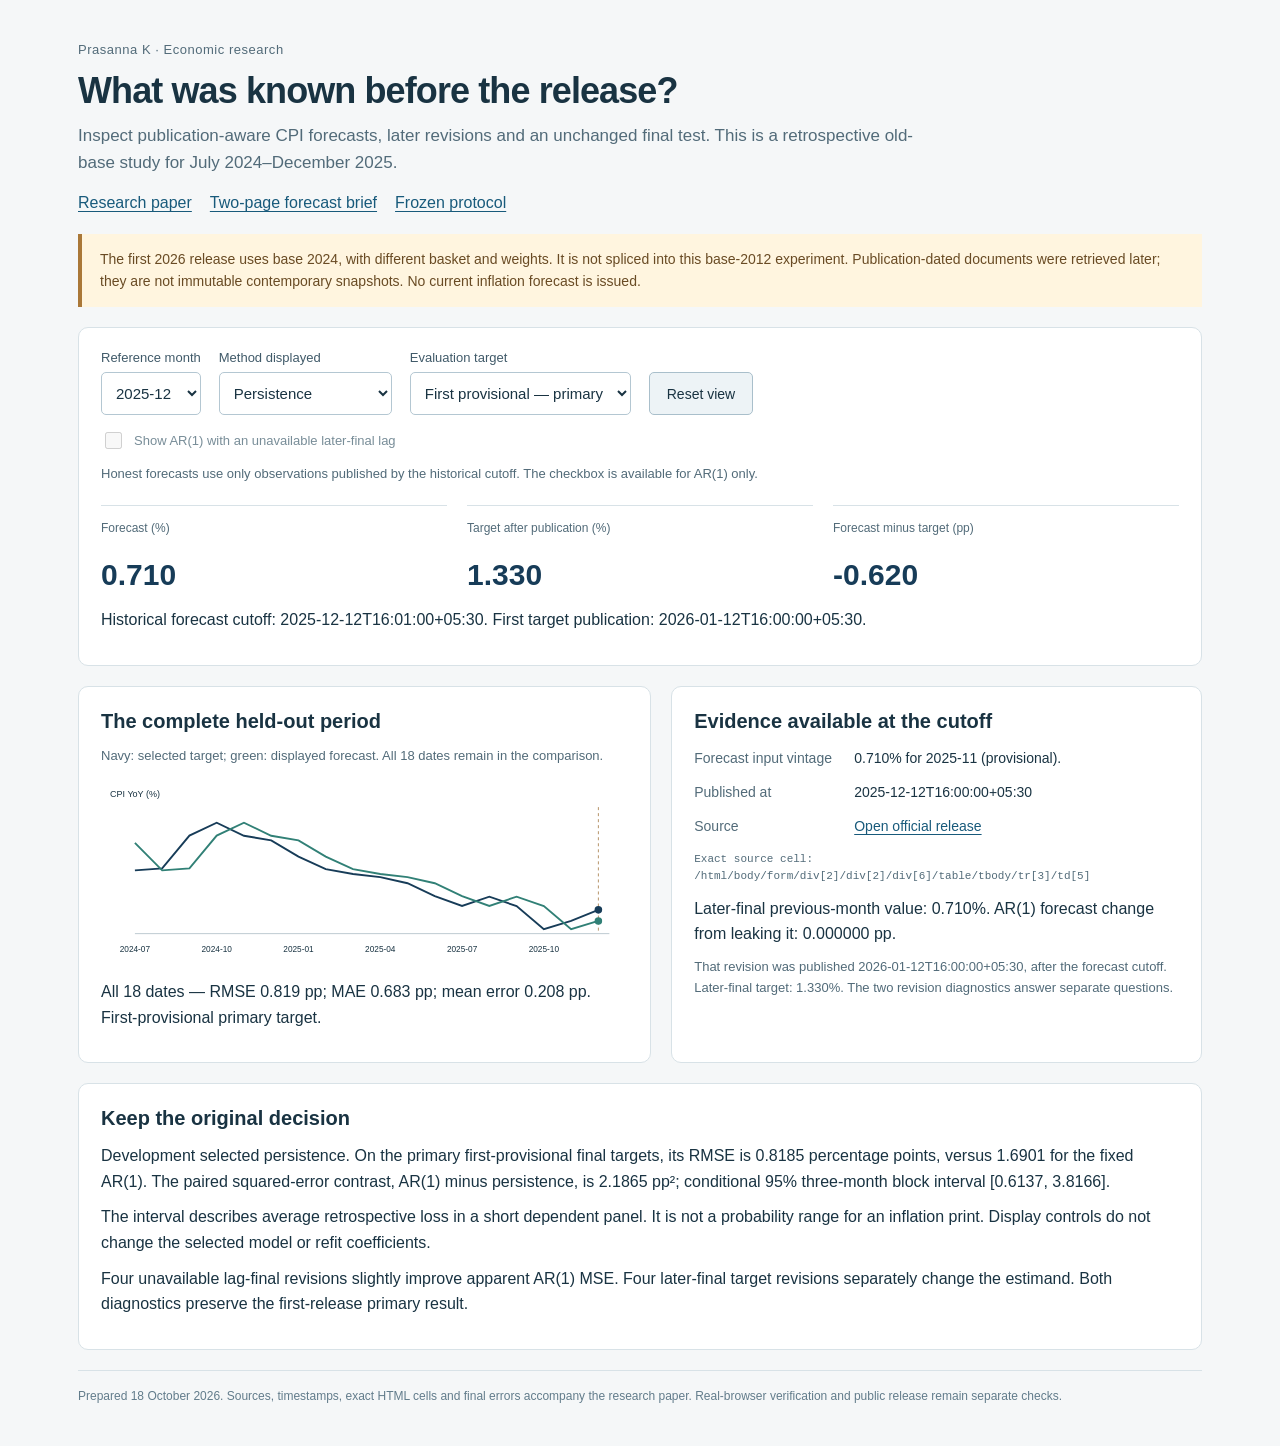
==== docs/index.html @ e531dbf0 "Add verified research sources, reports and interactive explorer" ====
<!doctype html><html lang="en"><head><meta charset="utf-8"><meta name="viewport" content="width=device-width,initial-scale=1"><title>CPI release vintages | Prasanna K</title><style>:root{font-family:Inter,Segoe UI,Arial,sans-serif;color:#193342;background:#f5f7f8;font-synthesis:none}*{box-sizing:border-box}body{margin:0}main{max-width:1180px;margin:auto;padding:32px 28px 40px}header{padding:8px 0 22px}.eyebrow{font-size:13px;letter-spacing:.04em;color:#526b79;margin:0 0 9px}h1{font-size:36px;line-height:1.15;letter-spacing:-.025em;margin:0 0 12px;max-width:930px}h2{font-size:20px;line-height:1.25;margin:0 0 12px}.lead{max-width:860px;font-size:17px;line-height:1.55;color:#526b79;margin:0 0 18px}p{line-height:1.6;margin:10px 0}nav{display:flex;gap:18px;flex-wrap:wrap}a{color:#185a7b;text-decoration-thickness:1px;text-underline-offset:3px}a:hover{color:#0a354b}.notice{background:#fff5df;border-left:4px solid #aa7838;padding:15px 18px;line-height:1.55;margin:0 0 20px;font-size:14px;color:#694b24}.panel{background:white;border:1px solid #d8e2e7;border-radius:10px;padding:22px;margin-bottom:20px;min-width:0}.controls{display:flex;gap:18px;align-items:end;flex-wrap:wrap;margin-bottom:14px}label{display:flex;flex-direction:column;gap:7px;font-size:13px;color:#405a69}select,input[type=number]{font:inherit;font-size:15px;color:#193342;border:1px solid #b4c7d2;border-radius:5px;background:#fff;padding:10px;min-height:43px;max-width:100%}select{max-width:330px}input[type=number]{width:145px}button{font:inherit;font-size:14px;padding:11px 17px;border:1px solid #a9bfcb;border-radius:5px;background:#edf3f6;color:#193342;cursor:pointer;min-height:43px}button:hover{background:#e2edf2}button:focus-visible,a:focus-visible,input:focus-visible,select:focus-visible{outline:3px solid #d5983a;outline-offset:3px}.metrics{display:grid;grid-template-columns:repeat(3,minmax(0,1fr));gap:20px;margin:20px 0 13px}.metrics>div{border-top:1px solid #d8e2e7;padding-top:13px}.metrics span{display:block;font-size:12px;line-height:1.5;color:#526b79;min-height:36px}.metrics strong{display:block;font-size:30px;line-height:1.3;color:#173c58;font-weight:650;overflow-wrap:anywhere}.metrics .small-number{font-size:23px}.negative{color:#a43f29!important}.subtle{font-size:13px;color:#526b79}.columns{display:grid;grid-template-columns:1.08fr 1fr;gap:20px}.columns>.panel{height:100%}.columns{margin-bottom:20px}.columns>.panel{margin:0}.compact{grid-template-columns:repeat(2,minmax(0,1fr))}.scroll{overflow:auto}table{border-collapse:collapse;width:100%;font-size:13px}th,td{padding:12px 9px;text-align:right;line-height:1.4;border-bottom:1px solid #e0e8ec;white-space:nowrap}th{font-weight:600;color:#526b79;background:#f4f7f9}th:first-child,td:first-child{text-align:left;white-space:normal}svg{display:block;width:100%;height:auto;margin:14px 0;fill:#193342}dl{display:grid;grid-template-columns:145px minmax(0,1fr);gap:13px 15px;font-size:14px;line-height:1.5}dt{color:#526b79}dd{margin:0;overflow-wrap:anywhere}.mono{font-family:ui-monospace,Consolas,monospace;font-size:11px;overflow-wrap:anywhere;color:#526b79}.check{flex-direction:row;align-items:center;gap:9px;margin:12px 0}.check input{width:17px;height:17px}.check:has(input:disabled){color:#788d98}footer{font-size:12px;color:#627c8b;line-height:1.6;margin-top:20px;padding-top:16px;border-top:1px solid #d8e2e7}@media(max-width:760px){main{padding:22px 16px}h1{font-size:29px}.lead{font-size:16px}.columns{grid-template-columns:1fr}.metrics{grid-template-columns:1fr;gap:12px}.metrics span{min-height:0}.metrics strong{font-size:28px}.controls{align-items:stretch;gap:12px}.controls label{flex:1 1 210px}select{width:100%;max-width:100%}.panel{padding:18px}dl{grid-template-columns:1fr;gap:4px}dd{margin-bottom:10px}.compact{grid-template-columns:1fr 1fr}.compact strong{font-size:25px}}
</style></head><body><main><header><p class="eyebrow">Prasanna K · Economic research</p><h1>What was known before the release?</h1><p class="lead">Inspect publication-aware CPI forecasts, later revisions and an unchanged final test. This is a retrospective old-base study for July 2024–December 2025.</p><nav><a href="exports/P6_Inflation_Research_Paper.pdf">Research paper</a><a href="exports/P6_December_2025_Forecast_Brief.pdf">Two-page forecast brief</a><a href="exports/protocol.html">Frozen protocol</a></nav></header>
<aside class="notice">The first 2026 release uses base 2024, with different basket and weights. It is not spliced into this base-2012 experiment. Publication-dated documents were retrieved later; they are not immutable contemporary snapshots. No current inflation forecast is issued.</aside>
<section class="panel"><div class="controls"><label>Reference month<select id="month"></select></label><label>Method displayed<select id="method"><option value="persistence">Persistence</option><option value="ridge_ar1">Fixed Ridge AR(1)</option><option value="seasonal_12month">Seasonal 12-month</option></select></label><label>Evaluation target<select id="target"><option value="first">First provisional — primary</option><option value="later">Later final — diagnostic</option></select></label><button id="reset" type="button">Reset view</button></div><label class="check"><input type="checkbox" id="hindsight">Show AR(1) with an unavailable later-final lag</label><p id="hindsight-note" class="subtle"></p>
<div class="metrics"><div><span>Forecast (%)</span><strong id="forecast"></strong></div><div><span>Target after publication (%)</span><strong id="actual"></strong></div><div><span>Forecast minus target (pp)</span><strong id="error"></strong></div></div><p id="timing"></p></section>
<div class="columns"><section class="panel"><h2>The complete held-out period</h2><p class="subtle">Navy: selected target; green: displayed forecast. All 18 dates remain in the comparison.</p><div id="forecast-chart" role="img" aria-label="Eighteen monthly CPI targets and frozen forecasts"></div><p id="scores"></p></section><section class="panel"><h2>Evidence available at the cutoff</h2><dl><dt>Forecast input vintage</dt><dd id="lag"></dd><dt>Published at</dt><dd id="lag-date"></dd><dt>Source</dt><dd><a id="source" target="_blank" rel="noopener noreferrer">Open official release</a></dd></dl><p id="cell" class="mono"></p><p id="revision"></p><p id="revision-date" class="subtle"></p></section></div>
<section class="panel"><h2>Keep the original decision</h2><p>Development selected persistence. On the primary first-provisional final targets, its RMSE is 0.8185 percentage points, versus 1.6901 for the fixed AR(1). The paired squared-error contrast, AR(1) minus persistence, is 2.1865 pp²; conditional 95% three-month block interval [0.6137, 3.8166].</p><p>The interval describes average retrospective loss in a short dependent panel. It is not a probability range for an inflation print. Display controls do not change the selected model or refit coefficients.</p><p>Four unavailable lag-final revisions slightly improve apparent AR(1) MSE. Four later-final target revisions separately change the estimand. Both diagnostics preserve the first-release primary result.</p></section>
<footer>Prepared 18 October 2026. Sources, timestamps, exact HTML cells and final errors accompany the research paper. Real-browser verification and public release remain separate checks.</footer></main>
<script id="evidence" type="application/json">{"error_decomposition":{"2024":{"persistence":{"mae_pp":0.8666666666666667,"mean_error_pp":-0.02333333333333328,"mse_pp_squared":1.1480333333333335,"rmse_pp":1.0714631740444156},"ridge_ar1":{"mae_pp":0.91144666039283,"mean_error_pp":0.5082004961534495,"mse_pp_squared":1.0987628855513525,"rmse_pp":1.0482189110826767},"seasonal_12month":{"mae_pp":1.571666666666667,"mean_error_pp":0.9683333333333333,"mse_pp_squared":4.594116666666667,"rmse_pp":2.1433890609655233}},"2025":{"persistence":{"mae_pp":0.5908333333333332,"mean_error_pp":0.32416666666666666,"mse_pp_squared":0.4309416666666666,"rmse_pp":0.6564614738632166},"ridge_ar1":{"mae_pp":1.8538052251263604,"mean_error_pp":1.8538052251263604,"mse_pp_squared":3.7353626113666354,"rmse_pp":1.932708620399525},"seasonal_12month":{"mae_pp":2.7175,"mean_error_pp":2.7175,"mse_pp_squared":9.699358333333333,"rmse_pp":3.1143792854007573}}},"first_month":"2024-07","hindsight_diagnostic":{"changed_lag_releases":4,"max_abs_forecast_change_pp":0.05755755936330642,"metrics_same_frozen_ar1_with_unavailable_final_lag":{"mae_pp":1.5387264108924614,"mean_error_pp":1.404311022812668,"mse_pp_squared":2.840676182001727,"rmse_pp":1.6854305627944828},"mse_change_contaminated_minus_honest":-0.015819854093147432,"warning":"Later-final lag is published only with target, after cutoff. Not an available forecast."},"last_month":"2025-12","later_final_target_diagnostic":{"changed_targets":4,"max_abs_target_revision_pp":0.10000000000000009,"metrics":{"persistence":{"mae_pp":0.6844444444444444,"mean_error_pp":0.20999999999999996,"mse_pp_squared":0.6680777777777778,"rmse_pp":0.8173602496927397},"ridge_ar1":{"mae_pp":1.5413523702151837,"mean_error_pp":1.40693698213539,"mse_pp_squared":2.8615631384065727,"rmse_pp":1.6916155409568017},"seasonal_12month":{"mae_pp":2.337222222222222,"mean_error_pp":2.136111111111111,"mse_pp_squared":8.007316666666668,"rmse_pp":2.829720245301056}},"warning":"Different estimand. Does not replace first-provisional primary evaluation."},"limitations":["18 dependent releases; conditional bootstrap interval only.","Publication-dated reconstruction, not immutable archived snapshots.","Small training/development panel and fixed coefficients.","No new-base/current inflation forecast; no causal policy effect.","Hindsight does not necessarily improve measured performance."],"metrics":{"persistence":{"mae_pp":0.6827777777777779,"mean_error_pp":0.20833333333333334,"mse_pp_squared":0.6699722222222222,"rmse_pp":0.8185183090329881},"ridge_ar1":{"mae_pp":1.5396857035485167,"mean_error_pp":1.4052703154687234,"mse_pp_squared":2.856496036094874,"rmse_pp":1.6901171663807435},"seasonal_12month":{"mae_pp":2.335555555555556,"mean_error_pp":2.1344444444444446,"mse_pp_squared":7.997611111111112,"rmse_pp":2.8280047933324144}},"n_releases":18,"per_release":[{"actual_source":{"base":2012,"cell_xpath":"/html/body/form/div[2]/div[2]/div[6]/div[1]/table/tbody/tr[3]/td[5]","metric":"headline_yoy_percent","published_at":"2024-08-12T17:30:00+05:30","reference_month":"2024-07","release_reference_month":"2024-07","sector":"Combined","source_file":"data/raw/source_2044604.html","source_sha256":"c33f23f8f750cfa660df57fe6817cfab9f7ca14cd4aff30fd981269414622ce5","source_url":"https://www.pib.gov.in/PressReleaseIframePage.aspx?PRID=2044604&lang=2&reg=3","status":"provisional","value":3.54},"errors_pp":{"persistence":1.54,"ridge_ar1":1.9986743063937924,"seasonal_12month":3.9000000000000004},"first_provisional_actual":3.54,"forecast_cutoff":"2024-07-12T17:31:00+05:30","forecasts":{"persistence":5.08,"ridge_ar1":5.538674306393792,"seasonal_12month":7.44},"hindsight_ar1_prediction":5.538674306393792,"hindsight_lag_final":{"base":2012,"cell_xpath":"/html/body/form/div[2]/div[2]/div[6]/div[1]/table/tbody/tr[3]/td[8]","metric":"headline_yoy_percent","published_at":"2024-08-12T17:30:00+05:30","reference_month":"2024-06","release_reference_month":"2024-07","sector":"Combined","source_file":"data/raw/source_2044604.html","source_sha256":"c33f23f8f750cfa660df57fe6817cfab9f7ca14cd4aff30fd981269414622ce5","source_url":"https://www.pib.gov.in/PressReleaseIframePage.aspx?PRID=2044604&lang=2&reg=3","status":"final","value":5.08},"hindsight_minus_honest_prediction_pp":0.0,"lag_source":{"base":2012,"cell_xpath":"/html/body/form/div[2]/div[2]/div[6]/table/tbody/tr[3]/td[5]","metric":"headline_yoy_percent","published_at":"2024-07-12T17:30:00+05:30","reference_month":"2024-06","release_reference_month":"2024-06","sector":"Combined","source_file":"data/raw/source_2032780.html","source_sha256":"2ccc552eabe3fa7733d10674a0f5b368e0d66b5d3c39a0cdde6b1de85d69c76e","source_url":"https://www.pib.gov.in/PressReleaseIframePage.aspx?PRID=2032780&lang=2&reg=3","status":"provisional","value":5.08},"later_final_source":{"base":2012,"cell_xpath":"/html/body/form/div[2]/div[2]/div[6]/div[1]/table/tbody/tr[3]/td[8]","metric":"headline_yoy_percent","published_at":"2024-09-12T17:30:00+05:30","reference_month":"2024-07","release_reference_month":"2024-08","sector":"Combined","source_file":"data/raw/source_2054203.html","source_sha256":"4848e65c07d605bbc25af68fb99dfd4ce476841e705bc6734def5a80fc88abc6","source_url":"https://www.pib.gov.in/PressReleaseIframePage.aspx?PRID=2054203&lang=2&reg=3","status":"final","value":3.6},"later_final_target":3.6,"seasonal_source":{"base":2012,"cell_xpath":"/html/body/form/div[2]/div[2]/div[6]/table/tbody/tr[3]/td[8]","metric":"headline_yoy_percent","published_at":"2023-09-12T17:30:00+05:30","reference_month":"2023-07","release_reference_month":"2023-08","sector":"Combined","source_file":"data/raw/source_1956659.html","source_sha256":"7fdc5b311df0d6e64ada3dc8b9526e9f96f64245a8c380e2317fd26580466d8f","source_url":"https://www.pib.gov.in/PressReleaseIframePage.aspx?PRID=1956659&lang=2&reg=3","status":"final","value":7.44},"split":"final","target_month":"2024-07","target_publication":"2024-08-12T17:30:00+05:30"},{"actual_source":{"base":2012,"cell_xpath":"/html/body/form/div[2]/div[2]/div[6]/div[1]/table/tbody/tr[3]/td[5]","metric":"headline_yoy_percent","published_at":"2024-09-12T17:30:00+05:30","reference_month":"2024-08","release_reference_month":"2024-08","sector":"Combined","source_file":"data/raw/source_2054203.html","source_sha256":"4848e65c07d605bbc25af68fb99dfd4ce476841e705bc6734def5a80fc88abc6","source_url":"https://www.pib.gov.in/PressReleaseIframePage.aspx?PRID=2054203&lang=2&reg=3","status":"provisional","value":3.65},"errors_pp":{"persistence":-0.10999999999999988,"ridge_ar1":1.0022878921988734,"seasonal_12month":3.18},"first_provisional_actual":3.65,"forecast_cutoff":"2024-08-12T17:31:00+05:30","forecasts":{"persistence":3.54,"ridge_ar1":4.652287892198873,"seasonal_12month":6.83},"hindsight_ar1_prediction":4.686822427816857,"hindsight_lag_final":{"base":2012,"cell_xpath":"/html/body/form/div[2]/div[2]/div[6]/div[1]/table/tbody/tr[3]/td[8]","metric":"headline_yoy_percent","published_at":"2024-09-12T17:30:00+05:30","reference_month":"2024-07","release_reference_month":"2024-08","sector":"Combined","source_file":"data/raw/source_2054203.html","source_sha256":"4848e65c07d605bbc25af68fb99dfd4ce476841e705bc6734def5a80fc88abc6","source_url":"https://www.pib.gov.in/PressReleaseIframePage.aspx?PRID=2054203&lang=2&reg=3","status":"final","value":3.6},"hindsight_minus_honest_prediction_pp":0.034534535617983586,"lag_source":{"base":2012,"cell_xpath":"/html/body/form/div[2]/div[2]/div[6]/div[1]/table/tbody/tr[3]/td[5]","metric":"headline_yoy_percent","published_at":"2024-08-12T17:30:00+05:30","reference_month":"2024-07","release_reference_month":"2024-07","sector":"Combined","source_file":"data/raw/source_2044604.html","source_sha256":"c33f23f8f750cfa660df57fe6817cfab9f7ca14cd4aff30fd981269414622ce5","source_url":"https://www.pib.gov.in/PressReleaseIframePage.aspx?PRID=2044604&lang=2&reg=3","status":"provisional","value":3.54},"later_final_source":{"base":2012,"cell_xpath":"/html/body/form/div[2]/div[2]/div[6]/div[1]/table/tbody/tr[3]/td[8]","metric":"headline_yoy_percent","published_at":"2024-10-14T17:30:00+05:30","reference_month":"2024-08","release_reference_month":"2024-09","sector":"Combined","source_file":"data/raw/source_2064700.html","source_sha256":"ead2fa9d8a1eb7c6eccc70f0e3fd2c1062845931ba4f1a225ee0299bc1d44f97","source_url":"https://www.pib.gov.in/PressReleaseIframePage.aspx?PRID=2064700&lang=2&reg=3","status":"final","value":3.65},"later_final_target":3.65,"seasonal_source":{"base":2012,"cell_xpath":"/html/body/form/div[2]/div[2]/div[6]/table/tbody/tr[3]/td[8]","metric":"headline_yoy_percent","published_at":"2023-10-12T17:30:00+05:30","reference_month":"2023-08","release_reference_month":"2023-09","sector":"Combined","source_file":"data/raw/source_1967118.html","source_sha256":"f9f09dd52bd4b607f7bef814ad8a16b2cb4ec1020ea2b9a052349185bbff6862","source_url":"https://www.pib.gov.in/PressReleaseIframePage.aspx?PRID=1967118&lang=2&reg=3","status":"final","value":6.83},"split":"final","target_month":"2024-08","target_publication":"2024-09-12T17:30:00+05:30"},{"actual_source":{"base":2012,"cell_xpath":"/html/body/form/div[2]/div[2]/div[6]/div[1]/table/tbody/tr[3]/td[5]","metric":"headline_yoy_percent","published_at":"2024-10-14T17:30:00+05:30","reference_month":"2024-09","release_reference_month":"2024-09","sector":"Combined","source_file":"data/raw/source_2064700.html","source_sha256":"ead2fa9d8a1eb7c6eccc70f0e3fd2c1062845931ba4f1a225ee0299bc1d44f97","source_url":"https://www.pib.gov.in/PressReleaseIframePage.aspx?PRID=2064700&lang=2&reg=3","status":"provisional","value":5.49},"errors_pp":{"persistence":-1.8400000000000003,"ridge_ar1":-0.7743987925014899,"seasonal_12month":-0.47000000000000064},"first_provisional_actual":5.49,"forecast_cutoff":"2024-09-12T17:31:00+05:30","forecasts":{"persistence":3.65,"ridge_ar1":4.71560120749851,"seasonal_12month":5.02},"hindsight_ar1_prediction":4.71560120749851,"hindsight_lag_final":{"base":2012,"cell_xpath":"/html/body/form/div[2]/div[2]/div[6]/div[1]/table/tbody/tr[3]/td[8]","metric":"headline_yoy_percent","published_at":"2024-10-14T17:30:00+05:30","reference_month":"2024-08","release_reference_month":"2024-09","sector":"Combined","source_file":"data/raw/source_2064700.html","source_sha256":"ead2fa9d8a1eb7c6eccc70f0e3fd2c1062845931ba4f1a225ee0299bc1d44f97","source_url":"https://www.pib.gov.in/PressReleaseIframePage.aspx?PRID=2064700&lang=2&reg=3","status":"final","value":3.65},"hindsight_minus_honest_prediction_pp":0.0,"lag_source":{"base":2012,"cell_xpath":"/html/body/form/div[2]/div[2]/div[6]/div[1]/table/tbody/tr[3]/td[5]","metric":"headline_yoy_percent","published_at":"2024-09-12T17:30:00+05:30","reference_month":"2024-08","release_reference_month":"2024-08","sector":"Combined","source_file":"data/raw/source_2054203.html","source_sha256":"4848e65c07d605bbc25af68fb99dfd4ce476841e705bc6734def5a80fc88abc6","source_url":"https://www.pib.gov.in/PressReleaseIframePage.aspx?PRID=2054203&lang=2&reg=3","status":"provisional","value":3.65},"later_final_source":{"base":2012,"cell_xpath":"/html/body/form/div[2]/div[2]/div[6]/div[1]/table/tbody/tr[3]/td[8]","metric":"headline_yoy_percent","published_at":"2024-11-12T16:00:00+05:30","reference_month":"2024-09","release_reference_month":"2024-10","sector":"Combined","source_file":"data/raw/source_2072719.html","source_sha256":"15a4f390546f75a4f300e4979791b2d3e39f69cfa4a2b48119349356355931b7","source_url":"https://www.pib.gov.in/PressReleaseIframePage.aspx?PRID=2072719&lang=2&reg=3","status":"final","value":5.49},"later_final_target":5.49,"seasonal_source":{"base":2012,"cell_xpath":"/html/body/form/div[2]/div[2]/div[6]/table/tbody/tr[3]/td[8]","metric":"headline_yoy_percent","published_at":"2023-11-13T17:30:00+05:30","reference_month":"2023-09","release_reference_month":"2023-10","sector":"Combined","source_file":"data/raw/source_1976688.html","source_sha256":"62ee5ea573dfdbfddab9f41dc2997b568fcaf512a5be001cd324a45f4fe8a57c","source_url":"https://www.pib.gov.in/PressReleaseIframePage.aspx?PRID=1976688&lang=2&reg=3","status":"final","value":5.02},"split":"final","target_month":"2024-09","target_publication":"2024-10-14T17:30:00+05:30"},{"actual_source":{"base":2012,"cell_xpath":"/html/body/form/div[2]/div[2]/div[6]/div[1]/table/tbody/tr[3]/td[5]","metric":"headline_yoy_percent","published_at":"2024-11-12T16:00:00+05:30","reference_month":"2024-10","release_reference_month":"2024-10","sector":"Combined","source_file":"data/raw/source_2072719.html","source_sha256":"15a4f390546f75a4f300e4979791b2d3e39f69cfa4a2b48119349356355931b7","source_url":"https://www.pib.gov.in/PressReleaseIframePage.aspx?PRID=2072719&lang=2&reg=3","status":"provisional","value":6.21},"errors_pp":{"persistence":-0.7199999999999998,"ridge_ar1":-0.4353397002166517,"seasonal_12month":-1.3399999999999999},"first_provisional_actual":6.21,"forecast_cutoff":"2024-10-14T17:31:00+05:30","forecasts":{"persistence":5.49,"ridge_ar1":5.774660299783348,"seasonal_12month":4.87},"hindsight_ar1_prediction":5.774660299783348,"hindsight_lag_final":{"base":2012,"cell_xpath":"/html/body/form/div[2]/div[2]/div[6]/div[1]/table/tbody/tr[3]/td[8]","metric":"headline_yoy_percent","published_at":"2024-11-12T16:00:00+05:30","reference_month":"2024-09","release_reference_month":"2024-10","sector":"Combined","source_file":"data/raw/source_2072719.html","source_sha256":"15a4f390546f75a4f300e4979791b2d3e39f69cfa4a2b48119349356355931b7","source_url":"https://www.pib.gov.in/PressReleaseIframePage.aspx?PRID=2072719&lang=2&reg=3","status":"final","value":5.49},"hindsight_minus_honest_prediction_pp":0.0,"lag_source":{"base":2012,"cell_xpath":"/html/body/form/div[2]/div[2]/div[6]/div[1]/table/tbody/tr[3]/td[5]","metric":"headline_yoy_percent","published_at":"2024-10-14T17:30:00+05:30","reference_month":"2024-09","release_reference_month":"2024-09","sector":"Combined","source_file":"data/raw/source_2064700.html","source_sha256":"ead2fa9d8a1eb7c6eccc70f0e3fd2c1062845931ba4f1a225ee0299bc1d44f97","source_url":"https://www.pib.gov.in/PressReleaseIframePage.aspx?PRID=2064700&lang=2&reg=3","status":"provisional","value":5.49},"later_final_source":{"base":2012,"cell_xpath":"/html/body/form/div[2]/div[2]/div[6]/div[1]/table/tbody/tr[3]/td[8]","metric":"headline_yoy_percent","published_at":"2024-12-12T16:00:00+05:30","reference_month":"2024-10","release_reference_month":"2024-11","sector":"Combined","source_file":"data/raw/source_2083704.html","source_sha256":"e4416720b104dace808c336bb40539de3f39ce63d08e4decda520c342ef2e0de","source_url":"https://www.pib.gov.in/PressReleaseIframePage.aspx?PRID=2083704&lang=2&reg=3","status":"final","value":6.21},"later_final_target":6.21,"seasonal_source":{"base":2012,"cell_xpath":"/html/body/form/div[2]/div[2]/div[6]/table/tbody/tr[3]/td[8]","metric":"headline_yoy_percent","published_at":"2023-12-12T17:30:00+05:30","reference_month":"2023-10","release_reference_month":"2023-11","sector":"Combined","source_file":"data/raw/source_1985492.html","source_sha256":"44a283a02e754fc09d311fed29fe11389cf9d9db315f2b56ffc3e43fe87733d9","source_url":"https://www.pib.gov.in/PressReleaseIframePage.aspx?PRID=1985492&lang=2&reg=3","status":"final","value":4.87},"split":"final","target_month":"2024-10","target_publication":"2024-11-12T16:00:00+05:30"},{"actual_source":{"base":2012,"cell_xpath":"/html/body/form/div[2]/div[2]/div[6]/div[1]/table/tbody/tr[3]/td[5]","metric":"headline_yoy_percent","published_at":"2024-12-12T16:00:00+05:30","reference_month":"2024-11","release_reference_month":"2024-11","sector":"Combined","source_file":"data/raw/source_2083704.html","source_sha256":"e4416720b104dace808c336bb40539de3f39ce63d08e4decda520c342ef2e0de","source_url":"https://www.pib.gov.in/PressReleaseIframePage.aspx?PRID=2083704&lang=2&reg=3","status":"provisional","value":5.48},"errors_pp":{"persistence":0.7299999999999995,"ridge_ar1":0.7090747271991544,"seasonal_12month":0.0699999999999994},"first_provisional_actual":5.48,"forecast_cutoff":"2024-11-12T16:01:00+05:30","forecasts":{"persistence":6.21,"ridge_ar1":6.189074727199155,"seasonal_12month":5.55},"hindsight_ar1_prediction":6.189074727199155,"hindsight_lag_final":{"base":2012,"cell_xpath":"/html/body/form/div[2]/div[2]/div[6]/div[1]/table/tbody/tr[3]/td[8]","metric":"headline_yoy_percent","published_at":"2024-12-12T16:00:00+05:30","reference_month":"2024-10","release_reference_month":"2024-11","sector":"Combined","source_file":"data/raw/source_2083704.html","source_sha256":"e4416720b104dace808c336bb40539de3f39ce63d08e4decda520c342ef2e0de","source_url":"https://www.pib.gov.in/PressReleaseIframePage.aspx?PRID=2083704&lang=2&reg=3","status":"final","value":6.21},"hindsight_minus_honest_prediction_pp":0.0,"lag_source":{"base":2012,"cell_xpath":"/html/body/form/div[2]/div[2]/div[6]/div[1]/table/tbody/tr[3]/td[5]","metric":"headline_yoy_percent","published_at":"2024-11-12T16:00:00+05:30","reference_month":"2024-10","release_reference_month":"2024-10","sector":"Combined","source_file":"data/raw/source_2072719.html","source_sha256":"15a4f390546f75a4f300e4979791b2d3e39f69cfa4a2b48119349356355931b7","source_url":"https://www.pib.gov.in/PressReleaseIframePage.aspx?PRID=2072719&lang=2&reg=3","status":"provisional","value":6.21},"later_final_source":{"base":2012,"cell_xpath":"/html/body/form/div[2]/div[2]/div[6]/table/tbody/tr[3]/td[8]","metric":"headline_yoy_percent","published_at":"2025-01-13T16:00:00+05:30","reference_month":"2024-11","release_reference_month":"2024-12","sector":"Combined","source_file":"data/raw/source_2092477.html","source_sha256":"1730730db4064f63d69be0cc98445ec5cd0de1e0f76b925174ea596e60580373","source_url":"https://www.pib.gov.in/PressReleaseIframePage.aspx?PRID=2092477&lang=2&reg=3","status":"final","value":5.48},"later_final_target":5.48,"seasonal_source":{"base":2012,"cell_xpath":"/html/body/form/div[2]/div[2]/div[6]/table/tbody/tr[3]/td[8]","metric":"headline_yoy_percent","published_at":"2024-01-12T17:30:00+05:30","reference_month":"2023-11","release_reference_month":"2023-12","sector":"Combined","source_file":"data/raw/source_1995548.html","source_sha256":"bee8f2b3c6598c030345edc541678dbb0601ef4fd391037d2ffaf6057d81c301","source_url":"https://www.pib.gov.in/PressReleaseIframePage.aspx?PRID=1995548&lang=2&reg=3","status":"final","value":5.55},"split":"final","target_month":"2024-11","target_publication":"2024-12-12T16:00:00+05:30"},{"actual_source":{"base":2012,"cell_xpath":"/html/body/form/div[2]/div[2]/div[6]/table/tbody/tr[3]/td[5]","metric":"headline_yoy_percent","published_at":"2025-01-13T16:00:00+05:30","reference_month":"2024-12","release_reference_month":"2024-12","sector":"Combined","source_file":"data/raw/source_2092477.html","source_sha256":"1730730db4064f63d69be0cc98445ec5cd0de1e0f76b925174ea596e60580373","source_url":"https://www.pib.gov.in/PressReleaseIframePage.aspx?PRID=2092477&lang=2&reg=3","status":"provisional","value":5.22},"errors_pp":{"persistence":0.2600000000000007,"ridge_ar1":0.5489045438470184,"seasonal_12month":0.47000000000000064},"first_provisional_actual":5.22,"forecast_cutoff":"2024-12-12T16:01:00+05:30","forecasts":{"persistence":5.48,"ridge_ar1":5.768904543847018,"seasonal_12month":5.69},"hindsight_ar1_prediction":5.768904543847018,"hindsight_lag_final":{"base":2012,"cell_xpath":"/html/body/form/div[2]/div[2]/div[6]/table/tbody/tr[3]/td[8]","metric":"headline_yoy_percent","published_at":"2025-01-13T16:00:00+05:30","reference_month":"2024-11","release_reference_month":"2024-12","sector":"Combined","source_file":"data/raw/source_2092477.html","source_sha256":"1730730db4064f63d69be0cc98445ec5cd0de1e0f76b925174ea596e60580373","source_url":"https://www.pib.gov.in/PressReleaseIframePage.aspx?PRID=2092477&lang=2&reg=3","status":"final","value":5.48},"hindsight_minus_honest_prediction_pp":0.0,"lag_source":{"base":2012,"cell_xpath":"/html/body/form/div[2]/div[2]/div[6]/div[1]/table/tbody/tr[3]/td[5]","metric":"headline_yoy_percent","published_at":"2024-12-12T16:00:00+05:30","reference_month":"2024-11","release_reference_month":"2024-11","sector":"Combined","source_file":"data/raw/source_2083704.html","source_sha256":"e4416720b104dace808c336bb40539de3f39ce63d08e4decda520c342ef2e0de","source_url":"https://www.pib.gov.in/PressReleaseIframePage.aspx?PRID=2083704&lang=2&reg=3","status":"provisional","value":5.48},"later_final_source":{"base":2012,"cell_xpath":"/html/body/form/div[2]/div[2]/div[6]/table/tbody/tr[3]/td[8]","metric":"headline_yoy_percent","published_at":"2025-02-12T16:00:00+05:30","reference_month":"2024-12","release_reference_month":"2025-01","sector":"Combined","source_file":"data/raw/source_2102267.html","source_sha256":"5aba3a5fd7e85e4d1b174dbaa34cd748d8699ec317b39d7019126117da317866","source_url":"https://www.pib.gov.in/PressReleaseIframePage.aspx?PRID=2102267&lang=2&reg=3","status":"final","value":5.22},"later_final_target":5.22,"seasonal_source":{"base":2012,"cell_xpath":"/html/body/form/div[2]/div[2]/div[6]/table/tbody/tr[3]/td[8]","metric":"headline_yoy_percent","published_at":"2024-02-12T17:30:00+05:30","reference_month":"2023-12","release_reference_month":"2024-01","sector":"Combined","source_file":"data/raw/source_2005313.html","source_sha256":"461681e1d2ef650a772ac7a82c8e666979bd35674447fc5ce81391f9ce0ac9bd","source_url":"https://www.pib.gov.in/PressReleaseIframePage.aspx?PRID=2005313&lang=2&reg=3","status":"final","value":5.69},"split":"final","target_month":"2024-12","target_publication":"2025-01-13T16:00:00+05:30"},{"actual_source":{"base":2012,"cell_xpath":"/html/body/form/div[2]/div[2]/div[6]/table/tbody/tr[3]/td[5]","metric":"headline_yoy_percent","published_at":"2025-02-12T16:00:00+05:30","reference_month":"2025-01","release_reference_month":"2025-01","sector":"Combined","source_file":"data/raw/source_2102267.html","source_sha256":"5aba3a5fd7e85e4d1b174dbaa34cd748d8699ec317b39d7019126117da317866","source_url":"https://www.pib.gov.in/PressReleaseIframePage.aspx?PRID=2102267&lang=2&reg=3","status":"provisional","value":4.31},"errors_pp":{"persistence":0.9100000000000001,"ridge_ar1":1.3092548895024212,"seasonal_12month":0.79},"first_provisional_actual":4.31,"forecast_cutoff":"2025-01-13T16:01:00+05:30","forecasts":{"persistence":5.22,"ridge_ar1":5.619254889502421,"seasonal_12month":5.1},"hindsight_ar1_prediction":5.619254889502421,"hindsight_lag_final":{"base":2012,"cell_xpath":"/html/body/form/div[2]/div[2]/div[6]/table/tbody/tr[3]/td[8]","metric":"headline_yoy_percent","published_at":"2025-02-12T16:00:00+05:30","reference_month":"2024-12","release_reference_month":"2025-01","sector":"Combined","source_file":"data/raw/source_2102267.html","source_sha256":"5aba3a5fd7e85e4d1b174dbaa34cd748d8699ec317b39d7019126117da317866","source_url":"https://www.pib.gov.in/PressReleaseIframePage.aspx?PRID=2102267&lang=2&reg=3","status":"final","value":5.22},"hindsight_minus_honest_prediction_pp":0.0,"lag_source":{"base":2012,"cell_xpath":"/html/body/form/div[2]/div[2]/div[6]/table/tbody/tr[3]/td[5]","metric":"headline_yoy_percent","published_at":"2025-01-13T16:00:00+05:30","reference_month":"2024-12","release_reference_month":"2024-12","sector":"Combined","source_file":"data/raw/source_2092477.html","source_sha256":"1730730db4064f63d69be0cc98445ec5cd0de1e0f76b925174ea596e60580373","source_url":"https://www.pib.gov.in/PressReleaseIframePage.aspx?PRID=2092477&lang=2&reg=3","status":"provisional","value":5.22},"later_final_source":{"base":2012,"cell_xpath":"/html/body/form/div[2]/div[2]/div[6]/table/tbody/tr[3]/td[8]","metric":"headline_yoy_percent","published_at":"2025-03-12T16:00:00+05:30","reference_month":"2025-01","release_reference_month":"2025-02","sector":"Combined","source_file":"data/raw/source_2110779.html","source_sha256":"9e81d21300c51f9c23242c14d50641d16856341983b625f763d7564e04897ece","source_url":"https://www.pib.gov.in/PressReleaseIframePage.aspx?PRID=2110779&lang=2&reg=3","status":"final","value":4.26},"later_final_target":4.26,"seasonal_source":{"base":2012,"cell_xpath":"/html/body/form/div[2]/div[2]/div[6]/table/tbody/tr[3]/td[8]","metric":"headline_yoy_percent","published_at":"2024-03-12T17:30:00+05:30","reference_month":"2024-01","release_reference_month":"2024-02","sector":"Combined","source_file":"data/raw/source_2013793.html","source_sha256":"cc148a9d0787c2dbb4ad2ebf4ad25bc4449e8d0174f9a2d5944b68ad288017cb","source_url":"https://www.pib.gov.in/PressReleaseIframePage.aspx?PRID=2013793&lang=2&reg=3","status":"final","value":5.1},"split":"final","target_month":"2025-01","target_publication":"2025-02-12T16:00:00+05:30"},{"actual_source":{"base":2012,"cell_xpath":"/html/body/form/div[2]/div[2]/div[6]/table/tbody/tr[3]/td[5]","metric":"headline_yoy_percent","published_at":"2025-03-12T16:00:00+05:30","reference_month":"2025-02","release_reference_month":"2025-02","sector":"Combined","source_file":"data/raw/source_2110779.html","source_sha256":"9e81d21300c51f9c23242c14d50641d16856341983b625f763d7564e04897ece","source_url":"https://www.pib.gov.in/PressReleaseIframePage.aspx?PRID=2110779&lang=2&reg=3","status":"provisional","value":3.61},"errors_pp":{"persistence":0.6999999999999997,"ridge_ar1":1.4854810992963325,"seasonal_12month":1.48},"first_provisional_actual":3.61,"forecast_cutoff":"2025-02-12T16:01:00+05:30","forecasts":{"persistence":4.31,"ridge_ar1":5.095481099296332,"seasonal_12month":5.09},"hindsight_ar1_prediction":5.066702319614679,"hindsight_lag_final":{"base":2012,"cell_xpath":"/html/body/form/div[2]/div[2]/div[6]/table/tbody/tr[3]/td[8]","metric":"headline_yoy_percent","published_at":"2025-03-12T16:00:00+05:30","reference_month":"2025-01","release_reference_month":"2025-02","sector":"Combined","source_file":"data/raw/source_2110779.html","source_sha256":"9e81d21300c51f9c23242c14d50641d16856341983b625f763d7564e04897ece","source_url":"https://www.pib.gov.in/PressReleaseIframePage.aspx?PRID=2110779&lang=2&reg=3","status":"final","value":4.26},"hindsight_minus_honest_prediction_pp":-0.028778779681653432,"lag_source":{"base":2012,"cell_xpath":"/html/body/form/div[2]/div[2]/div[6]/table/tbody/tr[3]/td[5]","metric":"headline_yoy_percent","published_at":"2025-02-12T16:00:00+05:30","reference_month":"2025-01","release_reference_month":"2025-01","sector":"Combined","source_file":"data/raw/source_2102267.html","source_sha256":"5aba3a5fd7e85e4d1b174dbaa34cd748d8699ec317b39d7019126117da317866","source_url":"https://www.pib.gov.in/PressReleaseIframePage.aspx?PRID=2102267&lang=2&reg=3","status":"provisional","value":4.31},"later_final_source":{"base":2012,"cell_xpath":"/html/body/form/div[2]/div[2]/div[6]/table/tbody/tr[3]/td[8]","metric":"headline_yoy_percent","published_at":"2025-04-15T16:00:00+05:30","reference_month":"2025-02","release_reference_month":"2025-03","sector":"Combined","source_file":"data/raw/source_2121843.html","source_sha256":"c5cecf0a8fc16ba76941703368188720cc8485160ae7a11bddcea5199822aeb6","source_url":"https://www.pib.gov.in/PressReleaseIframePage.aspx?PRID=2121843&lang=2&reg=3","status":"final","value":3.61},"later_final_target":3.61,"seasonal_source":{"base":2012,"cell_xpath":"/html/body/form/div[2]/div[2]/div[6]/table/tbody/tr[3]/td[8]","metric":"headline_yoy_percent","published_at":"2024-04-12T18:10:00+05:30","reference_month":"2024-02","release_reference_month":"2024-03","sector":"Combined","source_file":"data/raw/source_2017771.html","source_sha256":"48a8239c90730569f2fe32fc575231d305e3a5a2a90ee950ce594c9685d0b83e","source_url":"https://www.pib.gov.in/PressReleaseIframePage.aspx?PRID=2017771&lang=2&reg=3","status":"final","value":5.09},"split":"final","target_month":"2025-02","target_publication":"2025-03-12T16:00:00+05:30"},{"actual_source":{"base":2012,"cell_xpath":"/html/body/form/div[2]/div[2]/div[6]/table/tbody/tr[3]/td[5]","metric":"headline_yoy_percent","published_at":"2025-04-15T16:00:00+05:30","reference_month":"2025-03","release_reference_month":"2025-03","sector":"Combined","source_file":"data/raw/source_2121843.html","source_sha256":"c5cecf0a8fc16ba76941703368188720cc8485160ae7a11bddcea5199822aeb6","source_url":"https://www.pib.gov.in/PressReleaseIframePage.aspx?PRID=2121843&lang=2&reg=3","status":"provisional","value":3.34},"errors_pp":{"persistence":0.27,"ridge_ar1":1.352578183753188,"seasonal_12month":1.5099999999999998},"first_provisional_actual":3.34,"forecast_cutoff":"2025-03-12T16:01:00+05:30","forecasts":{"persistence":3.61,"ridge_ar1":4.692578183753188,"seasonal_12month":4.85},"hindsight_ar1_prediction":4.692578183753188,"hindsight_lag_final":{"base":2012,"cell_xpath":"/html/body/form/div[2]/div[2]/div[6]/table/tbody/tr[3]/td[8]","metric":"headline_yoy_percent","published_at":"2025-04-15T16:00:00+05:30","reference_month":"2025-02","release_reference_month":"2025-03","sector":"Combined","source_file":"data/raw/source_2121843.html","source_sha256":"c5cecf0a8fc16ba76941703368188720cc8485160ae7a11bddcea5199822aeb6","source_url":"https://www.pib.gov.in/PressReleaseIframePage.aspx?PRID=2121843&lang=2&reg=3","status":"final","value":3.61},"hindsight_minus_honest_prediction_pp":0.0,"lag_source":{"base":2012,"cell_xpath":"/html/body/form/div[2]/div[2]/div[6]/table/tbody/tr[3]/td[5]","metric":"headline_yoy_percent","published_at":"2025-03-12T16:00:00+05:30","reference_month":"2025-02","release_reference_month":"2025-02","sector":"Combined","source_file":"data/raw/source_2110779.html","source_sha256":"9e81d21300c51f9c23242c14d50641d16856341983b625f763d7564e04897ece","source_url":"https://www.pib.gov.in/PressReleaseIframePage.aspx?PRID=2110779&lang=2&reg=3","status":"provisional","value":3.61},"later_final_source":{"base":2012,"cell_xpath":"/html/body/form/div[2]/div[2]/div[6]/table/tbody/tr[3]/td[8]","metric":"headline_yoy_percent","published_at":"2025-05-13T16:00:00+05:30","reference_month":"2025-03","release_reference_month":"2025-04","sector":"Combined","source_file":"data/raw/source_2128387.html","source_sha256":"b8d886f3f40a63cdf47f52b3f269a15f691156ded21b97dae84a65dbca38e3be","source_url":"https://www.pib.gov.in/PressReleaseIframePage.aspx?PRID=2128387&lang=2&reg=3","status":"final","value":3.34},"later_final_target":3.34,"seasonal_source":{"base":2012,"cell_xpath":"/html/body/form/div[2]/div[2]/div[6]/div[1]/table/tbody/tr[3]/td[8]","metric":"headline_yoy_percent","published_at":"2024-05-13T17:30:00+05:30","reference_month":"2024-03","release_reference_month":"2024-04","sector":"Combined","source_file":"data/raw/source_2020447.html","source_sha256":"98f47e63b5e835af424329a26ca7bc4c66da807bf872325ebe111abfdbfc4a5f","source_url":"https://www.pib.gov.in/PressReleaseIframePage.aspx?PRID=2020447&lang=2&reg=3","status":"final","value":4.85},"split":"final","target_month":"2025-03","target_publication":"2025-04-15T16:00:00+05:30"},{"actual_source":{"base":2012,"cell_xpath":"/html/body/form/div[2]/div[2]/div[6]/table/tbody/tr[3]/td[5]","metric":"headline_yoy_percent","published_at":"2025-05-13T16:00:00+05:30","reference_month":"2025-04","release_reference_month":"2025-04","sector":"Combined","source_file":"data/raw/source_2128387.html","source_sha256":"b8d886f3f40a63cdf47f52b3f269a15f691156ded21b97dae84a65dbca38e3be","source_url":"https://www.pib.gov.in/PressReleaseIframePage.aspx?PRID=2128387&lang=2&reg=3","status":"provisional","value":3.16},"errors_pp":{"persistence":0.17999999999999972,"ridge_ar1":1.3771727734722603,"seasonal_12month":1.67},"first_provisional_actual":3.16,"forecast_cutoff":"2025-04-15T16:01:00+05:30","forecasts":{"persistence":3.34,"ridge_ar1":4.5371727734722604,"seasonal_12month":4.83},"hindsight_ar1_prediction":4.5371727734722604,"hindsight_lag_final":{"base":2012,"cell_xpath":"/html/body/form/div[2]/div[2]/div[6]/table/tbody/tr[3]/td[8]","metric":"headline_yoy_percent","published_at":"2025-05-13T16:00:00+05:30","reference_month":"2025-03","release_reference_month":"2025-04","sector":"Combined","source_file":"data/raw/source_2128387.html","source_sha256":"b8d886f3f40a63cdf47f52b3f269a15f691156ded21b97dae84a65dbca38e3be","source_url":"https://www.pib.gov.in/PressReleaseIframePage.aspx?PRID=2128387&lang=2&reg=3","status":"final","value":3.34},"hindsight_minus_honest_prediction_pp":0.0,"lag_source":{"base":2012,"cell_xpath":"/html/body/form/div[2]/div[2]/div[6]/table/tbody/tr[3]/td[5]","metric":"headline_yoy_percent","published_at":"2025-04-15T16:00:00+05:30","reference_month":"2025-03","release_reference_month":"2025-03","sector":"Combined","source_file":"data/raw/source_2121843.html","source_sha256":"c5cecf0a8fc16ba76941703368188720cc8485160ae7a11bddcea5199822aeb6","source_url":"https://www.pib.gov.in/PressReleaseIframePage.aspx?PRID=2121843&lang=2&reg=3","status":"provisional","value":3.34},"later_final_source":{"base":2012,"cell_xpath":"/html/body/form/div[2]/div[2]/div[6]/table/tbody/tr[3]/td[8]","metric":"headline_yoy_percent","published_at":"2025-06-12T16:00:00+05:30","reference_month":"2025-04","release_reference_month":"2025-05","sector":"Combined","source_file":"data/raw/source_2135927.html","source_sha256":"874e6e0d6c5e9fd0bad35ec08c22e5e51579fbc564cb34b061bd1f6fe245dc64","source_url":"https://www.pib.gov.in/PressReleaseIframePage.aspx?PRID=2135927&lang=2&reg=3","status":"final","value":3.16},"later_final_target":3.16,"seasonal_source":{"base":2012,"cell_xpath":"/html/body/form/div[2]/div[2]/div[6]/table/tbody/tr[1]/td[8]","metric":"headline_yoy_percent","published_at":"2024-06-12T17:30:00+05:30","reference_month":"2024-04","release_reference_month":"2024-05","sector":"Combined","source_file":"data/raw/source_2024761.html","source_sha256":"12c38f4073953a42e6cad808ccd6086c004862aed1d8b864af57a9727f2b7d82","source_url":"https://www.pib.gov.in/PressReleaseIframePage.aspx?PRID=2024761&lang=2&reg=3","status":"final","value":4.83},"split":"final","target_month":"2025-04","target_publication":"2025-05-13T16:00:00+05:30"},{"actual_source":{"base":2012,"cell_xpath":"/html/body/form/div[2]/div[2]/div[6]/table/tbody/tr[3]/td[5]","metric":"headline_yoy_percent","published_at":"2025-06-12T16:00:00+05:30","reference_month":"2025-05","release_reference_month":"2025-05","sector":"Combined","source_file":"data/raw/source_2135927.html","source_sha256":"874e6e0d6c5e9fd0bad35ec08c22e5e51579fbc564cb34b061bd1f6fe245dc64","source_url":"https://www.pib.gov.in/PressReleaseIframePage.aspx?PRID=2135927&lang=2&reg=3","status":"provisional","value":2.82},"errors_pp":{"persistence":0.3400000000000003,"ridge_ar1":1.613569166618309,"seasonal_12month":1.98},"first_provisional_actual":2.82,"forecast_cutoff":"2025-05-13T16:01:00+05:30","forecasts":{"persistence":3.16,"ridge_ar1":4.433569166618309,"seasonal_12month":4.8},"hindsight_ar1_prediction":4.433569166618309,"hindsight_lag_final":{"base":2012,"cell_xpath":"/html/body/form/div[2]/div[2]/div[6]/table/tbody/tr[3]/td[8]","metric":"headline_yoy_percent","published_at":"2025-06-12T16:00:00+05:30","reference_month":"2025-04","release_reference_month":"2025-05","sector":"Combined","source_file":"data/raw/source_2135927.html","source_sha256":"874e6e0d6c5e9fd0bad35ec08c22e5e51579fbc564cb34b061bd1f6fe245dc64","source_url":"https://www.pib.gov.in/PressReleaseIframePage.aspx?PRID=2135927&lang=2&reg=3","status":"final","value":3.16},"hindsight_minus_honest_prediction_pp":0.0,"lag_source":{"base":2012,"cell_xpath":"/html/body/form/div[2]/div[2]/div[6]/table/tbody/tr[3]/td[5]","metric":"headline_yoy_percent","published_at":"2025-05-13T16:00:00+05:30","reference_month":"2025-04","release_reference_month":"2025-04","sector":"Combined","source_file":"data/raw/source_2128387.html","source_sha256":"b8d886f3f40a63cdf47f52b3f269a15f691156ded21b97dae84a65dbca38e3be","source_url":"https://www.pib.gov.in/PressReleaseIframePage.aspx?PRID=2128387&lang=2&reg=3","status":"provisional","value":3.16},"later_final_source":{"base":2012,"cell_xpath":"/html/body/form/div[2]/div[2]/div[6]/table/tbody/tr[3]/td[8]","metric":"headline_yoy_percent","published_at":"2025-07-14T16:00:00+05:30","reference_month":"2025-05","release_reference_month":"2025-06","sector":"Combined","source_file":"data/raw/source_2144511.html","source_sha256":"33e0126cac13151507180e2b42f59df9f56c8ab61b902f74dc6ea8c3674816b0","source_url":"https://www.pib.gov.in/PressReleaseIframePage.aspx?PRID=2144511&lang=2&reg=3","status":"final","value":2.82},"later_final_target":2.82,"seasonal_source":{"base":2012,"cell_xpath":"/html/body/form/div[2]/div[2]/div[6]/table/tbody/tr[3]/td[8]","metric":"headline_yoy_percent","published_at":"2024-07-12T17:30:00+05:30","reference_month":"2024-05","release_reference_month":"2024-06","sector":"Combined","source_file":"data/raw/source_2032780.html","source_sha256":"2ccc552eabe3fa7733d10674a0f5b368e0d66b5d3c39a0cdde6b1de85d69c76e","source_url":"https://www.pib.gov.in/PressReleaseIframePage.aspx?PRID=2032780&lang=2&reg=3","status":"final","value":4.8},"split":"final","target_month":"2025-05","target_publication":"2025-06-12T16:00:00+05:30"},{"actual_source":{"base":2012,"cell_xpath":"/html/body/form/div[2]/div[2]/div[6]/table/tbody/tr[3]/td[5]","metric":"headline_yoy_percent","published_at":"2025-07-14T16:00:00+05:30","reference_month":"2025-06","release_reference_month":"2025-06","sector":"Combined","source_file":"data/raw/source_2144511.html","source_sha256":"33e0126cac13151507180e2b42f59df9f56c8ab61b902f74dc6ea8c3674816b0","source_url":"https://www.pib.gov.in/PressReleaseIframePage.aspx?PRID=2144511&lang=2&reg=3","status":"provisional","value":2.1},"errors_pp":{"persistence":0.7199999999999998,"ridge_ar1":2.1378734647830666,"seasonal_12month":2.98},"first_provisional_actual":2.1,"forecast_cutoff":"2025-06-12T16:01:00+05:30","forecasts":{"persistence":2.82,"ridge_ar1":4.237873464783067,"seasonal_12month":5.08},"hindsight_ar1_prediction":4.237873464783067,"hindsight_lag_final":{"base":2012,"cell_xpath":"/html/body/form/div[2]/div[2]/div[6]/table/tbody/tr[3]/td[8]","metric":"headline_yoy_percent","published_at":"2025-07-14T16:00:00+05:30","reference_month":"2025-05","release_reference_month":"2025-06","sector":"Combined","source_file":"data/raw/source_2144511.html","source_sha256":"33e0126cac13151507180e2b42f59df9f56c8ab61b902f74dc6ea8c3674816b0","source_url":"https://www.pib.gov.in/PressReleaseIframePage.aspx?PRID=2144511&lang=2&reg=3","status":"final","value":2.82},"hindsight_minus_honest_prediction_pp":0.0,"lag_source":{"base":2012,"cell_xpath":"/html/body/form/div[2]/div[2]/div[6]/table/tbody/tr[3]/td[5]","metric":"headline_yoy_percent","published_at":"2025-06-12T16:00:00+05:30","reference_month":"2025-05","release_reference_month":"2025-05","sector":"Combined","source_file":"data/raw/source_2135927.html","source_sha256":"874e6e0d6c5e9fd0bad35ec08c22e5e51579fbc564cb34b061bd1f6fe245dc64","source_url":"https://www.pib.gov.in/PressReleaseIframePage.aspx?PRID=2135927&lang=2&reg=3","status":"provisional","value":2.82},"later_final_source":{"base":2012,"cell_xpath":"/html/body/form/div[2]/div[2]/div[6]/table/tbody/tr[3]/td[8]","metric":"headline_yoy_percent","published_at":"2025-08-12T16:00:00+05:30","reference_month":"2025-06","release_reference_month":"2025-07","sector":"Combined","source_file":"data/raw/source_2155476.html","source_sha256":"00bcb5dcb584db322915993d1798e312ea634ae6c559fb17a52d2f0f373a8d87","source_url":"https://www.pib.gov.in/PressReleaseIframePage.aspx?PRID=2155476&lang=2&reg=3","status":"final","value":2.1},"later_final_target":2.1,"seasonal_source":{"base":2012,"cell_xpath":"/html/body/form/div[2]/div[2]/div[6]/div[1]/table/tbody/tr[3]/td[8]","metric":"headline_yoy_percent","published_at":"2024-08-12T17:30:00+05:30","reference_month":"2024-06","release_reference_month":"2024-07","sector":"Combined","source_file":"data/raw/source_2044604.html","source_sha256":"c33f23f8f750cfa660df57fe6817cfab9f7ca14cd4aff30fd981269414622ce5","source_url":"https://www.pib.gov.in/PressReleaseIframePage.aspx?PRID=2044604&lang=2&reg=3","status":"final","value":5.08},"split":"final","target_month":"2025-06","target_publication":"2025-07-14T16:00:00+05:30"},{"actual_source":{"base":2012,"cell_xpath":"/html/body/form/div[2]/div[2]/div[6]/table/tbody/tr[3]/td[5]","metric":"headline_yoy_percent","published_at":"2025-08-12T16:00:00+05:30","reference_month":"2025-07","release_reference_month":"2025-07","sector":"Combined","source_file":"data/raw/source_2155476.html","source_sha256":"00bcb5dcb584db322915993d1798e312ea634ae6c559fb17a52d2f0f373a8d87","source_url":"https://www.pib.gov.in/PressReleaseIframePage.aspx?PRID=2155476&lang=2&reg=3","status":"provisional","value":1.55},"errors_pp":{"persistence":0.55,"ridge_ar1":2.273459037367261,"seasonal_12month":2.05},"first_provisional_actual":1.55,"forecast_cutoff":"2025-07-14T16:01:00+05:30","forecasts":{"persistence":2.1,"ridge_ar1":3.8234590373672614,"seasonal_12month":3.6},"hindsight_ar1_prediction":3.8234590373672614,"hindsight_lag_final":{"base":2012,"cell_xpath":"/html/body/form/div[2]/div[2]/div[6]/table/tbody/tr[3]/td[8]","metric":"headline_yoy_percent","published_at":"2025-08-12T16:00:00+05:30","reference_month":"2025-06","release_reference_month":"2025-07","sector":"Combined","source_file":"data/raw/source_2155476.html","source_sha256":"00bcb5dcb584db322915993d1798e312ea634ae6c559fb17a52d2f0f373a8d87","source_url":"https://www.pib.gov.in/PressReleaseIframePage.aspx?PRID=2155476&lang=2&reg=3","status":"final","value":2.1},"hindsight_minus_honest_prediction_pp":0.0,"lag_source":{"base":2012,"cell_xpath":"/html/body/form/div[2]/div[2]/div[6]/table/tbody/tr[3]/td[5]","metric":"headline_yoy_percent","published_at":"2025-07-14T16:00:00+05:30","reference_month":"2025-06","release_reference_month":"2025-06","sector":"Combined","source_file":"data/raw/source_2144511.html","source_sha256":"33e0126cac13151507180e2b42f59df9f56c8ab61b902f74dc6ea8c3674816b0","source_url":"https://www.pib.gov.in/PressReleaseIframePage.aspx?PRID=2144511&lang=2&reg=3","status":"provisional","value":2.1},"later_final_source":{"base":2012,"cell_xpath":"/html/body/form/div[2]/div[2]/div[6]/table/tbody/tr[3]/td[8]","metric":"headline_yoy_percent","published_at":"2025-09-12T16:00:00+05:30","reference_month":"2025-07","release_reference_month":"2025-08","sector":"Combined","source_file":"data/raw/source_2165974.html","source_sha256":"80e91f2e2d57bb53c7f7536f0d957e56b85a52a15681306dad56201794c66f20","source_url":"https://www.pib.gov.in/PressReleaseIframePage.aspx?PRID=2165974&lang=2&reg=3","status":"final","value":1.61},"later_final_target":1.61,"seasonal_source":{"base":2012,"cell_xpath":"/html/body/form/div[2]/div[2]/div[6]/div[1]/table/tbody/tr[3]/td[8]","metric":"headline_yoy_percent","published_at":"2024-09-12T17:30:00+05:30","reference_month":"2024-07","release_reference_month":"2024-08","sector":"Combined","source_file":"data/raw/source_2054203.html","source_sha256":"4848e65c07d605bbc25af68fb99dfd4ce476841e705bc6734def5a80fc88abc6","source_url":"https://www.pib.gov.in/PressReleaseIframePage.aspx?PRID=2054203&lang=2&reg=3","status":"final","value":3.6},"split":"final","target_month":"2025-07","target_publication":"2025-08-12T16:00:00+05:30"},{"actual_source":{"base":2012,"cell_xpath":"/html/body/form/div[2]/div[2]/div[6]/table/tbody/tr[3]/td[5]","metric":"headline_yoy_percent","published_at":"2025-09-12T16:00:00+05:30","reference_month":"2025-08","release_reference_month":"2025-08","sector":"Combined","source_file":"data/raw/source_2165974.html","source_sha256":"80e91f2e2d57bb53c7f7536f0d957e56b85a52a15681306dad56201794c66f20","source_url":"https://www.pib.gov.in/PressReleaseIframePage.aspx?PRID=2165974&lang=2&reg=3","status":"provisional","value":2.07},"errors_pp":{"persistence":-0.5199999999999998,"ridge_ar1":1.436892460869076,"seasonal_12month":1.58},"first_provisional_actual":2.07,"forecast_cutoff":"2025-08-12T16:01:00+05:30","forecasts":{"persistence":1.55,"ridge_ar1":3.506892460869076,"seasonal_12month":3.65},"hindsight_ar1_prediction":3.54142699648706,"hindsight_lag_final":{"base":2012,"cell_xpath":"/html/body/form/div[2]/div[2]/div[6]/table/tbody/tr[3]/td[8]","metric":"headline_yoy_percent","published_at":"2025-09-12T16:00:00+05:30","reference_month":"2025-07","release_reference_month":"2025-08","sector":"Combined","source_file":"data/raw/source_2165974.html","source_sha256":"80e91f2e2d57bb53c7f7536f0d957e56b85a52a15681306dad56201794c66f20","source_url":"https://www.pib.gov.in/PressReleaseIframePage.aspx?PRID=2165974&lang=2&reg=3","status":"final","value":1.61},"hindsight_minus_honest_prediction_pp":0.03453453561798403,"lag_source":{"base":2012,"cell_xpath":"/html/body/form/div[2]/div[2]/div[6]/table/tbody/tr[3]/td[5]","metric":"headline_yoy_percent","published_at":"2025-08-12T16:00:00+05:30","reference_month":"2025-07","release_reference_month":"2025-07","sector":"Combined","source_file":"data/raw/source_2155476.html","source_sha256":"00bcb5dcb584db322915993d1798e312ea634ae6c559fb17a52d2f0f373a8d87","source_url":"https://www.pib.gov.in/PressReleaseIframePage.aspx?PRID=2155476&lang=2&reg=3","status":"provisional","value":1.55},"later_final_source":{"base":2012,"cell_xpath":"/html/body/form/div[2]/div[2]/div[6]/table/tbody/tr[3]/td[8]","metric":"headline_yoy_percent","published_at":"2025-10-13T16:00:00+05:30","reference_month":"2025-08","release_reference_month":"2025-09","sector":"Combined","source_file":"data/raw/source_2178447.html","source_sha256":"404327c4a50b80c520bb4cea41bc2d7aa3223fcfad7cee49f72473d496898e3b","source_url":"https://www.pib.gov.in/PressReleaseIframePage.aspx?PRID=2178447&lang=2&reg=3","status":"final","value":2.07},"later_final_target":2.07,"seasonal_source":{"base":2012,"cell_xpath":"/html/body/form/div[2]/div[2]/div[6]/div[1]/table/tbody/tr[3]/td[8]","metric":"headline_yoy_percent","published_at":"2024-10-14T17:30:00+05:30","reference_month":"2024-08","release_reference_month":"2024-09","sector":"Combined","source_file":"data/raw/source_2064700.html","source_sha256":"ead2fa9d8a1eb7c6eccc70f0e3fd2c1062845931ba4f1a225ee0299bc1d44f97","source_url":"https://www.pib.gov.in/PressReleaseIframePage.aspx?PRID=2064700&lang=2&reg=3","status":"final","value":3.65},"split":"final","target_month":"2025-08","target_publication":"2025-09-12T16:00:00+05:30"},{"actual_source":{"base":2012,"cell_xpath":"/html/body/form/div[2]/div[2]/div[6]/table/tbody/tr[3]/td[5]","metric":"headline_yoy_percent","published_at":"2025-10-13T16:00:00+05:30","reference_month":"2025-09","release_reference_month":"2025-09","sector":"Combined","source_file":"data/raw/source_2178447.html","source_sha256":"404327c4a50b80c520bb4cea41bc2d7aa3223fcfad7cee49f72473d496898e3b","source_url":"https://www.pib.gov.in/PressReleaseIframePage.aspx?PRID=2178447&lang=2&reg=3","status":"provisional","value":1.54},"errors_pp":{"persistence":0.5299999999999998,"ridge_ar1":2.2661917695582687,"seasonal_12month":3.95},"first_provisional_actual":1.54,"forecast_cutoff":"2025-09-12T16:01:00+05:30","forecasts":{"persistence":2.07,"ridge_ar1":3.8061917695582688,"seasonal_12month":5.49},"hindsight_ar1_prediction":3.8061917695582688,"hindsight_lag_final":{"base":2012,"cell_xpath":"/html/body/form/div[2]/div[2]/div[6]/table/tbody/tr[3]/td[8]","metric":"headline_yoy_percent","published_at":"2025-10-13T16:00:00+05:30","reference_month":"2025-08","release_reference_month":"2025-09","sector":"Combined","source_file":"data/raw/source_2178447.html","source_sha256":"404327c4a50b80c520bb4cea41bc2d7aa3223fcfad7cee49f72473d496898e3b","source_url":"https://www.pib.gov.in/PressReleaseIframePage.aspx?PRID=2178447&lang=2&reg=3","status":"final","value":2.07},"hindsight_minus_honest_prediction_pp":0.0,"lag_source":{"base":2012,"cell_xpath":"/html/body/form/div[2]/div[2]/div[6]/table/tbody/tr[3]/td[5]","metric":"headline_yoy_percent","published_at":"2025-09-12T16:00:00+05:30","reference_month":"2025-08","release_reference_month":"2025-08","sector":"Combined","source_file":"data/raw/source_2165974.html","source_sha256":"80e91f2e2d57bb53c7f7536f0d957e56b85a52a15681306dad56201794c66f20","source_url":"https://www.pib.gov.in/PressReleaseIframePage.aspx?PRID=2165974&lang=2&reg=3","status":"provisional","value":2.07},"later_final_source":{"base":2012,"cell_xpath":"/html/body/form/div[2]/div[2]/div[6]/table/tbody/tr[3]/td[8]","metric":"headline_yoy_percent","published_at":"2025-11-12T16:00:00+05:30","reference_month":"2025-09","release_reference_month":"2025-10","sector":"Combined","source_file":"data/raw/source_2189186.html","source_sha256":"b8f828d68a7a317b020d899fe3c786140265a4dba10e44a67208acaafb7db021","source_url":"https://www.pib.gov.in/PressReleaseIframePage.aspx?PRID=2189186&lang=2&reg=3","status":"final","value":1.44},"later_final_target":1.44,"seasonal_source":{"base":2012,"cell_xpath":"/html/body/form/div[2]/div[2]/div[6]/div[1]/table/tbody/tr[3]/td[8]","metric":"headline_yoy_percent","published_at":"2024-11-12T16:00:00+05:30","reference_month":"2024-09","release_reference_month":"2024-10","sector":"Combined","source_file":"data/raw/source_2072719.html","source_sha256":"15a4f390546f75a4f300e4979791b2d3e39f69cfa4a2b48119349356355931b7","source_url":"https://www.pib.gov.in/PressReleaseIframePage.aspx?PRID=2072719&lang=2&reg=3","status":"final","value":5.49},"split":"final","target_month":"2025-09","target_publication":"2025-10-13T16:00:00+05:30"},{"actual_source":{"base":2012,"cell_xpath":"/html/body/form/div[2]/div[2]/div[6]/table/tbody/tr[3]/td[5]","metric":"headline_yoy_percent","published_at":"2025-11-12T16:00:00+05:30","reference_month":"2025-10","release_reference_month":"2025-10","sector":"Combined","source_file":"data/raw/source_2189186.html","source_sha256":"b8f828d68a7a317b020d899fe3c786140265a4dba10e44a67208acaafb7db021","source_url":"https://www.pib.gov.in/PressReleaseIframePage.aspx?PRID=2189186&lang=2&reg=3","status":"provisional","value":0.25},"errors_pp":{"persistence":1.29,"ridge_ar1":3.251136704932745,"seasonal_12month":5.96},"first_provisional_actual":0.25,"forecast_cutoff":"2025-10-13T16:01:00+05:30","forecasts":{"persistence":1.54,"ridge_ar1":3.501136704932745,"seasonal_12month":6.21},"hindsight_ar1_prediction":3.4435791455694384,"hindsight_lag_final":{"base":2012,"cell_xpath":"/html/body/form/div[2]/div[2]/div[6]/table/tbody/tr[3]/td[8]","metric":"headline_yoy_percent","published_at":"2025-11-12T16:00:00+05:30","reference_month":"2025-09","release_reference_month":"2025-10","sector":"Combined","source_file":"data/raw/source_2189186.html","source_sha256":"b8f828d68a7a317b020d899fe3c786140265a4dba10e44a67208acaafb7db021","source_url":"https://www.pib.gov.in/PressReleaseIframePage.aspx?PRID=2189186&lang=2&reg=3","status":"final","value":1.44},"hindsight_minus_honest_prediction_pp":-0.05755755936330642,"lag_source":{"base":2012,"cell_xpath":"/html/body/form/div[2]/div[2]/div[6]/table/tbody/tr[3]/td[5]","metric":"headline_yoy_percent","published_at":"2025-10-13T16:00:00+05:30","reference_month":"2025-09","release_reference_month":"2025-09","sector":"Combined","source_file":"data/raw/source_2178447.html","source_sha256":"404327c4a50b80c520bb4cea41bc2d7aa3223fcfad7cee49f72473d496898e3b","source_url":"https://www.pib.gov.in/PressReleaseIframePage.aspx?PRID=2178447&lang=2&reg=3","status":"provisional","value":1.54},"later_final_source":{"base":2012,"cell_xpath":"/html/body/form/div[2]/div[2]/div[6]/table/tbody/tr[3]/td[8]","metric":"headline_yoy_percent","published_at":"2025-12-12T16:00:00+05:30","reference_month":"2025-10","release_reference_month":"2025-11","sector":"Combined","source_file":"data/raw/source_2202940.html","source_sha256":"5b0f33d080720d2c86b21c1647ec65918e77eca0767a3c0ab403167ad2fcafa2","source_url":"https://www.pib.gov.in/PressReleaseIframePage.aspx?PRID=2202940&lang=2&reg=3","status":"final","value":0.25},"later_final_target":0.25,"seasonal_source":{"base":2012,"cell_xpath":"/html/body/form/div[2]/div[2]/div[6]/div[1]/table/tbody/tr[3]/td[8]","metric":"headline_yoy_percent","published_at":"2024-12-12T16:00:00+05:30","reference_month":"2024-10","release_reference_month":"2024-11","sector":"Combined","source_file":"data/raw/source_2083704.html","source_sha256":"e4416720b104dace808c336bb40539de3f39ce63d08e4decda520c342ef2e0de","source_url":"https://www.pib.gov.in/PressReleaseIframePage.aspx?PRID=2083704&lang=2&reg=3","status":"final","value":6.21},"split":"final","target_month":"2025-10","target_publication":"2025-11-12T16:00:00+05:30"},{"actual_source":{"base":2012,"cell_xpath":"/html/body/form/div[2]/div[2]/div[6]/table/tbody/tr[3]/td[5]","metric":"headline_yoy_percent","published_at":"2025-12-12T16:00:00+05:30","reference_month":"2025-11","release_reference_month":"2025-11","sector":"Combined","source_file":"data/raw/source_2202940.html","source_sha256":"5b0f33d080720d2c86b21c1647ec65918e77eca0767a3c0ab403167ad2fcafa2","source_url":"https://www.pib.gov.in/PressReleaseIframePage.aspx?PRID=2202940&lang=2&reg=3","status":"provisional","value":0.71},"errors_pp":{"persistence":-0.45999999999999996,"ridge_ar1":2.0486441891460925,"seasonal_12month":4.7700000000000005},"first_provisional_actual":0.71,"forecast_cutoff":"2025-11-12T16:01:00+05:30","forecasts":{"persistence":0.25,"ridge_ar1":2.7586441891460924,"seasonal_12month":5.48},"hindsight_ar1_prediction":2.7586441891460924,"hindsight_lag_final":{"base":2012,"cell_xpath":"/html/body/form/div[2]/div[2]/div[6]/table/tbody/tr[3]/td[8]","metric":"headline_yoy_percent","published_at":"2025-12-12T16:00:00+05:30","reference_month":"2025-10","release_reference_month":"2025-11","sector":"Combined","source_file":"data/raw/source_2202940.html","source_sha256":"5b0f33d080720d2c86b21c1647ec65918e77eca0767a3c0ab403167ad2fcafa2","source_url":"https://www.pib.gov.in/PressReleaseIframePage.aspx?PRID=2202940&lang=2&reg=3","status":"final","value":0.25},"hindsight_minus_honest_prediction_pp":0.0,"lag_source":{"base":2012,"cell_xpath":"/html/body/form/div[2]/div[2]/div[6]/table/tbody/tr[3]/td[5]","metric":"headline_yoy_percent","published_at":"2025-11-12T16:00:00+05:30","reference_month":"2025-10","release_reference_month":"2025-10","sector":"Combined","source_file":"data/raw/source_2189186.html","source_sha256":"b8f828d68a7a317b020d899fe3c786140265a4dba10e44a67208acaafb7db021","source_url":"https://www.pib.gov.in/PressReleaseIframePage.aspx?PRID=2189186&lang=2&reg=3","status":"provisional","value":0.25},"later_final_source":{"base":2012,"cell_xpath":"/html/body/form/div[2]/div[2]/div[6]/table/tbody/tr[3]/td[8]","metric":"headline_yoy_percent","published_at":"2026-01-12T16:00:00+05:30","reference_month":"2025-11","release_reference_month":"2025-12","sector":"Combined","source_file":"data/raw/source_2213736.html","source_sha256":"c57b62b41f906309dfc3ce7dac929560d92702c297ef8a5f8b909a3d66c901a0","source_url":"https://www.pib.gov.in/PressReleaseIframePage.aspx?PRID=2213736&lang=2&reg=3","status":"final","value":0.71},"later_final_target":0.71,"seasonal_source":{"base":2012,"cell_xpath":"/html/body/form/div[2]/div[2]/div[6]/table/tbody/tr[3]/td[8]","metric":"headline_yoy_percent","published_at":"2025-01-13T16:00:00+05:30","reference_month":"2024-11","release_reference_month":"2024-12","sector":"Combined","source_file":"data/raw/source_2092477.html","source_sha256":"1730730db4064f63d69be0cc98445ec5cd0de1e0f76b925174ea596e60580373","source_url":"https://www.pib.gov.in/PressReleaseIframePage.aspx?PRID=2092477&lang=2&reg=3","status":"final","value":5.48},"split":"final","target_month":"2025-11","target_publication":"2025-12-12T16:00:00+05:30"},{"actual_source":{"base":2012,"cell_xpath":"/html/body/form/div[2]/div[2]/div[6]/table/tbody/tr[3]/td[5]","metric":"headline_yoy_percent","published_at":"2026-01-12T16:00:00+05:30","reference_month":"2025-12","release_reference_month":"2025-12","sector":"Combined","source_file":"data/raw/source_2213736.html","source_sha256":"c57b62b41f906309dfc3ce7dac929560d92702c297ef8a5f8b909a3d66c901a0","source_url":"https://www.pib.gov.in/PressReleaseIframePage.aspx?PRID=2213736&lang=2&reg=3","status":"provisional","value":1.33},"errors_pp":{"persistence":-0.6200000000000001,"ridge_ar1":1.6934089622173016,"seasonal_12month":3.8899999999999997},"first_provisional_actual":1.33,"forecast_cutoff":"2025-12-12T16:01:00+05:30","forecasts":{"persistence":0.71,"ridge_ar1":3.0234089622173017,"seasonal_12month":5.22},"hindsight_ar1_prediction":3.0234089622173017,"hindsight_lag_final":{"base":2012,"cell_xpath":"/html/body/form/div[2]/div[2]/div[6]/table/tbody/tr[3]/td[8]","metric":"headline_yoy_percent","published_at":"2026-01-12T16:00:00+05:30","reference_month":"2025-11","release_reference_month":"2025-12","sector":"Combined","source_file":"data/raw/source_2213736.html","source_sha256":"c57b62b41f906309dfc3ce7dac929560d92702c297ef8a5f8b909a3d66c901a0","source_url":"https://www.pib.gov.in/PressReleaseIframePage.aspx?PRID=2213736&lang=2&reg=3","status":"final","value":0.71},"hindsight_minus_honest_prediction_pp":0.0,"lag_source":{"base":2012,"cell_xpath":"/html/body/form/div[2]/div[2]/div[6]/table/tbody/tr[3]/td[5]","metric":"headline_yoy_percent","published_at":"2025-12-12T16:00:00+05:30","reference_month":"2025-11","release_reference_month":"2025-11","sector":"Combined","source_file":"data/raw/source_2202940.html","source_sha256":"5b0f33d080720d2c86b21c1647ec65918e77eca0767a3c0ab403167ad2fcafa2","source_url":"https://www.pib.gov.in/PressReleaseIframePage.aspx?PRID=2202940&lang=2&reg=3","status":"provisional","value":0.71},"later_final_source":{"auxiliary_not_in_frozen_vintage_panel":true,"base":2012,"published_at":"2026-02-12","row_xpath":"/html/body/form/div[2]/div[2]/div[7]/table/tbody/tr[3]","source_sha256":"d89e27f918033c42474bd1930a2f1cfa224bfb2d8f3d03ab6b2a167d99f34fa1","source_url":"https://www.pib.gov.in/PressReleaseIframePage.aspx?PRID=2227012&lang=2&reg=3","status":"final","value":1.33},"later_final_target":1.33,"seasonal_source":{"base":2012,"cell_xpath":"/html/body/form/div[2]/div[2]/div[6]/table/tbody/tr[3]/td[8]","metric":"headline_yoy_percent","published_at":"2025-02-12T16:00:00+05:30","reference_month":"2024-12","release_reference_month":"2025-01","sector":"Combined","source_file":"data/raw/source_2102267.html","source_sha256":"5aba3a5fd7e85e4d1b174dbaa34cd748d8699ec317b39d7019126117da317866","source_url":"https://www.pib.gov.in/PressReleaseIframePage.aspx?PRID=2102267&lang=2&reg=3","status":"final","value":5.22},"split":"final","target_month":"2025-12","target_publication":"2026-01-12T16:00:00+05:30"}],"primary_paired_squared_error":{"circular_block_months":3,"conditional_95_percentile_interval":[0.6136927709995084,3.816554818735052],"contrast":"mean squared error Ridge AR1 minus development-selected persistence","draws":2000,"mean":2.186523813872652,"positive_favours":"persistence","seed":20261017},"selected_forecast_frozen_on_development":"persistence","target":"First provisional Combined CPI headline YoY percent, base2012"}</script><script>
(()=>{'use strict';const data=JSON.parse(document.getElementById('evidence').textContent),rows=data.per_release,el=id=>document.getElementById(id),num=(x,d=3)=>Number(x).toFixed(d);
el('month').innerHTML=rows.map(r=>`<option value="${r.target_month}">${r.target_month}</option>`).join('');
function prediction(row,method,hindsight){return hindsight&&method==='ridge_ar1'?row.hindsight_ar1_prediction:row.forecasts[method];}
function metric(method,target,hindsight){const errors=rows.map(r=>prediction(r,method,hindsight)-(target==='later'?r.later_final_target:r.first_provisional_actual));return{mae:errors.reduce((a,v)=>a+Math.abs(v),0)/errors.length,rmse:Math.sqrt(errors.reduce((a,v)=>a+v*v,0)/errors.length),bias:errors.reduce((a,v)=>a+v,0)/errors.length};}
function chart(method,target,hindsight,index){const actual=rows.map(r=>target==='later'?r.later_final_target:r.first_provisional_actual),forecast=rows.map(r=>prediction(r,method,hindsight)),max=Math.max(...actual,...forecast)*1.12,w=700,h=245,x=i=>45+i*36.2,y=v=>204-v/max*165;
let svg=`<svg xmlns="http://www.w3.org/2000/svg" viewBox="0 0 ${w} ${h}"><line x1="45" y1="204" x2="675" y2="204" stroke="#a8bac3"/><text x="12" y="22" font-size="12">CPI YoY (%)</text><line x1="${x(index)}" y1="36" x2="${x(index)}" y2="204" stroke="#9e7137" stroke-dasharray="4 4"/>`;
for(const [values,color] of [[actual,'#173c58'],[forecast,'#318076']]){svg+=`<polyline fill="none" stroke="${color}" stroke-width="2.5" points="${values.map((v,i)=>x(i)+','+y(v)).join(' ')}"/>`;svg+=`<circle cx="${x(index)}" cy="${y(values[index])}" r="5" fill="${color}"/>`;}
for(let i=0;i<rows.length;i+=3)svg+=`<text x="${x(i)}" y="228" font-size="11" text-anchor="middle">${rows[i].target_month}</text>`;return svg+'</svg>';}
function render(){const method=el('method').value,target=el('target').value,index=rows.findIndex(r=>r.target_month===el('month').value),row=rows[index];
el('hindsight').disabled=method!=='ridge_ar1';if(method!=='ridge_ar1')el('hindsight').checked=false;const hindsight=el('hindsight').checked&&method==='ridge_ar1';
const forecast=prediction(row,method,hindsight),actual=target==='later'?row.later_final_target:row.first_provisional_actual,m=metric(method,target,hindsight);
el('forecast').textContent=num(forecast);el('actual').textContent=num(actual);el('error').textContent=(forecast-actual>=0?'+':'')+num(forecast-actual);
el('hindsight-note').textContent=hindsight?'Hindsight contamination: the final lag was published with the target, after the historical cutoff. This is not an available forecast.':'Honest forecasts use only observations published by the historical cutoff. The checkbox is available for AR(1) only.';
el('timing').textContent='Historical forecast cutoff: '+row.forecast_cutoff+'. First target publication: '+row.target_publication+'.';
el('forecast-chart').innerHTML=chart(method,target,hindsight,index);el('scores').textContent='All 18 dates — RMSE '+num(m.rmse)+' pp; MAE '+num(m.mae)+' pp; mean error '+num(m.bias)+' pp. '+(target==='later'?'Later-final diagnostic target.':'First-provisional primary target.');
const source=method==='seasonal_12month'?row.seasonal_source:row.lag_source;el('lag').textContent=num(source.value)+'% for '+source.reference_month+' ('+source.status+').';el('lag-date').textContent=source.published_at;el('source').href=source.source_url;el('cell').textContent='Exact source cell: '+source.cell_xpath;
el('revision').textContent='Later-final previous-month value: '+num(row.hindsight_lag_final.value)+'%. AR(1) forecast change from leaking it: '+num(row.hindsight_minus_honest_prediction_pp,6)+' pp.';
el('revision-date').textContent='That revision was published '+row.hindsight_lag_final.published_at+', after the forecast cutoff. Later-final target: '+num(row.later_final_target)+'%. The two revision diagnostics answer separate questions.';}
function reset(){el('month').value='2025-12';el('method').value='persistence';el('target').value='first';el('hindsight').checked=false;render();}
for(const id of ['month','method','target','hindsight'])el(id).addEventListener('change',render);el('reset').addEventListener('click',reset);reset();window.P6Demo={data,prediction,metric,render,reset};})();
</script></body></html>
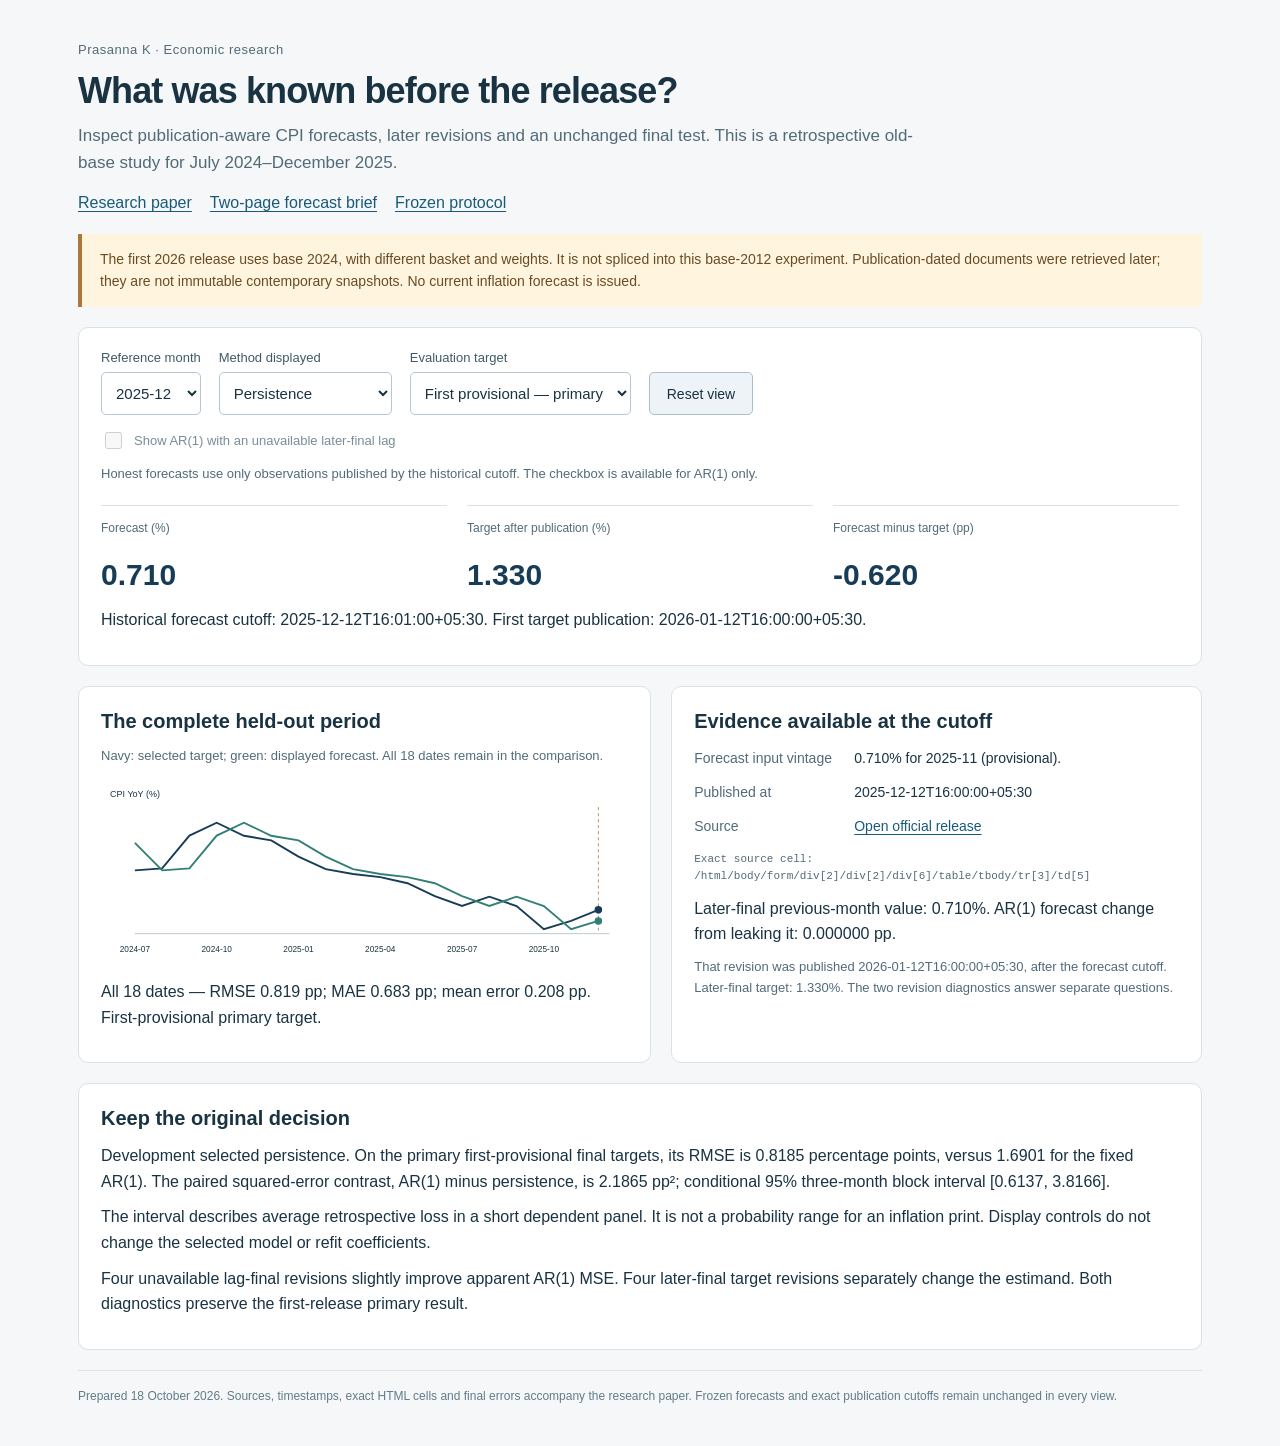
==== commit 6bdee356: "Replace release-preparation footer with the verified forecast boundary" ====
--- a/docs/index.html
+++ b/docs/index.html
@@ -5,7 +5,7 @@
 <div class="metrics"><div><span>Forecast (%)</span><strong id="forecast"></strong></div><div><span>Target after publication (%)</span><strong id="actual"></strong></div><div><span>Forecast minus target (pp)</span><strong id="error"></strong></div></div><p id="timing"></p></section>
 <div class="columns"><section class="panel"><h2>The complete held-out period</h2><p class="subtle">Navy: selected target; green: displayed forecast. All 18 dates remain in the comparison.</p><div id="forecast-chart" role="img" aria-label="Eighteen monthly CPI targets and frozen forecasts"></div><p id="scores"></p></section><section class="panel"><h2>Evidence available at the cutoff</h2><dl><dt>Forecast input vintage</dt><dd id="lag"></dd><dt>Published at</dt><dd id="lag-date"></dd><dt>Source</dt><dd><a id="source" target="_blank" rel="noopener noreferrer">Open official release</a></dd></dl><p id="cell" class="mono"></p><p id="revision"></p><p id="revision-date" class="subtle"></p></section></div>
 <section class="panel"><h2>Keep the original decision</h2><p>Development selected persistence. On the primary first-provisional final targets, its RMSE is 0.8185 percentage points, versus 1.6901 for the fixed AR(1). The paired squared-error contrast, AR(1) minus persistence, is 2.1865 pp²; conditional 95% three-month block interval [0.6137, 3.8166].</p><p>The interval describes average retrospective loss in a short dependent panel. It is not a probability range for an inflation print. Display controls do not change the selected model or refit coefficients.</p><p>Four unavailable lag-final revisions slightly improve apparent AR(1) MSE. Four later-final target revisions separately change the estimand. Both diagnostics preserve the first-release primary result.</p></section>
-<footer>Prepared 18 October 2026. Sources, timestamps, exact HTML cells and final errors accompany the research paper. Real-browser verification and public release remain separate checks.</footer></main>
+<footer>Prepared 18 October 2026. Sources, timestamps, exact HTML cells and final errors accompany the research paper. Frozen forecasts and exact publication cutoffs remain unchanged in every view.</footer></main>
 <script id="evidence" type="application/json">{"error_decomposition":{"2024":{"persistence":{"mae_pp":0.8666666666666667,"mean_error_pp":-0.02333333333333328,"mse_pp_squared":1.1480333333333335,"rmse_pp":1.0714631740444156},"ridge_ar1":{"mae_pp":0.91144666039283,"mean_error_pp":0.5082004961534495,"mse_pp_squared":1.0987628855513525,"rmse_pp":1.0482189110826767},"seasonal_12month":{"mae_pp":1.571666666666667,"mean_error_pp":0.9683333333333333,"mse_pp_squared":4.594116666666667,"rmse_pp":2.1433890609655233}},"2025":{"persistence":{"mae_pp":0.5908333333333332,"mean_error_pp":0.32416666666666666,"mse_pp_squared":0.4309416666666666,"rmse_pp":0.6564614738632166},"ridge_ar1":{"mae_pp":1.8538052251263604,"mean_error_pp":1.8538052251263604,"mse_pp_squared":3.7353626113666354,"rmse_pp":1.932708620399525},"seasonal_12month":{"mae_pp":2.7175,"mean_error_pp":2.7175,"mse_pp_squared":9.699358333333333,"rmse_pp":3.1143792854007573}}},"first_month":"2024-07","hindsight_diagnostic":{"changed_lag_releases":4,"max_abs_forecast_change_pp":0.05755755936330642,"metrics_same_frozen_ar1_with_unavailable_final_lag":{"mae_pp":1.5387264108924614,"mean_error_pp":1.404311022812668,"mse_pp_squared":2.840676182001727,"rmse_pp":1.6854305627944828},"mse_change_contaminated_minus_honest":-0.015819854093147432,"warning":"Later-final lag is published only with target, after cutoff. Not an available forecast."},"last_month":"2025-12","later_final_target_diagnostic":{"changed_targets":4,"max_abs_target_revision_pp":0.10000000000000009,"metrics":{"persistence":{"mae_pp":0.6844444444444444,"mean_error_pp":0.20999999999999996,"mse_pp_squared":0.6680777777777778,"rmse_pp":0.8173602496927397},"ridge_ar1":{"mae_pp":1.5413523702151837,"mean_error_pp":1.40693698213539,"mse_pp_squared":2.8615631384065727,"rmse_pp":1.6916155409568017},"seasonal_12month":{"mae_pp":2.337222222222222,"mean_error_pp":2.136111111111111,"mse_pp_squared":8.007316666666668,"rmse_pp":2.829720245301056}},"warning":"Different estimand. Does not replace first-provisional primary evaluation."},"limitations":["18 dependent releases; conditional bootstrap interval only.","Publication-dated reconstruction, not immutable archived snapshots.","Small training/development panel and fixed coefficients.","No new-base/current inflation forecast; no causal policy effect.","Hindsight does not necessarily improve measured performance."],"metrics":{"persistence":{"mae_pp":0.6827777777777779,"mean_error_pp":0.20833333333333334,"mse_pp_squared":0.6699722222222222,"rmse_pp":0.8185183090329881},"ridge_ar1":{"mae_pp":1.5396857035485167,"mean_error_pp":1.4052703154687234,"mse_pp_squared":2.856496036094874,"rmse_pp":1.6901171663807435},"seasonal_12month":{"mae_pp":2.335555555555556,"mean_error_pp":2.1344444444444446,"mse_pp_squared":7.997611111111112,"rmse_pp":2.8280047933324144}},"n_releases":18,"per_release":[{"actual_source":{"base":2012,"cell_xpath":"/html/body/form/div[2]/div[2]/div[6]/div[1]/table/tbody/tr[3]/td[5]","metric":"headline_yoy_percent","published_at":"2024-08-12T17:30:00+05:30","reference_month":"2024-07","release_reference_month":"2024-07","sector":"Combined","source_file":"data/raw/source_2044604.html","source_sha256":"c33f23f8f750cfa660df57fe6817cfab9f7ca14cd4aff30fd981269414622ce5","source_url":"https://www.pib.gov.in/PressReleaseIframePage.aspx?PRID=2044604&lang=2&reg=3","status":"provisional","value":3.54},"errors_pp":{"persistence":1.54,"ridge_ar1":1.9986743063937924,"seasonal_12month":3.9000000000000004},"first_provisional_actual":3.54,"forecast_cutoff":"2024-07-12T17:31:00+05:30","forecasts":{"persistence":5.08,"ridge_ar1":5.538674306393792,"seasonal_12month":7.44},"hindsight_ar1_prediction":5.538674306393792,"hindsight_lag_final":{"base":2012,"cell_xpath":"/html/body/form/div[2]/div[2]/div[6]/div[1]/table/tbody/tr[3]/td[8]","metric":"headline_yoy_percent","published_at":"2024-08-12T17:30:00+05:30","reference_month":"2024-06","release_reference_month":"2024-07","sector":"Combined","source_file":"data/raw/source_2044604.html","source_sha256":"c33f23f8f750cfa660df57fe6817cfab9f7ca14cd4aff30fd981269414622ce5","source_url":"https://www.pib.gov.in/PressReleaseIframePage.aspx?PRID=2044604&lang=2&reg=3","status":"final","value":5.08},"hindsight_minus_honest_prediction_pp":0.0,"lag_source":{"base":2012,"cell_xpath":"/html/body/form/div[2]/div[2]/div[6]/table/tbody/tr[3]/td[5]","metric":"headline_yoy_percent","published_at":"2024-07-12T17:30:00+05:30","reference_month":"2024-06","release_reference_month":"2024-06","sector":"Combined","source_file":"data/raw/source_2032780.html","source_sha256":"2ccc552eabe3fa7733d10674a0f5b368e0d66b5d3c39a0cdde6b1de85d69c76e","source_url":"https://www.pib.gov.in/PressReleaseIframePage.aspx?PRID=2032780&lang=2&reg=3","status":"provisional","value":5.08},"later_final_source":{"base":2012,"cell_xpath":"/html/body/form/div[2]/div[2]/div[6]/div[1]/table/tbody/tr[3]/td[8]","metric":"headline_yoy_percent","published_at":"2024-09-12T17:30:00+05:30","reference_month":"2024-07","release_reference_month":"2024-08","sector":"Combined","source_file":"data/raw/source_2054203.html","source_sha256":"4848e65c07d605bbc25af68fb99dfd4ce476841e705bc6734def5a80fc88abc6","source_url":"https://www.pib.gov.in/PressReleaseIframePage.aspx?PRID=2054203&lang=2&reg=3","status":"final","value":3.6},"later_final_target":3.6,"seasonal_source":{"base":2012,"cell_xpath":"/html/body/form/div[2]/div[2]/div[6]/table/tbody/tr[3]/td[8]","metric":"headline_yoy_percent","published_at":"2023-09-12T17:30:00+05:30","reference_month":"2023-07","release_reference_month":"2023-08","sector":"Combined","source_file":"data/raw/source_1956659.html","source_sha256":"7fdc5b311df0d6e64ada3dc8b9526e9f96f64245a8c380e2317fd26580466d8f","source_url":"https://www.pib.gov.in/PressReleaseIframePage.aspx?PRID=1956659&lang=2&reg=3","status":"final","value":7.44},"split":"final","target_month":"2024-07","target_publication":"2024-08-12T17:30:00+05:30"},{"actual_source":{"base":2012,"cell_xpath":"/html/body/form/div[2]/div[2]/div[6]/div[1]/table/tbody/tr[3]/td[5]","metric":"headline_yoy_percent","published_at":"2024-09-12T17:30:00+05:30","reference_month":"2024-08","release_reference_month":"2024-08","sector":"Combined","source_file":"data/raw/source_2054203.html","source_sha256":"4848e65c07d605bbc25af68fb99dfd4ce476841e705bc6734def5a80fc88abc6","source_url":"https://www.pib.gov.in/PressReleaseIframePage.aspx?PRID=2054203&lang=2&reg=3","status":"provisional","value":3.65},"errors_pp":{"persistence":-0.10999999999999988,"ridge_ar1":1.0022878921988734,"seasonal_12month":3.18},"first_provisional_actual":3.65,"forecast_cutoff":"2024-08-12T17:31:00+05:30","forecasts":{"persistence":3.54,"ridge_ar1":4.652287892198873,"seasonal_12month":6.83},"hindsight_ar1_prediction":4.686822427816857,"hindsight_lag_final":{"base":2012,"cell_xpath":"/html/body/form/div[2]/div[2]/div[6]/div[1]/table/tbody/tr[3]/td[8]","metric":"headline_yoy_percent","published_at":"2024-09-12T17:30:00+05:30","reference_month":"2024-07","release_reference_month":"2024-08","sector":"Combined","source_file":"data/raw/source_2054203.html","source_sha256":"4848e65c07d605bbc25af68fb99dfd4ce476841e705bc6734def5a80fc88abc6","source_url":"https://www.pib.gov.in/PressReleaseIframePage.aspx?PRID=2054203&lang=2&reg=3","status":"final","value":3.6},"hindsight_minus_honest_prediction_pp":0.034534535617983586,"lag_source":{"base":2012,"cell_xpath":"/html/body/form/div[2]/div[2]/div[6]/div[1]/table/tbody/tr[3]/td[5]","metric":"headline_yoy_percent","published_at":"2024-08-12T17:30:00+05:30","reference_month":"2024-07","release_reference_month":"2024-07","sector":"Combined","source_file":"data/raw/source_2044604.html","source_sha256":"c33f23f8f750cfa660df57fe6817cfab9f7ca14cd4aff30fd981269414622ce5","source_url":"https://www.pib.gov.in/PressReleaseIframePage.aspx?PRID=2044604&lang=2&reg=3","status":"provisional","value":3.54},"later_final_source":{"base":2012,"cell_xpath":"/html/body/form/div[2]/div[2]/div[6]/div[1]/table/tbody/tr[3]/td[8]","metric":"headline_yoy_percent","published_at":"2024-10-14T17:30:00+05:30","reference_month":"2024-08","release_reference_month":"2024-09","sector":"Combined","source_file":"data/raw/source_2064700.html","source_sha256":"ead2fa9d8a1eb7c6eccc70f0e3fd2c1062845931ba4f1a225ee0299bc1d44f97","source_url":"https://www.pib.gov.in/PressReleaseIframePage.aspx?PRID=2064700&lang=2&reg=3","status":"final","value":3.65},"later_final_target":3.65,"seasonal_source":{"base":2012,"cell_xpath":"/html/body/form/div[2]/div[2]/div[6]/table/tbody/tr[3]/td[8]","metric":"headline_yoy_percent","published_at":"2023-10-12T17:30:00+05:30","reference_month":"2023-08","release_reference_month":"2023-09","sector":"Combined","source_file":"data/raw/source_1967118.html","source_sha256":"f9f09dd52bd4b607f7bef814ad8a16b2cb4ec1020ea2b9a052349185bbff6862","source_url":"https://www.pib.gov.in/PressReleaseIframePage.aspx?PRID=1967118&lang=2&reg=3","status":"final","value":6.83},"split":"final","target_month":"2024-08","target_publication":"2024-09-12T17:30:00+05:30"},{"actual_source":{"base":2012,"cell_xpath":"/html/body/form/div[2]/div[2]/div[6]/div[1]/table/tbody/tr[3]/td[5]","metric":"headline_yoy_percent","published_at":"2024-10-14T17:30:00+05:30","reference_month":"2024-09","release_reference_month":"2024-09","sector":"Combined","source_file":"data/raw/source_2064700.html","source_sha256":"ead2fa9d8a1eb7c6eccc70f0e3fd2c1062845931ba4f1a225ee0299bc1d44f97","source_url":"https://www.pib.gov.in/PressReleaseIframePage.aspx?PRID=2064700&lang=2&reg=3","status":"provisional","value":5.49},"errors_pp":{"persistence":-1.8400000000000003,"ridge_ar1":-0.7743987925014899,"seasonal_12month":-0.47000000000000064},"first_provisional_actual":5.49,"forecast_cutoff":"2024-09-12T17:31:00+05:30","forecasts":{"persistence":3.65,"ridge_ar1":4.71560120749851,"seasonal_12month":5.02},"hindsight_ar1_prediction":4.71560120749851,"hindsight_lag_final":{"base":2012,"cell_xpath":"/html/body/form/div[2]/div[2]/div[6]/div[1]/table/tbody/tr[3]/td[8]","metric":"headline_yoy_percent","published_at":"2024-10-14T17:30:00+05:30","reference_month":"2024-08","release_reference_month":"2024-09","sector":"Combined","source_file":"data/raw/source_2064700.html","source_sha256":"ead2fa9d8a1eb7c6eccc70f0e3fd2c1062845931ba4f1a225ee0299bc1d44f97","source_url":"https://www.pib.gov.in/PressReleaseIframePage.aspx?PRID=2064700&lang=2&reg=3","status":"final","value":3.65},"hindsight_minus_honest_prediction_pp":0.0,"lag_source":{"base":2012,"cell_xpath":"/html/body/form/div[2]/div[2]/div[6]/div[1]/table/tbody/tr[3]/td[5]","metric":"headline_yoy_percent","published_at":"2024-09-12T17:30:00+05:30","reference_month":"2024-08","release_reference_month":"2024-08","sector":"Combined","source_file":"data/raw/source_2054203.html","source_sha256":"4848e65c07d605bbc25af68fb99dfd4ce476841e705bc6734def5a80fc88abc6","source_url":"https://www.pib.gov.in/PressReleaseIframePage.aspx?PRID=2054203&lang=2&reg=3","status":"provisional","value":3.65},"later_final_source":{"base":2012,"cell_xpath":"/html/body/form/div[2]/div[2]/div[6]/div[1]/table/tbody/tr[3]/td[8]","metric":"headline_yoy_percent","published_at":"2024-11-12T16:00:00+05:30","reference_month":"2024-09","release_reference_month":"2024-10","sector":"Combined","source_file":"data/raw/source_2072719.html","source_sha256":"15a4f390546f75a4f300e4979791b2d3e39f69cfa4a2b48119349356355931b7","source_url":"https://www.pib.gov.in/PressReleaseIframePage.aspx?PRID=2072719&lang=2&reg=3","status":"final","value":5.49},"later_final_target":5.49,"seasonal_source":{"base":2012,"cell_xpath":"/html/body/form/div[2]/div[2]/div[6]/table/tbody/tr[3]/td[8]","metric":"headline_yoy_percent","published_at":"2023-11-13T17:30:00+05:30","reference_month":"2023-09","release_reference_month":"2023-10","sector":"Combined","source_file":"data/raw/source_1976688.html","source_sha256":"62ee5ea573dfdbfddab9f41dc2997b568fcaf512a5be001cd324a45f4fe8a57c","source_url":"https://www.pib.gov.in/PressReleaseIframePage.aspx?PRID=1976688&lang=2&reg=3","status":"final","value":5.02},"split":"final","target_month":"2024-09","target_publication":"2024-10-14T17:30:00+05:30"},{"actual_source":{"base":2012,"cell_xpath":"/html/body/form/div[2]/div[2]/div[6]/div[1]/table/tbody/tr[3]/td[5]","metric":"headline_yoy_percent","published_at":"2024-11-12T16:00:00+05:30","reference_month":"2024-10","release_reference_month":"2024-10","sector":"Combined","source_file":"data/raw/source_2072719.html","source_sha256":"15a4f390546f75a4f300e4979791b2d3e39f69cfa4a2b48119349356355931b7","source_url":"https://www.pib.gov.in/PressReleaseIframePage.aspx?PRID=2072719&lang=2&reg=3","status":"provisional","value":6.21},"errors_pp":{"persistence":-0.7199999999999998,"ridge_ar1":-0.4353397002166517,"seasonal_12month":-1.3399999999999999},"first_provisional_actual":6.21,"forecast_cutoff":"2024-10-14T17:31:00+05:30","forecasts":{"persistence":5.49,"ridge_ar1":5.774660299783348,"seasonal_12month":4.87},"hindsight_ar1_prediction":5.774660299783348,"hindsight_lag_final":{"base":2012,"cell_xpath":"/html/body/form/div[2]/div[2]/div[6]/div[1]/table/tbody/tr[3]/td[8]","metric":"headline_yoy_percent","published_at":"2024-11-12T16:00:00+05:30","reference_month":"2024-09","release_reference_month":"2024-10","sector":"Combined","source_file":"data/raw/source_2072719.html","source_sha256":"15a4f390546f75a4f300e4979791b2d3e39f69cfa4a2b48119349356355931b7","source_url":"https://www.pib.gov.in/PressReleaseIframePage.aspx?PRID=2072719&lang=2&reg=3","status":"final","value":5.49},"hindsight_minus_honest_prediction_pp":0.0,"lag_source":{"base":2012,"cell_xpath":"/html/body/form/div[2]/div[2]/div[6]/div[1]/table/tbody/tr[3]/td[5]","metric":"headline_yoy_percent","published_at":"2024-10-14T17:30:00+05:30","reference_month":"2024-09","release_reference_month":"2024-09","sector":"Combined","source_file":"data/raw/source_2064700.html","source_sha256":"ead2fa9d8a1eb7c6eccc70f0e3fd2c1062845931ba4f1a225ee0299bc1d44f97","source_url":"https://www.pib.gov.in/PressReleaseIframePage.aspx?PRID=2064700&lang=2&reg=3","status":"provisional","value":5.49},"later_final_source":{"base":2012,"cell_xpath":"/html/body/form/div[2]/div[2]/div[6]/div[1]/table/tbody/tr[3]/td[8]","metric":"headline_yoy_percent","published_at":"2024-12-12T16:00:00+05:30","reference_month":"2024-10","release_reference_month":"2024-11","sector":"Combined","source_file":"data/raw/source_2083704.html","source_sha256":"e4416720b104dace808c336bb40539de3f39ce63d08e4decda520c342ef2e0de","source_url":"https://www.pib.gov.in/PressReleaseIframePage.aspx?PRID=2083704&lang=2&reg=3","status":"final","value":6.21},"later_final_target":6.21,"seasonal_source":{"base":2012,"cell_xpath":"/html/body/form/div[2]/div[2]/div[6]/table/tbody/tr[3]/td[8]","metric":"headline_yoy_percent","published_at":"2023-12-12T17:30:00+05:30","reference_month":"2023-10","release_reference_month":"2023-11","sector":"Combined","source_file":"data/raw/source_1985492.html","source_sha256":"44a283a02e754fc09d311fed29fe11389cf9d9db315f2b56ffc3e43fe87733d9","source_url":"https://www.pib.gov.in/PressReleaseIframePage.aspx?PRID=1985492&lang=2&reg=3","status":"final","value":4.87},"split":"final","target_month":"2024-10","target_publication":"2024-11-12T16:00:00+05:30"},{"actual_source":{"base":2012,"cell_xpath":"/html/body/form/div[2]/div[2]/div[6]/div[1]/table/tbody/tr[3]/td[5]","metric":"headline_yoy_percent","published_at":"2024-12-12T16:00:00+05:30","reference_month":"2024-11","release_reference_month":"2024-11","sector":"Combined","source_file":"data/raw/source_2083704.html","source_sha256":"e4416720b104dace808c336bb40539de3f39ce63d08e4decda520c342ef2e0de","source_url":"https://www.pib.gov.in/PressReleaseIframePage.aspx?PRID=2083704&lang=2&reg=3","status":"provisional","value":5.48},"errors_pp":{"persistence":0.7299999999999995,"ridge_ar1":0.7090747271991544,"seasonal_12month":0.0699999999999994},"first_provisional_actual":5.48,"forecast_cutoff":"2024-11-12T16:01:00+05:30","forecasts":{"persistence":6.21,"ridge_ar1":6.189074727199155,"seasonal_12month":5.55},"hindsight_ar1_prediction":6.189074727199155,"hindsight_lag_final":{"base":2012,"cell_xpath":"/html/body/form/div[2]/div[2]/div[6]/div[1]/table/tbody/tr[3]/td[8]","metric":"headline_yoy_percent","published_at":"2024-12-12T16:00:00+05:30","reference_month":"2024-10","release_reference_month":"2024-11","sector":"Combined","source_file":"data/raw/source_2083704.html","source_sha256":"e4416720b104dace808c336bb40539de3f39ce63d08e4decda520c342ef2e0de","source_url":"https://www.pib.gov.in/PressReleaseIframePage.aspx?PRID=2083704&lang=2&reg=3","status":"final","value":6.21},"hindsight_minus_honest_prediction_pp":0.0,"lag_source":{"base":2012,"cell_xpath":"/html/body/form/div[2]/div[2]/div[6]/div[1]/table/tbody/tr[3]/td[5]","metric":"headline_yoy_percent","published_at":"2024-11-12T16:00:00+05:30","reference_month":"2024-10","release_reference_month":"2024-10","sector":"Combined","source_file":"data/raw/source_2072719.html","source_sha256":"15a4f390546f75a4f300e4979791b2d3e39f69cfa4a2b48119349356355931b7","source_url":"https://www.pib.gov.in/PressReleaseIframePage.aspx?PRID=2072719&lang=2&reg=3","status":"provisional","value":6.21},"later_final_source":{"base":2012,"cell_xpath":"/html/body/form/div[2]/div[2]/div[6]/table/tbody/tr[3]/td[8]","metric":"headline_yoy_percent","published_at":"2025-01-13T16:00:00+05:30","reference_month":"2024-11","release_reference_month":"2024-12","sector":"Combined","source_file":"data/raw/source_2092477.html","source_sha256":"1730730db4064f63d69be0cc98445ec5cd0de1e0f76b925174ea596e60580373","source_url":"https://www.pib.gov.in/PressReleaseIframePage.aspx?PRID=2092477&lang=2&reg=3","status":"final","value":5.48},"later_final_target":5.48,"seasonal_source":{"base":2012,"cell_xpath":"/html/body/form/div[2]/div[2]/div[6]/table/tbody/tr[3]/td[8]","metric":"headline_yoy_percent","published_at":"2024-01-12T17:30:00+05:30","reference_month":"2023-11","release_reference_month":"2023-12","sector":"Combined","source_file":"data/raw/source_1995548.html","source_sha256":"bee8f2b3c6598c030345edc541678dbb0601ef4fd391037d2ffaf6057d81c301","source_url":"https://www.pib.gov.in/PressReleaseIframePage.aspx?PRID=1995548&lang=2&reg=3","status":"final","value":5.55},"split":"final","target_month":"2024-11","target_publication":"2024-12-12T16:00:00+05:30"},{"actual_source":{"base":2012,"cell_xpath":"/html/body/form/div[2]/div[2]/div[6]/table/tbody/tr[3]/td[5]","metric":"headline_yoy_percent","published_at":"2025-01-13T16:00:00+05:30","reference_month":"2024-12","release_reference_month":"2024-12","sector":"Combined","source_file":"data/raw/source_2092477.html","source_sha256":"1730730db4064f63d69be0cc98445ec5cd0de1e0f76b925174ea596e60580373","source_url":"https://www.pib.gov.in/PressReleaseIframePage.aspx?PRID=2092477&lang=2&reg=3","status":"provisional","value":5.22},"errors_pp":{"persistence":0.2600000000000007,"ridge_ar1":0.5489045438470184,"seasonal_12month":0.47000000000000064},"first_provisional_actual":5.22,"forecast_cutoff":"2024-12-12T16:01:00+05:30","forecasts":{"persistence":5.48,"ridge_ar1":5.768904543847018,"seasonal_12month":5.69},"hindsight_ar1_prediction":5.768904543847018,"hindsight_lag_final":{"base":2012,"cell_xpath":"/html/body/form/div[2]/div[2]/div[6]/table/tbody/tr[3]/td[8]","metric":"headline_yoy_percent","published_at":"2025-01-13T16:00:00+05:30","reference_month":"2024-11","release_reference_month":"2024-12","sector":"Combined","source_file":"data/raw/source_2092477.html","source_sha256":"1730730db4064f63d69be0cc98445ec5cd0de1e0f76b925174ea596e60580373","source_url":"https://www.pib.gov.in/PressReleaseIframePage.aspx?PRID=2092477&lang=2&reg=3","status":"final","value":5.48},"hindsight_minus_honest_prediction_pp":0.0,"lag_source":{"base":2012,"cell_xpath":"/html/body/form/div[2]/div[2]/div[6]/div[1]/table/tbody/tr[3]/td[5]","metric":"headline_yoy_percent","published_at":"2024-12-12T16:00:00+05:30","reference_month":"2024-11","release_reference_month":"2024-11","sector":"Combined","source_file":"data/raw/source_2083704.html","source_sha256":"e4416720b104dace808c336bb40539de3f39ce63d08e4decda520c342ef2e0de","source_url":"https://www.pib.gov.in/PressReleaseIframePage.aspx?PRID=2083704&lang=2&reg=3","status":"provisional","value":5.48},"later_final_source":{"base":2012,"cell_xpath":"/html/body/form/div[2]/div[2]/div[6]/table/tbody/tr[3]/td[8]","metric":"headline_yoy_percent","published_at":"2025-02-12T16:00:00+05:30","reference_month":"2024-12","release_reference_month":"2025-01","sector":"Combined","source_file":"data/raw/source_2102267.html","source_sha256":"5aba3a5fd7e85e4d1b174dbaa34cd748d8699ec317b39d7019126117da317866","source_url":"https://www.pib.gov.in/PressReleaseIframePage.aspx?PRID=2102267&lang=2&reg=3","status":"final","value":5.22},"later_final_target":5.22,"seasonal_source":{"base":2012,"cell_xpath":"/html/body/form/div[2]/div[2]/div[6]/table/tbody/tr[3]/td[8]","metric":"headline_yoy_percent","published_at":"2024-02-12T17:30:00+05:30","reference_month":"2023-12","release_reference_month":"2024-01","sector":"Combined","source_file":"data/raw/source_2005313.html","source_sha256":"461681e1d2ef650a772ac7a82c8e666979bd35674447fc5ce81391f9ce0ac9bd","source_url":"https://www.pib.gov.in/PressReleaseIframePage.aspx?PRID=2005313&lang=2&reg=3","status":"final","value":5.69},"split":"final","target_month":"2024-12","target_publication":"2025-01-13T16:00:00+05:30"},{"actual_source":{"base":2012,"cell_xpath":"/html/body/form/div[2]/div[2]/div[6]/table/tbody/tr[3]/td[5]","metric":"headline_yoy_percent","published_at":"2025-02-12T16:00:00+05:30","reference_month":"2025-01","release_reference_month":"2025-01","sector":"Combined","source_file":"data/raw/source_2102267.html","source_sha256":"5aba3a5fd7e85e4d1b174dbaa34cd748d8699ec317b39d7019126117da317866","source_url":"https://www.pib.gov.in/PressReleaseIframePage.aspx?PRID=2102267&lang=2&reg=3","status":"provisional","value":4.31},"errors_pp":{"persistence":0.9100000000000001,"ridge_ar1":1.3092548895024212,"seasonal_12month":0.79},"first_provisional_actual":4.31,"forecast_cutoff":"2025-01-13T16:01:00+05:30","forecasts":{"persistence":5.22,"ridge_ar1":5.619254889502421,"seasonal_12month":5.1},"hindsight_ar1_prediction":5.619254889502421,"hindsight_lag_final":{"base":2012,"cell_xpath":"/html/body/form/div[2]/div[2]/div[6]/table/tbody/tr[3]/td[8]","metric":"headline_yoy_percent","published_at":"2025-02-12T16:00:00+05:30","reference_month":"2024-12","release_reference_month":"2025-01","sector":"Combined","source_file":"data/raw/source_2102267.html","source_sha256":"5aba3a5fd7e85e4d1b174dbaa34cd748d8699ec317b39d7019126117da317866","source_url":"https://www.pib.gov.in/PressReleaseIframePage.aspx?PRID=2102267&lang=2&reg=3","status":"final","value":5.22},"hindsight_minus_honest_prediction_pp":0.0,"lag_source":{"base":2012,"cell_xpath":"/html/body/form/div[2]/div[2]/div[6]/table/tbody/tr[3]/td[5]","metric":"headline_yoy_percent","published_at":"2025-01-13T16:00:00+05:30","reference_month":"2024-12","release_reference_month":"2024-12","sector":"Combined","source_file":"data/raw/source_2092477.html","source_sha256":"1730730db4064f63d69be0cc98445ec5cd0de1e0f76b925174ea596e60580373","source_url":"https://www.pib.gov.in/PressReleaseIframePage.aspx?PRID=2092477&lang=2&reg=3","status":"provisional","value":5.22},"later_final_source":{"base":2012,"cell_xpath":"/html/body/form/div[2]/div[2]/div[6]/table/tbody/tr[3]/td[8]","metric":"headline_yoy_percent","published_at":"2025-03-12T16:00:00+05:30","reference_month":"2025-01","release_reference_month":"2025-02","sector":"Combined","source_file":"data/raw/source_2110779.html","source_sha256":"9e81d21300c51f9c23242c14d50641d16856341983b625f763d7564e04897ece","source_url":"https://www.pib.gov.in/PressReleaseIframePage.aspx?PRID=2110779&lang=2&reg=3","status":"final","value":4.26},"later_final_target":4.26,"seasonal_source":{"base":2012,"cell_xpath":"/html/body/form/div[2]/div[2]/div[6]/table/tbody/tr[3]/td[8]","metric":"headline_yoy_percent","published_at":"2024-03-12T17:30:00+05:30","reference_month":"2024-01","release_reference_month":"2024-02","sector":"Combined","source_file":"data/raw/source_2013793.html","source_sha256":"cc148a9d0787c2dbb4ad2ebf4ad25bc4449e8d0174f9a2d5944b68ad288017cb","source_url":"https://www.pib.gov.in/PressReleaseIframePage.aspx?PRID=2013793&lang=2&reg=3","status":"final","value":5.1},"split":"final","target_month":"2025-01","target_publication":"2025-02-12T16:00:00+05:30"},{"actual_source":{"base":2012,"cell_xpath":"/html/body/form/div[2]/div[2]/div[6]/table/tbody/tr[3]/td[5]","metric":"headline_yoy_percent","published_at":"2025-03-12T16:00:00+05:30","reference_month":"2025-02","release_reference_month":"2025-02","sector":"Combined","source_file":"data/raw/source_2110779.html","source_sha256":"9e81d21300c51f9c23242c14d50641d16856341983b625f763d7564e04897ece","source_url":"https://www.pib.gov.in/PressReleaseIframePage.aspx?PRID=2110779&lang=2&reg=3","status":"provisional","value":3.61},"errors_pp":{"persistence":0.6999999999999997,"ridge_ar1":1.4854810992963325,"seasonal_12month":1.48},"first_provisional_actual":3.61,"forecast_cutoff":"2025-02-12T16:01:00+05:30","forecasts":{"persistence":4.31,"ridge_ar1":5.095481099296332,"seasonal_12month":5.09},"hindsight_ar1_prediction":5.066702319614679,"hindsight_lag_final":{"base":2012,"cell_xpath":"/html/body/form/div[2]/div[2]/div[6]/table/tbody/tr[3]/td[8]","metric":"headline_yoy_percent","published_at":"2025-03-12T16:00:00+05:30","reference_month":"2025-01","release_reference_month":"2025-02","sector":"Combined","source_file":"data/raw/source_2110779.html","source_sha256":"9e81d21300c51f9c23242c14d50641d16856341983b625f763d7564e04897ece","source_url":"https://www.pib.gov.in/PressReleaseIframePage.aspx?PRID=2110779&lang=2&reg=3","status":"final","value":4.26},"hindsight_minus_honest_prediction_pp":-0.028778779681653432,"lag_source":{"base":2012,"cell_xpath":"/html/body/form/div[2]/div[2]/div[6]/table/tbody/tr[3]/td[5]","metric":"headline_yoy_percent","published_at":"2025-02-12T16:00:00+05:30","reference_month":"2025-01","release_reference_month":"2025-01","sector":"Combined","source_file":"data/raw/source_2102267.html","source_sha256":"5aba3a5fd7e85e4d1b174dbaa34cd748d8699ec317b39d7019126117da317866","source_url":"https://www.pib.gov.in/PressReleaseIframePage.aspx?PRID=2102267&lang=2&reg=3","status":"provisional","value":4.31},"later_final_source":{"base":2012,"cell_xpath":"/html/body/form/div[2]/div[2]/div[6]/table/tbody/tr[3]/td[8]","metric":"headline_yoy_percent","published_at":"2025-04-15T16:00:00+05:30","reference_month":"2025-02","release_reference_month":"2025-03","sector":"Combined","source_file":"data/raw/source_2121843.html","source_sha256":"c5cecf0a8fc16ba76941703368188720cc8485160ae7a11bddcea5199822aeb6","source_url":"https://www.pib.gov.in/PressReleaseIframePage.aspx?PRID=2121843&lang=2&reg=3","status":"final","value":3.61},"later_final_target":3.61,"seasonal_source":{"base":2012,"cell_xpath":"/html/body/form/div[2]/div[2]/div[6]/table/tbody/tr[3]/td[8]","metric":"headline_yoy_percent","published_at":"2024-04-12T18:10:00+05:30","reference_month":"2024-02","release_reference_month":"2024-03","sector":"Combined","source_file":"data/raw/source_2017771.html","source_sha256":"48a8239c90730569f2fe32fc575231d305e3a5a2a90ee950ce594c9685d0b83e","source_url":"https://www.pib.gov.in/PressReleaseIframePage.aspx?PRID=2017771&lang=2&reg=3","status":"final","value":5.09},"split":"final","target_month":"2025-02","target_publication":"2025-03-12T16:00:00+05:30"},{"actual_source":{"base":2012,"cell_xpath":"/html/body/form/div[2]/div[2]/div[6]/table/tbody/tr[3]/td[5]","metric":"headline_yoy_percent","published_at":"2025-04-15T16:00:00+05:30","reference_month":"2025-03","release_reference_month":"2025-03","sector":"Combined","source_file":"data/raw/source_2121843.html","source_sha256":"c5cecf0a8fc16ba76941703368188720cc8485160ae7a11bddcea5199822aeb6","source_url":"https://www.pib.gov.in/PressReleaseIframePage.aspx?PRID=2121843&lang=2&reg=3","status":"provisional","value":3.34},"errors_pp":{"persistence":0.27,"ridge_ar1":1.352578183753188,"seasonal_12month":1.5099999999999998},"first_provisional_actual":3.34,"forecast_cutoff":"2025-03-12T16:01:00+05:30","forecasts":{"persistence":3.61,"ridge_ar1":4.692578183753188,"seasonal_12month":4.85},"hindsight_ar1_prediction":4.692578183753188,"hindsight_lag_final":{"base":2012,"cell_xpath":"/html/body/form/div[2]/div[2]/div[6]/table/tbody/tr[3]/td[8]","metric":"headline_yoy_percent","published_at":"2025-04-15T16:00:00+05:30","reference_month":"2025-02","release_reference_month":"2025-03","sector":"Combined","source_file":"data/raw/source_2121843.html","source_sha256":"c5cecf0a8fc16ba76941703368188720cc8485160ae7a11bddcea5199822aeb6","source_url":"https://www.pib.gov.in/PressReleaseIframePage.aspx?PRID=2121843&lang=2&reg=3","status":"final","value":3.61},"hindsight_minus_honest_prediction_pp":0.0,"lag_source":{"base":2012,"cell_xpath":"/html/body/form/div[2]/div[2]/div[6]/table/tbody/tr[3]/td[5]","metric":"headline_yoy_percent","published_at":"2025-03-12T16:00:00+05:30","reference_month":"2025-02","release_reference_month":"2025-02","sector":"Combined","source_file":"data/raw/source_2110779.html","source_sha256":"9e81d21300c51f9c23242c14d50641d16856341983b625f763d7564e04897ece","source_url":"https://www.pib.gov.in/PressReleaseIframePage.aspx?PRID=2110779&lang=2&reg=3","status":"provisional","value":3.61},"later_final_source":{"base":2012,"cell_xpath":"/html/body/form/div[2]/div[2]/div[6]/table/tbody/tr[3]/td[8]","metric":"headline_yoy_percent","published_at":"2025-05-13T16:00:00+05:30","reference_month":"2025-03","release_reference_month":"2025-04","sector":"Combined","source_file":"data/raw/source_2128387.html","source_sha256":"b8d886f3f40a63cdf47f52b3f269a15f691156ded21b97dae84a65dbca38e3be","source_url":"https://www.pib.gov.in/PressReleaseIframePage.aspx?PRID=2128387&lang=2&reg=3","status":"final","value":3.34},"later_final_target":3.34,"seasonal_source":{"base":2012,"cell_xpath":"/html/body/form/div[2]/div[2]/div[6]/div[1]/table/tbody/tr[3]/td[8]","metric":"headline_yoy_percent","published_at":"2024-05-13T17:30:00+05:30","reference_month":"2024-03","release_reference_month":"2024-04","sector":"Combined","source_file":"data/raw/source_2020447.html","source_sha256":"98f47e63b5e835af424329a26ca7bc4c66da807bf872325ebe111abfdbfc4a5f","source_url":"https://www.pib.gov.in/PressReleaseIframePage.aspx?PRID=2020447&lang=2&reg=3","status":"final","value":4.85},"split":"final","target_month":"2025-03","target_publication":"2025-04-15T16:00:00+05:30"},{"actual_source":{"base":2012,"cell_xpath":"/html/body/form/div[2]/div[2]/div[6]/table/tbody/tr[3]/td[5]","metric":"headline_yoy_percent","published_at":"2025-05-13T16:00:00+05:30","reference_month":"2025-04","release_reference_month":"2025-04","sector":"Combined","source_file":"data/raw/source_2128387.html","source_sha256":"b8d886f3f40a63cdf47f52b3f269a15f691156ded21b97dae84a65dbca38e3be","source_url":"https://www.pib.gov.in/PressReleaseIframePage.aspx?PRID=2128387&lang=2&reg=3","status":"provisional","value":3.16},"errors_pp":{"persistence":0.17999999999999972,"ridge_ar1":1.3771727734722603,"seasonal_12month":1.67},"first_provisional_actual":3.16,"forecast_cutoff":"2025-04-15T16:01:00+05:30","forecasts":{"persistence":3.34,"ridge_ar1":4.5371727734722604,"seasonal_12month":4.83},"hindsight_ar1_prediction":4.5371727734722604,"hindsight_lag_final":{"base":2012,"cell_xpath":"/html/body/form/div[2]/div[2]/div[6]/table/tbody/tr[3]/td[8]","metric":"headline_yoy_percent","published_at":"2025-05-13T16:00:00+05:30","reference_month":"2025-03","release_reference_month":"2025-04","sector":"Combined","source_file":"data/raw/source_2128387.html","source_sha256":"b8d886f3f40a63cdf47f52b3f269a15f691156ded21b97dae84a65dbca38e3be","source_url":"https://www.pib.gov.in/PressReleaseIframePage.aspx?PRID=2128387&lang=2&reg=3","status":"final","value":3.34},"hindsight_minus_honest_prediction_pp":0.0,"lag_source":{"base":2012,"cell_xpath":"/html/body/form/div[2]/div[2]/div[6]/table/tbody/tr[3]/td[5]","metric":"headline_yoy_percent","published_at":"2025-04-15T16:00:00+05:30","reference_month":"2025-03","release_reference_month":"2025-03","sector":"Combined","source_file":"data/raw/source_2121843.html","source_sha256":"c5cecf0a8fc16ba76941703368188720cc8485160ae7a11bddcea5199822aeb6","source_url":"https://www.pib.gov.in/PressReleaseIframePage.aspx?PRID=2121843&lang=2&reg=3","status":"provisional","value":3.34},"later_final_source":{"base":2012,"cell_xpath":"/html/body/form/div[2]/div[2]/div[6]/table/tbody/tr[3]/td[8]","metric":"headline_yoy_percent","published_at":"2025-06-12T16:00:00+05:30","reference_month":"2025-04","release_reference_month":"2025-05","sector":"Combined","source_file":"data/raw/source_2135927.html","source_sha256":"874e6e0d6c5e9fd0bad35ec08c22e5e51579fbc564cb34b061bd1f6fe245dc64","source_url":"https://www.pib.gov.in/PressReleaseIframePage.aspx?PRID=2135927&lang=2&reg=3","status":"final","value":3.16},"later_final_target":3.16,"seasonal_source":{"base":2012,"cell_xpath":"/html/body/form/div[2]/div[2]/div[6]/table/tbody/tr[1]/td[8]","metric":"headline_yoy_percent","published_at":"2024-06-12T17:30:00+05:30","reference_month":"2024-04","release_reference_month":"2024-05","sector":"Combined","source_file":"data/raw/source_2024761.html","source_sha256":"12c38f4073953a42e6cad808ccd6086c004862aed1d8b864af57a9727f2b7d82","source_url":"https://www.pib.gov.in/PressReleaseIframePage.aspx?PRID=2024761&lang=2&reg=3","status":"final","value":4.83},"split":"final","target_month":"2025-04","target_publication":"2025-05-13T16:00:00+05:30"},{"actual_source":{"base":2012,"cell_xpath":"/html/body/form/div[2]/div[2]/div[6]/table/tbody/tr[3]/td[5]","metric":"headline_yoy_percent","published_at":"2025-06-12T16:00:00+05:30","reference_month":"2025-05","release_reference_month":"2025-05","sector":"Combined","source_file":"data/raw/source_2135927.html","source_sha256":"874e6e0d6c5e9fd0bad35ec08c22e5e51579fbc564cb34b061bd1f6fe245dc64","source_url":"https://www.pib.gov.in/PressReleaseIframePage.aspx?PRID=2135927&lang=2&reg=3","status":"provisional","value":2.82},"errors_pp":{"persistence":0.3400000000000003,"ridge_ar1":1.613569166618309,"seasonal_12month":1.98},"first_provisional_actual":2.82,"forecast_cutoff":"2025-05-13T16:01:00+05:30","forecasts":{"persistence":3.16,"ridge_ar1":4.433569166618309,"seasonal_12month":4.8},"hindsight_ar1_prediction":4.433569166618309,"hindsight_lag_final":{"base":2012,"cell_xpath":"/html/body/form/div[2]/div[2]/div[6]/table/tbody/tr[3]/td[8]","metric":"headline_yoy_percent","published_at":"2025-06-12T16:00:00+05:30","reference_month":"2025-04","release_reference_month":"2025-05","sector":"Combined","source_file":"data/raw/source_2135927.html","source_sha256":"874e6e0d6c5e9fd0bad35ec08c22e5e51579fbc564cb34b061bd1f6fe245dc64","source_url":"https://www.pib.gov.in/PressReleaseIframePage.aspx?PRID=2135927&lang=2&reg=3","status":"final","value":3.16},"hindsight_minus_honest_prediction_pp":0.0,"lag_source":{"base":2012,"cell_xpath":"/html/body/form/div[2]/div[2]/div[6]/table/tbody/tr[3]/td[5]","metric":"headline_yoy_percent","published_at":"2025-05-13T16:00:00+05:30","reference_month":"2025-04","release_reference_month":"2025-04","sector":"Combined","source_file":"data/raw/source_2128387.html","source_sha256":"b8d886f3f40a63cdf47f52b3f269a15f691156ded21b97dae84a65dbca38e3be","source_url":"https://www.pib.gov.in/PressReleaseIframePage.aspx?PRID=2128387&lang=2&reg=3","status":"provisional","value":3.16},"later_final_source":{"base":2012,"cell_xpath":"/html/body/form/div[2]/div[2]/div[6]/table/tbody/tr[3]/td[8]","metric":"headline_yoy_percent","published_at":"2025-07-14T16:00:00+05:30","reference_month":"2025-05","release_reference_month":"2025-06","sector":"Combined","source_file":"data/raw/source_2144511.html","source_sha256":"33e0126cac13151507180e2b42f59df9f56c8ab61b902f74dc6ea8c3674816b0","source_url":"https://www.pib.gov.in/PressReleaseIframePage.aspx?PRID=2144511&lang=2&reg=3","status":"final","value":2.82},"later_final_target":2.82,"seasonal_source":{"base":2012,"cell_xpath":"/html/body/form/div[2]/div[2]/div[6]/table/tbody/tr[3]/td[8]","metric":"headline_yoy_percent","published_at":"2024-07-12T17:30:00+05:30","reference_month":"2024-05","release_reference_month":"2024-06","sector":"Combined","source_file":"data/raw/source_2032780.html","source_sha256":"2ccc552eabe3fa7733d10674a0f5b368e0d66b5d3c39a0cdde6b1de85d69c76e","source_url":"https://www.pib.gov.in/PressReleaseIframePage.aspx?PRID=2032780&lang=2&reg=3","status":"final","value":4.8},"split":"final","target_month":"2025-05","target_publication":"2025-06-12T16:00:00+05:30"},{"actual_source":{"base":2012,"cell_xpath":"/html/body/form/div[2]/div[2]/div[6]/table/tbody/tr[3]/td[5]","metric":"headline_yoy_percent","published_at":"2025-07-14T16:00:00+05:30","reference_month":"2025-06","release_reference_month":"2025-06","sector":"Combined","source_file":"data/raw/source_2144511.html","source_sha256":"33e0126cac13151507180e2b42f59df9f56c8ab61b902f74dc6ea8c3674816b0","source_url":"https://www.pib.gov.in/PressReleaseIframePage.aspx?PRID=2144511&lang=2&reg=3","status":"provisional","value":2.1},"errors_pp":{"persistence":0.7199999999999998,"ridge_ar1":2.1378734647830666,"seasonal_12month":2.98},"first_provisional_actual":2.1,"forecast_cutoff":"2025-06-12T16:01:00+05:30","forecasts":{"persistence":2.82,"ridge_ar1":4.237873464783067,"seasonal_12month":5.08},"hindsight_ar1_prediction":4.237873464783067,"hindsight_lag_final":{"base":2012,"cell_xpath":"/html/body/form/div[2]/div[2]/div[6]/table/tbody/tr[3]/td[8]","metric":"headline_yoy_percent","published_at":"2025-07-14T16:00:00+05:30","reference_month":"2025-05","release_reference_month":"2025-06","sector":"Combined","source_file":"data/raw/source_2144511.html","source_sha256":"33e0126cac13151507180e2b42f59df9f56c8ab61b902f74dc6ea8c3674816b0","source_url":"https://www.pib.gov.in/PressReleaseIframePage.aspx?PRID=2144511&lang=2&reg=3","status":"final","value":2.82},"hindsight_minus_honest_prediction_pp":0.0,"lag_source":{"base":2012,"cell_xpath":"/html/body/form/div[2]/div[2]/div[6]/table/tbody/tr[3]/td[5]","metric":"headline_yoy_percent","published_at":"2025-06-12T16:00:00+05:30","reference_month":"2025-05","release_reference_month":"2025-05","sector":"Combined","source_file":"data/raw/source_2135927.html","source_sha256":"874e6e0d6c5e9fd0bad35ec08c22e5e51579fbc564cb34b061bd1f6fe245dc64","source_url":"https://www.pib.gov.in/PressReleaseIframePage.aspx?PRID=2135927&lang=2&reg=3","status":"provisional","value":2.82},"later_final_source":{"base":2012,"cell_xpath":"/html/body/form/div[2]/div[2]/div[6]/table/tbody/tr[3]/td[8]","metric":"headline_yoy_percent","published_at":"2025-08-12T16:00:00+05:30","reference_month":"2025-06","release_reference_month":"2025-07","sector":"Combined","source_file":"data/raw/source_2155476.html","source_sha256":"00bcb5dcb584db322915993d1798e312ea634ae6c559fb17a52d2f0f373a8d87","source_url":"https://www.pib.gov.in/PressReleaseIframePage.aspx?PRID=2155476&lang=2&reg=3","status":"final","value":2.1},"later_final_target":2.1,"seasonal_source":{"base":2012,"cell_xpath":"/html/body/form/div[2]/div[2]/div[6]/div[1]/table/tbody/tr[3]/td[8]","metric":"headline_yoy_percent","published_at":"2024-08-12T17:30:00+05:30","reference_month":"2024-06","release_reference_month":"2024-07","sector":"Combined","source_file":"data/raw/source_2044604.html","source_sha256":"c33f23f8f750cfa660df57fe6817cfab9f7ca14cd4aff30fd981269414622ce5","source_url":"https://www.pib.gov.in/PressReleaseIframePage.aspx?PRID=2044604&lang=2&reg=3","status":"final","value":5.08},"split":"final","target_month":"2025-06","target_publication":"2025-07-14T16:00:00+05:30"},{"actual_source":{"base":2012,"cell_xpath":"/html/body/form/div[2]/div[2]/div[6]/table/tbody/tr[3]/td[5]","metric":"headline_yoy_percent","published_at":"2025-08-12T16:00:00+05:30","reference_month":"2025-07","release_reference_month":"2025-07","sector":"Combined","source_file":"data/raw/source_2155476.html","source_sha256":"00bcb5dcb584db322915993d1798e312ea634ae6c559fb17a52d2f0f373a8d87","source_url":"https://www.pib.gov.in/PressReleaseIframePage.aspx?PRID=2155476&lang=2&reg=3","status":"provisional","value":1.55},"errors_pp":{"persistence":0.55,"ridge_ar1":2.273459037367261,"seasonal_12month":2.05},"first_provisional_actual":1.55,"forecast_cutoff":"2025-07-14T16:01:00+05:30","forecasts":{"persistence":2.1,"ridge_ar1":3.8234590373672614,"seasonal_12month":3.6},"hindsight_ar1_prediction":3.8234590373672614,"hindsight_lag_final":{"base":2012,"cell_xpath":"/html/body/form/div[2]/div[2]/div[6]/table/tbody/tr[3]/td[8]","metric":"headline_yoy_percent","published_at":"2025-08-12T16:00:00+05:30","reference_month":"2025-06","release_reference_month":"2025-07","sector":"Combined","source_file":"data/raw/source_2155476.html","source_sha256":"00bcb5dcb584db322915993d1798e312ea634ae6c559fb17a52d2f0f373a8d87","source_url":"https://www.pib.gov.in/PressReleaseIframePage.aspx?PRID=2155476&lang=2&reg=3","status":"final","value":2.1},"hindsight_minus_honest_prediction_pp":0.0,"lag_source":{"base":2012,"cell_xpath":"/html/body/form/div[2]/div[2]/div[6]/table/tbody/tr[3]/td[5]","metric":"headline_yoy_percent","published_at":"2025-07-14T16:00:00+05:30","reference_month":"2025-06","release_reference_month":"2025-06","sector":"Combined","source_file":"data/raw/source_2144511.html","source_sha256":"33e0126cac13151507180e2b42f59df9f56c8ab61b902f74dc6ea8c3674816b0","source_url":"https://www.pib.gov.in/PressReleaseIframePage.aspx?PRID=2144511&lang=2&reg=3","status":"provisional","value":2.1},"later_final_source":{"base":2012,"cell_xpath":"/html/body/form/div[2]/div[2]/div[6]/table/tbody/tr[3]/td[8]","metric":"headline_yoy_percent","published_at":"2025-09-12T16:00:00+05:30","reference_month":"2025-07","release_reference_month":"2025-08","sector":"Combined","source_file":"data/raw/source_2165974.html","source_sha256":"80e91f2e2d57bb53c7f7536f0d957e56b85a52a15681306dad56201794c66f20","source_url":"https://www.pib.gov.in/PressReleaseIframePage.aspx?PRID=2165974&lang=2&reg=3","status":"final","value":1.61},"later_final_target":1.61,"seasonal_source":{"base":2012,"cell_xpath":"/html/body/form/div[2]/div[2]/div[6]/div[1]/table/tbody/tr[3]/td[8]","metric":"headline_yoy_percent","published_at":"2024-09-12T17:30:00+05:30","reference_month":"2024-07","release_reference_month":"2024-08","sector":"Combined","source_file":"data/raw/source_2054203.html","source_sha256":"4848e65c07d605bbc25af68fb99dfd4ce476841e705bc6734def5a80fc88abc6","source_url":"https://www.pib.gov.in/PressReleaseIframePage.aspx?PRID=2054203&lang=2&reg=3","status":"final","value":3.6},"split":"final","target_month":"2025-07","target_publication":"2025-08-12T16:00:00+05:30"},{"actual_source":{"base":2012,"cell_xpath":"/html/body/form/div[2]/div[2]/div[6]/table/tbody/tr[3]/td[5]","metric":"headline_yoy_percent","published_at":"2025-09-12T16:00:00+05:30","reference_month":"2025-08","release_reference_month":"2025-08","sector":"Combined","source_file":"data/raw/source_2165974.html","source_sha256":"80e91f2e2d57bb53c7f7536f0d957e56b85a52a15681306dad56201794c66f20","source_url":"https://www.pib.gov.in/PressReleaseIframePage.aspx?PRID=2165974&lang=2&reg=3","status":"provisional","value":2.07},"errors_pp":{"persistence":-0.5199999999999998,"ridge_ar1":1.436892460869076,"seasonal_12month":1.58},"first_provisional_actual":2.07,"forecast_cutoff":"2025-08-12T16:01:00+05:30","forecasts":{"persistence":1.55,"ridge_ar1":3.506892460869076,"seasonal_12month":3.65},"hindsight_ar1_prediction":3.54142699648706,"hindsight_lag_final":{"base":2012,"cell_xpath":"/html/body/form/div[2]/div[2]/div[6]/table/tbody/tr[3]/td[8]","metric":"headline_yoy_percent","published_at":"2025-09-12T16:00:00+05:30","reference_month":"2025-07","release_reference_month":"2025-08","sector":"Combined","source_file":"data/raw/source_2165974.html","source_sha256":"80e91f2e2d57bb53c7f7536f0d957e56b85a52a15681306dad56201794c66f20","source_url":"https://www.pib.gov.in/PressReleaseIframePage.aspx?PRID=2165974&lang=2&reg=3","status":"final","value":1.61},"hindsight_minus_honest_prediction_pp":0.03453453561798403,"lag_source":{"base":2012,"cell_xpath":"/html/body/form/div[2]/div[2]/div[6]/table/tbody/tr[3]/td[5]","metric":"headline_yoy_percent","published_at":"2025-08-12T16:00:00+05:30","reference_month":"2025-07","release_reference_month":"2025-07","sector":"Combined","source_file":"data/raw/source_2155476.html","source_sha256":"00bcb5dcb584db322915993d1798e312ea634ae6c559fb17a52d2f0f373a8d87","source_url":"https://www.pib.gov.in/PressReleaseIframePage.aspx?PRID=2155476&lang=2&reg=3","status":"provisional","value":1.55},"later_final_source":{"base":2012,"cell_xpath":"/html/body/form/div[2]/div[2]/div[6]/table/tbody/tr[3]/td[8]","metric":"headline_yoy_percent","published_at":"2025-10-13T16:00:00+05:30","reference_month":"2025-08","release_reference_month":"2025-09","sector":"Combined","source_file":"data/raw/source_2178447.html","source_sha256":"404327c4a50b80c520bb4cea41bc2d7aa3223fcfad7cee49f72473d496898e3b","source_url":"https://www.pib.gov.in/PressReleaseIframePage.aspx?PRID=2178447&lang=2&reg=3","status":"final","value":2.07},"later_final_target":2.07,"seasonal_source":{"base":2012,"cell_xpath":"/html/body/form/div[2]/div[2]/div[6]/div[1]/table/tbody/tr[3]/td[8]","metric":"headline_yoy_percent","published_at":"2024-10-14T17:30:00+05:30","reference_month":"2024-08","release_reference_month":"2024-09","sector":"Combined","source_file":"data/raw/source_2064700.html","source_sha256":"ead2fa9d8a1eb7c6eccc70f0e3fd2c1062845931ba4f1a225ee0299bc1d44f97","source_url":"https://www.pib.gov.in/PressReleaseIframePage.aspx?PRID=2064700&lang=2&reg=3","status":"final","value":3.65},"split":"final","target_month":"2025-08","target_publication":"2025-09-12T16:00:00+05:30"},{"actual_source":{"base":2012,"cell_xpath":"/html/body/form/div[2]/div[2]/div[6]/table/tbody/tr[3]/td[5]","metric":"headline_yoy_percent","published_at":"2025-10-13T16:00:00+05:30","reference_month":"2025-09","release_reference_month":"2025-09","sector":"Combined","source_file":"data/raw/source_2178447.html","source_sha256":"404327c4a50b80c520bb4cea41bc2d7aa3223fcfad7cee49f72473d496898e3b","source_url":"https://www.pib.gov.in/PressReleaseIframePage.aspx?PRID=2178447&lang=2&reg=3","status":"provisional","value":1.54},"errors_pp":{"persistence":0.5299999999999998,"ridge_ar1":2.2661917695582687,"seasonal_12month":3.95},"first_provisional_actual":1.54,"forecast_cutoff":"2025-09-12T16:01:00+05:30","forecasts":{"persistence":2.07,"ridge_ar1":3.8061917695582688,"seasonal_12month":5.49},"hindsight_ar1_prediction":3.8061917695582688,"hindsight_lag_final":{"base":2012,"cell_xpath":"/html/body/form/div[2]/div[2]/div[6]/table/tbody/tr[3]/td[8]","metric":"headline_yoy_percent","published_at":"2025-10-13T16:00:00+05:30","reference_month":"2025-08","release_reference_month":"2025-09","sector":"Combined","source_file":"data/raw/source_2178447.html","source_sha256":"404327c4a50b80c520bb4cea41bc2d7aa3223fcfad7cee49f72473d496898e3b","source_url":"https://www.pib.gov.in/PressReleaseIframePage.aspx?PRID=2178447&lang=2&reg=3","status":"final","value":2.07},"hindsight_minus_honest_prediction_pp":0.0,"lag_source":{"base":2012,"cell_xpath":"/html/body/form/div[2]/div[2]/div[6]/table/tbody/tr[3]/td[5]","metric":"headline_yoy_percent","published_at":"2025-09-12T16:00:00+05:30","reference_month":"2025-08","release_reference_month":"2025-08","sector":"Combined","source_file":"data/raw/source_2165974.html","source_sha256":"80e91f2e2d57bb53c7f7536f0d957e56b85a52a15681306dad56201794c66f20","source_url":"https://www.pib.gov.in/PressReleaseIframePage.aspx?PRID=2165974&lang=2&reg=3","status":"provisional","value":2.07},"later_final_source":{"base":2012,"cell_xpath":"/html/body/form/div[2]/div[2]/div[6]/table/tbody/tr[3]/td[8]","metric":"headline_yoy_percent","published_at":"2025-11-12T16:00:00+05:30","reference_month":"2025-09","release_reference_month":"2025-10","sector":"Combined","source_file":"data/raw/source_2189186.html","source_sha256":"b8f828d68a7a317b020d899fe3c786140265a4dba10e44a67208acaafb7db021","source_url":"https://www.pib.gov.in/PressReleaseIframePage.aspx?PRID=2189186&lang=2&reg=3","status":"final","value":1.44},"later_final_target":1.44,"seasonal_source":{"base":2012,"cell_xpath":"/html/body/form/div[2]/div[2]/div[6]/div[1]/table/tbody/tr[3]/td[8]","metric":"headline_yoy_percent","published_at":"2024-11-12T16:00:00+05:30","reference_month":"2024-09","release_reference_month":"2024-10","sector":"Combined","source_file":"data/raw/source_2072719.html","source_sha256":"15a4f390546f75a4f300e4979791b2d3e39f69cfa4a2b48119349356355931b7","source_url":"https://www.pib.gov.in/PressReleaseIframePage.aspx?PRID=2072719&lang=2&reg=3","status":"final","value":5.49},"split":"final","target_month":"2025-09","target_publication":"2025-10-13T16:00:00+05:30"},{"actual_source":{"base":2012,"cell_xpath":"/html/body/form/div[2]/div[2]/div[6]/table/tbody/tr[3]/td[5]","metric":"headline_yoy_percent","published_at":"2025-11-12T16:00:00+05:30","reference_month":"2025-10","release_reference_month":"2025-10","sector":"Combined","source_file":"data/raw/source_2189186.html","source_sha256":"b8f828d68a7a317b020d899fe3c786140265a4dba10e44a67208acaafb7db021","source_url":"https://www.pib.gov.in/PressReleaseIframePage.aspx?PRID=2189186&lang=2&reg=3","status":"provisional","value":0.25},"errors_pp":{"persistence":1.29,"ridge_ar1":3.251136704932745,"seasonal_12month":5.96},"first_provisional_actual":0.25,"forecast_cutoff":"2025-10-13T16:01:00+05:30","forecasts":{"persistence":1.54,"ridge_ar1":3.501136704932745,"seasonal_12month":6.21},"hindsight_ar1_prediction":3.4435791455694384,"hindsight_lag_final":{"base":2012,"cell_xpath":"/html/body/form/div[2]/div[2]/div[6]/table/tbody/tr[3]/td[8]","metric":"headline_yoy_percent","published_at":"2025-11-12T16:00:00+05:30","reference_month":"2025-09","release_reference_month":"2025-10","sector":"Combined","source_file":"data/raw/source_2189186.html","source_sha256":"b8f828d68a7a317b020d899fe3c786140265a4dba10e44a67208acaafb7db021","source_url":"https://www.pib.gov.in/PressReleaseIframePage.aspx?PRID=2189186&lang=2&reg=3","status":"final","value":1.44},"hindsight_minus_honest_prediction_pp":-0.05755755936330642,"lag_source":{"base":2012,"cell_xpath":"/html/body/form/div[2]/div[2]/div[6]/table/tbody/tr[3]/td[5]","metric":"headline_yoy_percent","published_at":"2025-10-13T16:00:00+05:30","reference_month":"2025-09","release_reference_month":"2025-09","sector":"Combined","source_file":"data/raw/source_2178447.html","source_sha256":"404327c4a50b80c520bb4cea41bc2d7aa3223fcfad7cee49f72473d496898e3b","source_url":"https://www.pib.gov.in/PressReleaseIframePage.aspx?PRID=2178447&lang=2&reg=3","status":"provisional","value":1.54},"later_final_source":{"base":2012,"cell_xpath":"/html/body/form/div[2]/div[2]/div[6]/table/tbody/tr[3]/td[8]","metric":"headline_yoy_percent","published_at":"2025-12-12T16:00:00+05:30","reference_month":"2025-10","release_reference_month":"2025-11","sector":"Combined","source_file":"data/raw/source_2202940.html","source_sha256":"5b0f33d080720d2c86b21c1647ec65918e77eca0767a3c0ab403167ad2fcafa2","source_url":"https://www.pib.gov.in/PressReleaseIframePage.aspx?PRID=2202940&lang=2&reg=3","status":"final","value":0.25},"later_final_target":0.25,"seasonal_source":{"base":2012,"cell_xpath":"/html/body/form/div[2]/div[2]/div[6]/div[1]/table/tbody/tr[3]/td[8]","metric":"headline_yoy_percent","published_at":"2024-12-12T16:00:00+05:30","reference_month":"2024-10","release_reference_month":"2024-11","sector":"Combined","source_file":"data/raw/source_2083704.html","source_sha256":"e4416720b104dace808c336bb40539de3f39ce63d08e4decda520c342ef2e0de","source_url":"https://www.pib.gov.in/PressReleaseIframePage.aspx?PRID=2083704&lang=2&reg=3","status":"final","value":6.21},"split":"final","target_month":"2025-10","target_publication":"2025-11-12T16:00:00+05:30"},{"actual_source":{"base":2012,"cell_xpath":"/html/body/form/div[2]/div[2]/div[6]/table/tbody/tr[3]/td[5]","metric":"headline_yoy_percent","published_at":"2025-12-12T16:00:00+05:30","reference_month":"2025-11","release_reference_month":"2025-11","sector":"Combined","source_file":"data/raw/source_2202940.html","source_sha256":"5b0f33d080720d2c86b21c1647ec65918e77eca0767a3c0ab403167ad2fcafa2","source_url":"https://www.pib.gov.in/PressReleaseIframePage.aspx?PRID=2202940&lang=2&reg=3","status":"provisional","value":0.71},"errors_pp":{"persistence":-0.45999999999999996,"ridge_ar1":2.0486441891460925,"seasonal_12month":4.7700000000000005},"first_provisional_actual":0.71,"forecast_cutoff":"2025-11-12T16:01:00+05:30","forecasts":{"persistence":0.25,"ridge_ar1":2.7586441891460924,"seasonal_12month":5.48},"hindsight_ar1_prediction":2.7586441891460924,"hindsight_lag_final":{"base":2012,"cell_xpath":"/html/body/form/div[2]/div[2]/div[6]/table/tbody/tr[3]/td[8]","metric":"headline_yoy_percent","published_at":"2025-12-12T16:00:00+05:30","reference_month":"2025-10","release_reference_month":"2025-11","sector":"Combined","source_file":"data/raw/source_2202940.html","source_sha256":"5b0f33d080720d2c86b21c1647ec65918e77eca0767a3c0ab403167ad2fcafa2","source_url":"https://www.pib.gov.in/PressReleaseIframePage.aspx?PRID=2202940&lang=2&reg=3","status":"final","value":0.25},"hindsight_minus_honest_prediction_pp":0.0,"lag_source":{"base":2012,"cell_xpath":"/html/body/form/div[2]/div[2]/div[6]/table/tbody/tr[3]/td[5]","metric":"headline_yoy_percent","published_at":"2025-11-12T16:00:00+05:30","reference_month":"2025-10","release_reference_month":"2025-10","sector":"Combined","source_file":"data/raw/source_2189186.html","source_sha256":"b8f828d68a7a317b020d899fe3c786140265a4dba10e44a67208acaafb7db021","source_url":"https://www.pib.gov.in/PressReleaseIframePage.aspx?PRID=2189186&lang=2&reg=3","status":"provisional","value":0.25},"later_final_source":{"base":2012,"cell_xpath":"/html/body/form/div[2]/div[2]/div[6]/table/tbody/tr[3]/td[8]","metric":"headline_yoy_percent","published_at":"2026-01-12T16:00:00+05:30","reference_month":"2025-11","release_reference_month":"2025-12","sector":"Combined","source_file":"data/raw/source_2213736.html","source_sha256":"c57b62b41f906309dfc3ce7dac929560d92702c297ef8a5f8b909a3d66c901a0","source_url":"https://www.pib.gov.in/PressReleaseIframePage.aspx?PRID=2213736&lang=2&reg=3","status":"final","value":0.71},"later_final_target":0.71,"seasonal_source":{"base":2012,"cell_xpath":"/html/body/form/div[2]/div[2]/div[6]/table/tbody/tr[3]/td[8]","metric":"headline_yoy_percent","published_at":"2025-01-13T16:00:00+05:30","reference_month":"2024-11","release_reference_month":"2024-12","sector":"Combined","source_file":"data/raw/source_2092477.html","source_sha256":"1730730db4064f63d69be0cc98445ec5cd0de1e0f76b925174ea596e60580373","source_url":"https://www.pib.gov.in/PressReleaseIframePage.aspx?PRID=2092477&lang=2&reg=3","status":"final","value":5.48},"split":"final","target_month":"2025-11","target_publication":"2025-12-12T16:00:00+05:30"},{"actual_source":{"base":2012,"cell_xpath":"/html/body/form/div[2]/div[2]/div[6]/table/tbody/tr[3]/td[5]","metric":"headline_yoy_percent","published_at":"2026-01-12T16:00:00+05:30","reference_month":"2025-12","release_reference_month":"2025-12","sector":"Combined","source_file":"data/raw/source_2213736.html","source_sha256":"c57b62b41f906309dfc3ce7dac929560d92702c297ef8a5f8b909a3d66c901a0","source_url":"https://www.pib.gov.in/PressReleaseIframePage.aspx?PRID=2213736&lang=2&reg=3","status":"provisional","value":1.33},"errors_pp":{"persistence":-0.6200000000000001,"ridge_ar1":1.6934089622173016,"seasonal_12month":3.8899999999999997},"first_provisional_actual":1.33,"forecast_cutoff":"2025-12-12T16:01:00+05:30","forecasts":{"persistence":0.71,"ridge_ar1":3.0234089622173017,"seasonal_12month":5.22},"hindsight_ar1_prediction":3.0234089622173017,"hindsight_lag_final":{"base":2012,"cell_xpath":"/html/body/form/div[2]/div[2]/div[6]/table/tbody/tr[3]/td[8]","metric":"headline_yoy_percent","published_at":"2026-01-12T16:00:00+05:30","reference_month":"2025-11","release_reference_month":"2025-12","sector":"Combined","source_file":"data/raw/source_2213736.html","source_sha256":"c57b62b41f906309dfc3ce7dac929560d92702c297ef8a5f8b909a3d66c901a0","source_url":"https://www.pib.gov.in/PressReleaseIframePage.aspx?PRID=2213736&lang=2&reg=3","status":"final","value":0.71},"hindsight_minus_honest_prediction_pp":0.0,"lag_source":{"base":2012,"cell_xpath":"/html/body/form/div[2]/div[2]/div[6]/table/tbody/tr[3]/td[5]","metric":"headline_yoy_percent","published_at":"2025-12-12T16:00:00+05:30","reference_month":"2025-11","release_reference_month":"2025-11","sector":"Combined","source_file":"data/raw/source_2202940.html","source_sha256":"5b0f33d080720d2c86b21c1647ec65918e77eca0767a3c0ab403167ad2fcafa2","source_url":"https://www.pib.gov.in/PressReleaseIframePage.aspx?PRID=2202940&lang=2&reg=3","status":"provisional","value":0.71},"later_final_source":{"auxiliary_not_in_frozen_vintage_panel":true,"base":2012,"published_at":"2026-02-12","row_xpath":"/html/body/form/div[2]/div[2]/div[7]/table/tbody/tr[3]","source_sha256":"d89e27f918033c42474bd1930a2f1cfa224bfb2d8f3d03ab6b2a167d99f34fa1","source_url":"https://www.pib.gov.in/PressReleaseIframePage.aspx?PRID=2227012&lang=2&reg=3","status":"final","value":1.33},"later_final_target":1.33,"seasonal_source":{"base":2012,"cell_xpath":"/html/body/form/div[2]/div[2]/div[6]/table/tbody/tr[3]/td[8]","metric":"headline_yoy_percent","published_at":"2025-02-12T16:00:00+05:30","reference_month":"2024-12","release_reference_month":"2025-01","sector":"Combined","source_file":"data/raw/source_2102267.html","source_sha256":"5aba3a5fd7e85e4d1b174dbaa34cd748d8699ec317b39d7019126117da317866","source_url":"https://www.pib.gov.in/PressReleaseIframePage.aspx?PRID=2102267&lang=2&reg=3","status":"final","value":5.22},"split":"final","target_month":"2025-12","target_publication":"2026-01-12T16:00:00+05:30"}],"primary_paired_squared_error":{"circular_block_months":3,"conditional_95_percentile_interval":[0.6136927709995084,3.816554818735052],"contrast":"mean squared error Ridge AR1 minus development-selected persistence","draws":2000,"mean":2.186523813872652,"positive_favours":"persistence","seed":20261017},"selected_forecast_frozen_on_development":"persistence","target":"First provisional Combined CPI headline YoY percent, base2012"}</script><script>
 (()=>{'use strict';const data=JSON.parse(document.getElementById('evidence').textContent),rows=data.per_release,el=id=>document.getElementById(id),num=(x,d=3)=>Number(x).toFixed(d);
 el('month').innerHTML=rows.map(r=>`<option value="${r.target_month}">${r.target_month}</option>`).join('');
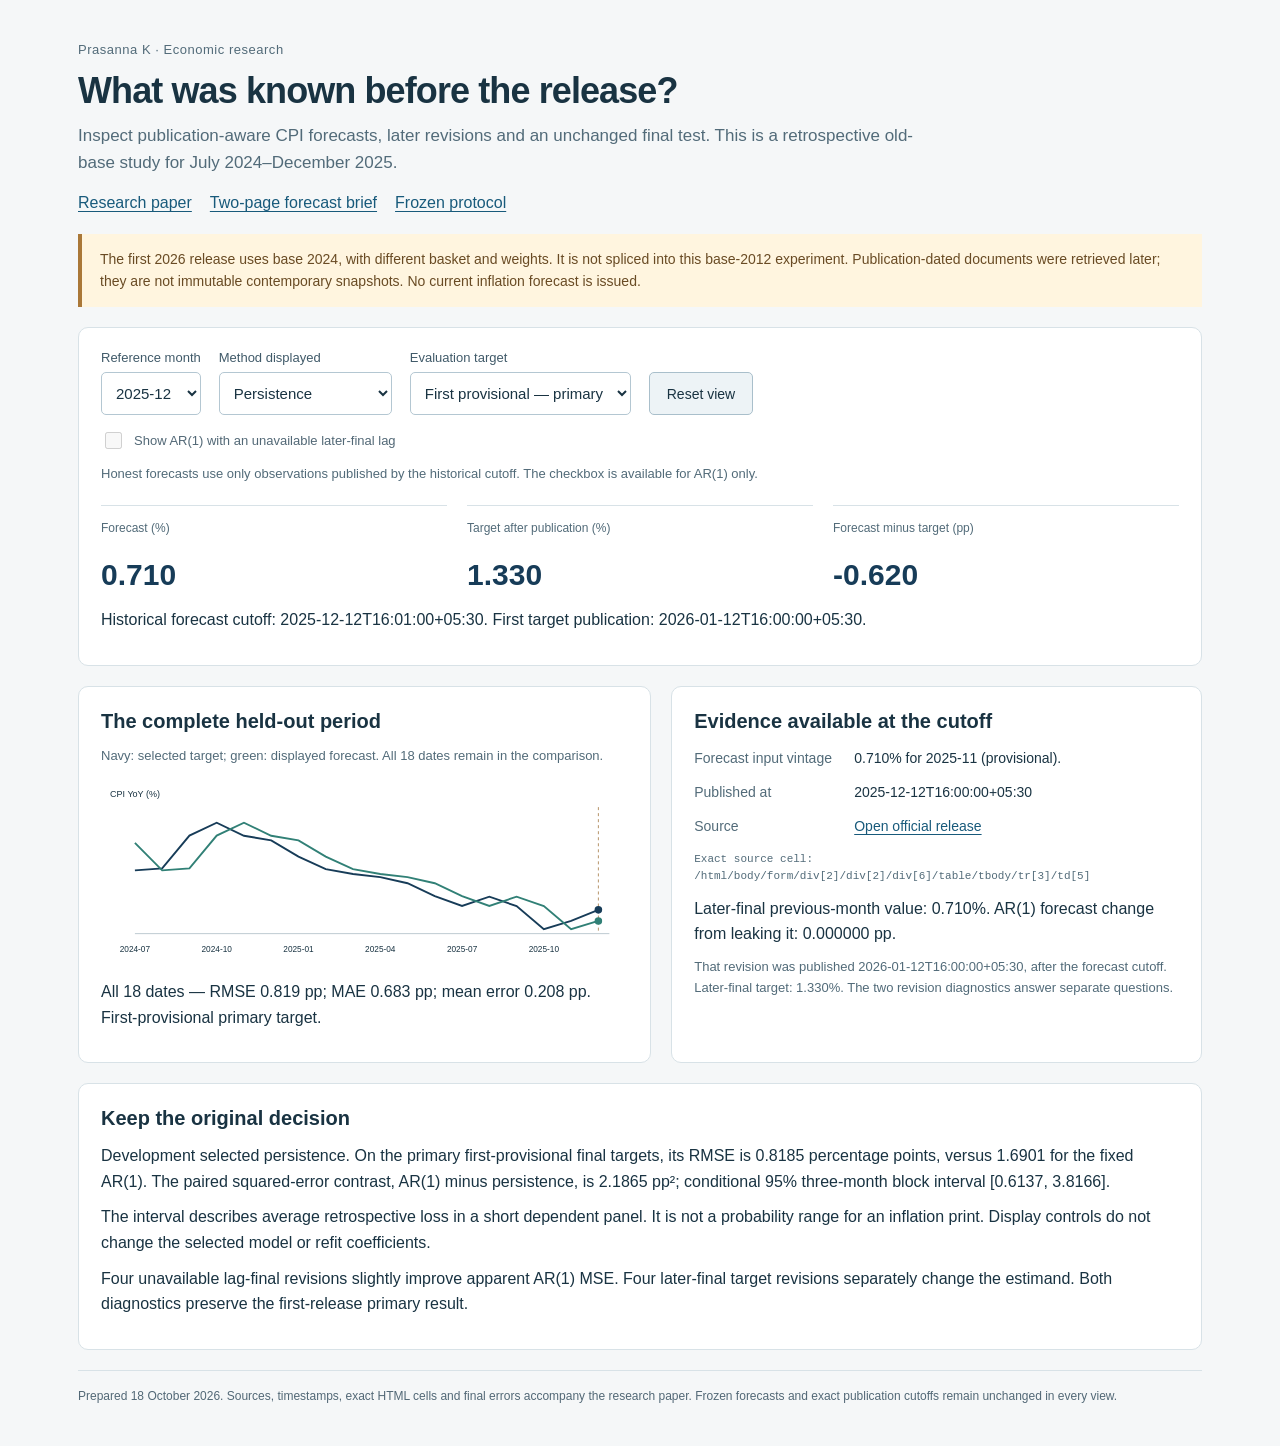
==== commit 4e4bb5bb: "Improve text contrast and update verified PDF parser dependency" ====
--- a/docs/index.html
+++ b/docs/index.html
@@ -1,4 +1,4 @@
-<!doctype html><html lang="en"><head><meta charset="utf-8"><meta name="viewport" content="width=device-width,initial-scale=1"><title>CPI release vintages | Prasanna K</title><style>:root{font-family:Inter,Segoe UI,Arial,sans-serif;color:#193342;background:#f5f7f8;font-synthesis:none}*{box-sizing:border-box}body{margin:0}main{max-width:1180px;margin:auto;padding:32px 28px 40px}header{padding:8px 0 22px}.eyebrow{font-size:13px;letter-spacing:.04em;color:#526b79;margin:0 0 9px}h1{font-size:36px;line-height:1.15;letter-spacing:-.025em;margin:0 0 12px;max-width:930px}h2{font-size:20px;line-height:1.25;margin:0 0 12px}.lead{max-width:860px;font-size:17px;line-height:1.55;color:#526b79;margin:0 0 18px}p{line-height:1.6;margin:10px 0}nav{display:flex;gap:18px;flex-wrap:wrap}a{color:#185a7b;text-decoration-thickness:1px;text-underline-offset:3px}a:hover{color:#0a354b}.notice{background:#fff5df;border-left:4px solid #aa7838;padding:15px 18px;line-height:1.55;margin:0 0 20px;font-size:14px;color:#694b24}.panel{background:white;border:1px solid #d8e2e7;border-radius:10px;padding:22px;margin-bottom:20px;min-width:0}.controls{display:flex;gap:18px;align-items:end;flex-wrap:wrap;margin-bottom:14px}label{display:flex;flex-direction:column;gap:7px;font-size:13px;color:#405a69}select,input[type=number]{font:inherit;font-size:15px;color:#193342;border:1px solid #b4c7d2;border-radius:5px;background:#fff;padding:10px;min-height:43px;max-width:100%}select{max-width:330px}input[type=number]{width:145px}button{font:inherit;font-size:14px;padding:11px 17px;border:1px solid #a9bfcb;border-radius:5px;background:#edf3f6;color:#193342;cursor:pointer;min-height:43px}button:hover{background:#e2edf2}button:focus-visible,a:focus-visible,input:focus-visible,select:focus-visible{outline:3px solid #d5983a;outline-offset:3px}.metrics{display:grid;grid-template-columns:repeat(3,minmax(0,1fr));gap:20px;margin:20px 0 13px}.metrics>div{border-top:1px solid #d8e2e7;padding-top:13px}.metrics span{display:block;font-size:12px;line-height:1.5;color:#526b79;min-height:36px}.metrics strong{display:block;font-size:30px;line-height:1.3;color:#173c58;font-weight:650;overflow-wrap:anywhere}.metrics .small-number{font-size:23px}.negative{color:#a43f29!important}.subtle{font-size:13px;color:#526b79}.columns{display:grid;grid-template-columns:1.08fr 1fr;gap:20px}.columns>.panel{height:100%}.columns{margin-bottom:20px}.columns>.panel{margin:0}.compact{grid-template-columns:repeat(2,minmax(0,1fr))}.scroll{overflow:auto}table{border-collapse:collapse;width:100%;font-size:13px}th,td{padding:12px 9px;text-align:right;line-height:1.4;border-bottom:1px solid #e0e8ec;white-space:nowrap}th{font-weight:600;color:#526b79;background:#f4f7f9}th:first-child,td:first-child{text-align:left;white-space:normal}svg{display:block;width:100%;height:auto;margin:14px 0;fill:#193342}dl{display:grid;grid-template-columns:145px minmax(0,1fr);gap:13px 15px;font-size:14px;line-height:1.5}dt{color:#526b79}dd{margin:0;overflow-wrap:anywhere}.mono{font-family:ui-monospace,Consolas,monospace;font-size:11px;overflow-wrap:anywhere;color:#526b79}.check{flex-direction:row;align-items:center;gap:9px;margin:12px 0}.check input{width:17px;height:17px}.check:has(input:disabled){color:#788d98}footer{font-size:12px;color:#627c8b;line-height:1.6;margin-top:20px;padding-top:16px;border-top:1px solid #d8e2e7}@media(max-width:760px){main{padding:22px 16px}h1{font-size:29px}.lead{font-size:16px}.columns{grid-template-columns:1fr}.metrics{grid-template-columns:1fr;gap:12px}.metrics span{min-height:0}.metrics strong{font-size:28px}.controls{align-items:stretch;gap:12px}.controls label{flex:1 1 210px}select{width:100%;max-width:100%}.panel{padding:18px}dl{grid-template-columns:1fr;gap:4px}dd{margin-bottom:10px}.compact{grid-template-columns:1fr 1fr}.compact strong{font-size:25px}}
+<!doctype html><html lang="en"><head><meta charset="utf-8"><meta name="viewport" content="width=device-width,initial-scale=1"><title>CPI release vintages | Prasanna K</title><style>:root{font-family:Inter,Segoe UI,Arial,sans-serif;color:#193342;background:#f5f7f8;font-synthesis:none}*{box-sizing:border-box}body{margin:0}main{max-width:1180px;margin:auto;padding:32px 28px 40px}header{padding:8px 0 22px}.eyebrow{font-size:13px;letter-spacing:.04em;color:#526b79;margin:0 0 9px}h1{font-size:36px;line-height:1.15;letter-spacing:-.025em;margin:0 0 12px;max-width:930px}h2{font-size:20px;line-height:1.25;margin:0 0 12px}.lead{max-width:860px;font-size:17px;line-height:1.55;color:#526b79;margin:0 0 18px}p{line-height:1.6;margin:10px 0}nav{display:flex;gap:18px;flex-wrap:wrap}a{color:#185a7b;text-decoration-thickness:1px;text-underline-offset:3px}a:hover{color:#0a354b}.notice{background:#fff5df;border-left:4px solid #aa7838;padding:15px 18px;line-height:1.55;margin:0 0 20px;font-size:14px;color:#694b24}.panel{background:white;border:1px solid #d8e2e7;border-radius:10px;padding:22px;margin-bottom:20px;min-width:0}.controls{display:flex;gap:18px;align-items:end;flex-wrap:wrap;margin-bottom:14px}label{display:flex;flex-direction:column;gap:7px;font-size:13px;color:#405a69}select,input[type=number]{font:inherit;font-size:15px;color:#193342;border:1px solid #b4c7d2;border-radius:5px;background:#fff;padding:10px;min-height:43px;max-width:100%}select{max-width:330px}input[type=number]{width:145px}button{font:inherit;font-size:14px;padding:11px 17px;border:1px solid #a9bfcb;border-radius:5px;background:#edf3f6;color:#193342;cursor:pointer;min-height:43px}button:hover{background:#e2edf2}button:focus-visible,a:focus-visible,input:focus-visible,select:focus-visible{outline:3px solid #d5983a;outline-offset:3px}.metrics{display:grid;grid-template-columns:repeat(3,minmax(0,1fr));gap:20px;margin:20px 0 13px}.metrics>div{border-top:1px solid #d8e2e7;padding-top:13px}.metrics span{display:block;font-size:12px;line-height:1.5;color:#526b79;min-height:36px}.metrics strong{display:block;font-size:30px;line-height:1.3;color:#173c58;font-weight:650;overflow-wrap:anywhere}.metrics .small-number{font-size:23px}.negative{color:#a43f29!important}.subtle{font-size:13px;color:#526b79}.columns{display:grid;grid-template-columns:1.08fr 1fr;gap:20px}.columns>.panel{height:100%}.columns{margin-bottom:20px}.columns>.panel{margin:0}.compact{grid-template-columns:repeat(2,minmax(0,1fr))}.scroll{overflow:auto}table{border-collapse:collapse;width:100%;font-size:13px}th,td{padding:12px 9px;text-align:right;line-height:1.4;border-bottom:1px solid #e0e8ec;white-space:nowrap}th{font-weight:600;color:#526b79;background:#f4f7f9}th:first-child,td:first-child{text-align:left;white-space:normal}svg{display:block;width:100%;height:auto;margin:14px 0;fill:#193342}dl{display:grid;grid-template-columns:145px minmax(0,1fr);gap:13px 15px;font-size:14px;line-height:1.5}dt{color:#526b79}dd{margin:0;overflow-wrap:anywhere}.mono{font-family:ui-monospace,Consolas,monospace;font-size:11px;overflow-wrap:anywhere;color:#526b79}.check{flex-direction:row;align-items:center;gap:9px;margin:12px 0}.check input{width:17px;height:17px}.check:has(input:disabled){color:#526876}footer{font-size:12px;color:#526876;line-height:1.6;margin-top:20px;padding-top:16px;border-top:1px solid #d8e2e7}@media(max-width:760px){main{padding:22px 16px}h1{font-size:29px}.lead{font-size:16px}.columns{grid-template-columns:1fr}.metrics{grid-template-columns:1fr;gap:12px}.metrics span{min-height:0}.metrics strong{font-size:28px}.controls{align-items:stretch;gap:12px}.controls label{flex:1 1 210px}select{width:100%;max-width:100%}.panel{padding:18px}dl{grid-template-columns:1fr;gap:4px}dd{margin-bottom:10px}.compact{grid-template-columns:1fr 1fr}.compact strong{font-size:25px}}
 </style></head><body><main><header><p class="eyebrow">Prasanna K · Economic research</p><h1>What was known before the release?</h1><p class="lead">Inspect publication-aware CPI forecasts, later revisions and an unchanged final test. This is a retrospective old-base study for July 2024–December 2025.</p><nav><a href="exports/P6_Inflation_Research_Paper.pdf">Research paper</a><a href="exports/P6_December_2025_Forecast_Brief.pdf">Two-page forecast brief</a><a href="exports/protocol.html">Frozen protocol</a></nav></header>
 <aside class="notice">The first 2026 release uses base 2024, with different basket and weights. It is not spliced into this base-2012 experiment. Publication-dated documents were retrieved later; they are not immutable contemporary snapshots. No current inflation forecast is issued.</aside>
 <section class="panel"><div class="controls"><label>Reference month<select id="month"></select></label><label>Method displayed<select id="method"><option value="persistence">Persistence</option><option value="ridge_ar1">Fixed Ridge AR(1)</option><option value="seasonal_12month">Seasonal 12-month</option></select></label><label>Evaluation target<select id="target"><option value="first">First provisional — primary</option><option value="later">Later final — diagnostic</option></select></label><button id="reset" type="button">Reset view</button></div><label class="check"><input type="checkbox" id="hindsight">Show AR(1) with an unavailable later-final lag</label><p id="hindsight-note" class="subtle"></p>
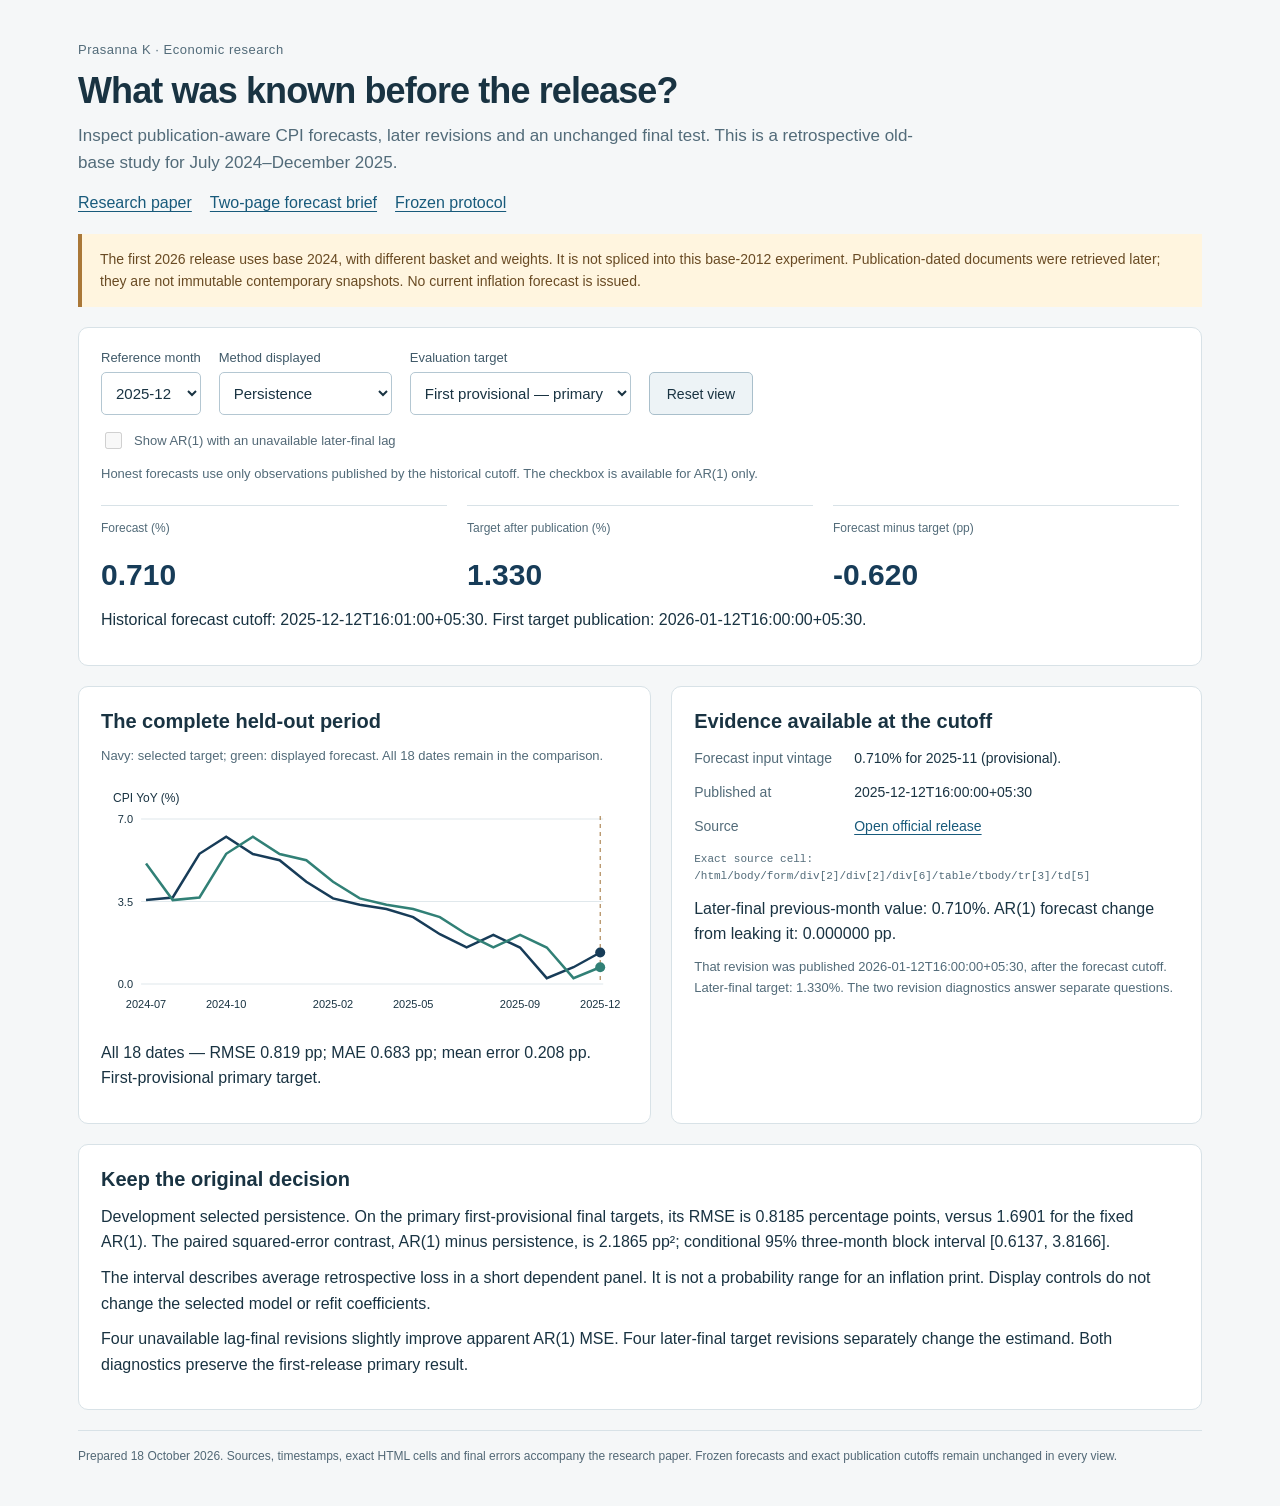
==== commit 7d033e3f: "Improve mobile chart readability and preserve audited results" ====
--- a/docs/index.html
+++ b/docs/index.html
@@ -11,10 +11,18 @@
 el('month').innerHTML=rows.map(r=>`<option value="${r.target_month}">${r.target_month}</option>`).join('');
 function prediction(row,method,hindsight){return hindsight&&method==='ridge_ar1'?row.hindsight_ar1_prediction:row.forecasts[method];}
 function metric(method,target,hindsight){const errors=rows.map(r=>prediction(r,method,hindsight)-(target==='later'?r.later_final_target:r.first_provisional_actual));return{mae:errors.reduce((a,v)=>a+Math.abs(v),0)/errors.length,rmse:Math.sqrt(errors.reduce((a,v)=>a+v*v,0)/errors.length),bias:errors.reduce((a,v)=>a+v,0)/errors.length};}
-function chart(method,target,hindsight,index){const actual=rows.map(r=>target==='later'?r.later_final_target:r.first_provisional_actual),forecast=rows.map(r=>prediction(r,method,hindsight)),max=Math.max(...actual,...forecast)*1.12,w=700,h=245,x=i=>45+i*36.2,y=v=>204-v/max*165;
-let svg=`<svg xmlns="http://www.w3.org/2000/svg" viewBox="0 0 ${w} ${h}"><line x1="45" y1="204" x2="675" y2="204" stroke="#a8bac3"/><text x="12" y="22" font-size="12">CPI YoY (%)</text><line x1="${x(index)}" y1="36" x2="${x(index)}" y2="204" stroke="#9e7137" stroke-dasharray="4 4"/>`;
-for(const [values,color] of [[actual,'#173c58'],[forecast,'#318076']]){svg+=`<polyline fill="none" stroke="${color}" stroke-width="2.5" points="${values.map((v,i)=>x(i)+','+y(v)).join(' ')}"/>`;svg+=`<circle cx="${x(index)}" cy="${y(values[index])}" r="5" fill="${color}"/>`;}
-for(let i=0;i<rows.length;i+=3)svg+=`<text x="${x(i)}" y="228" font-size="11" text-anchor="middle">${rows[i].target_month}</text>`;return svg+'</svg>';}
+function chart(method,target,hindsight,index){
+ const actual=rows.map(r=>target==='later'?r.later_final_target:r.first_provisional_actual),forecast=rows.map(r=>prediction(r,method,hindsight));
+ const max=Math.max(...actual,...forecast)*1.12,w=Math.max(220,Math.min(700,el('forecast-chart').clientWidth||700)),h=245;
+ const x=i=>45+i*(w-73)/(rows.length-1),y=v=>204-v/max*165;
+ let svg='<svg xmlns="http://www.w3.org/2000/svg" role="img" aria-label="CPI year-on-year inflation in percent: displayed forecast and target across all 18 held-out dates" viewBox="0 0 '+w+' '+h+'"><text x="12" y="22" font-size="12">CPI YoY (%)</text>';
+ for(const v of [0,max/2,max]){const yp=y(v);svg+='<line x1="40" y1="'+yp+'" x2="'+(w-25)+'" y2="'+yp+'" stroke="#e0e8ec"/><text x="32" y="'+(yp+4)+'" font-size="11" text-anchor="end">'+v.toFixed(1)+'</text>';}
+ svg+='<line x1="'+x(index)+'" y1="36" x2="'+x(index)+'" y2="204" stroke="#9e7137" stroke-dasharray="4 4"/>';
+ for(const [values,color] of [[actual,'#173c58'],[forecast,'#318076']]){svg+='<polyline fill="none" stroke="'+color+'" stroke-width="2.5" points="'+values.map((v,i)=>x(i)+','+y(v)).join(' ')+'"/><circle cx="'+x(index)+'" cy="'+y(values[index])+'" r="5" fill="'+color+'"/>';}
+ const ticks=Math.max(2,Math.floor((w-73)/85)+1);
+ for(let j=0;j<ticks;j++){const i=Math.round(j*(rows.length-1)/(ticks-1));svg+='<text x="'+x(i)+'" y="228" font-size="11" text-anchor="middle">'+rows[i].target_month+'</text>';}
+ return svg+'</svg>';
+}
 function render(){const method=el('method').value,target=el('target').value,index=rows.findIndex(r=>r.target_month===el('month').value),row=rows[index];
 el('hindsight').disabled=method!=='ridge_ar1';if(method!=='ridge_ar1')el('hindsight').checked=false;const hindsight=el('hindsight').checked&&method==='ridge_ar1';
 const forecast=prediction(row,method,hindsight),actual=target==='later'?row.later_final_target:row.first_provisional_actual,m=metric(method,target,hindsight);
@@ -26,5 +34,5 @@
 el('revision').textContent='Later-final previous-month value: '+num(row.hindsight_lag_final.value)+'%. AR(1) forecast change from leaking it: '+num(row.hindsight_minus_honest_prediction_pp,6)+' pp.';
 el('revision-date').textContent='That revision was published '+row.hindsight_lag_final.published_at+', after the forecast cutoff. Later-final target: '+num(row.later_final_target)+'%. The two revision diagnostics answer separate questions.';}
 function reset(){el('month').value='2025-12';el('method').value='persistence';el('target').value='first';el('hindsight').checked=false;render();}
-for(const id of ['month','method','target','hindsight'])el(id).addEventListener('change',render);el('reset').addEventListener('click',reset);reset();window.P6Demo={data,prediction,metric,render,reset};})();
+for(const id of ['month','method','target','hindsight'])el(id).addEventListener('change',render);el('reset').addEventListener('click',reset);let resizeFrame=0;if(typeof window.addEventListener==='function')window.addEventListener('resize',()=>{cancelAnimationFrame(resizeFrame);resizeFrame=requestAnimationFrame(render);});reset();window.P6Demo={data,prediction,metric,render,reset};})();
 </script></body></html>
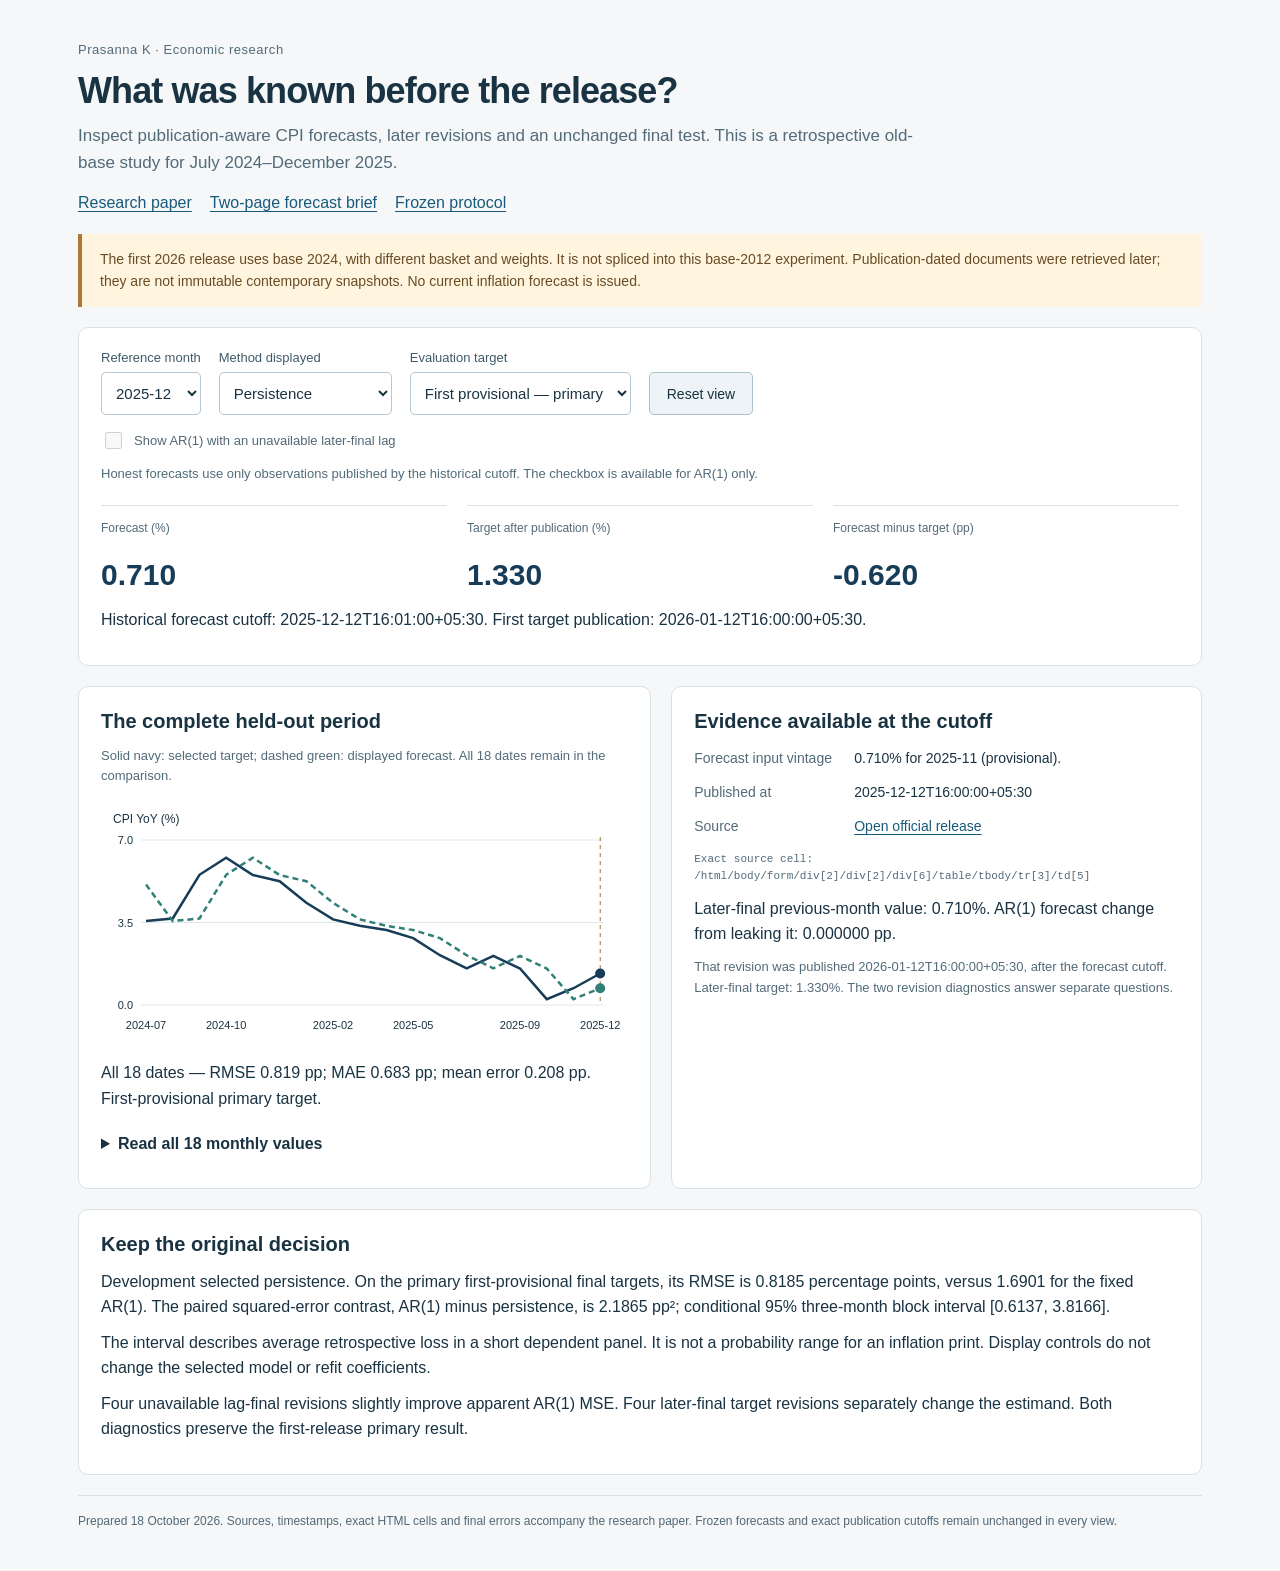
==== commit 319c71c4: "Expose all CPI chart values and announce accessible scenario results" ====
--- a/docs/index.html
+++ b/docs/index.html
@@ -1,9 +1,11 @@
-<!doctype html><html lang="en"><head><meta charset="utf-8"><meta name="viewport" content="width=device-width,initial-scale=1"><title>CPI release vintages | Prasanna K</title><style>:root{font-family:Inter,Segoe UI,Arial,sans-serif;color:#193342;background:#f5f7f8;font-synthesis:none}*{box-sizing:border-box}body{margin:0}main{max-width:1180px;margin:auto;padding:32px 28px 40px}header{padding:8px 0 22px}.eyebrow{font-size:13px;letter-spacing:.04em;color:#526b79;margin:0 0 9px}h1{font-size:36px;line-height:1.15;letter-spacing:-.025em;margin:0 0 12px;max-width:930px}h2{font-size:20px;line-height:1.25;margin:0 0 12px}.lead{max-width:860px;font-size:17px;line-height:1.55;color:#526b79;margin:0 0 18px}p{line-height:1.6;margin:10px 0}nav{display:flex;gap:18px;flex-wrap:wrap}a{color:#185a7b;text-decoration-thickness:1px;text-underline-offset:3px}a:hover{color:#0a354b}.notice{background:#fff5df;border-left:4px solid #aa7838;padding:15px 18px;line-height:1.55;margin:0 0 20px;font-size:14px;color:#694b24}.panel{background:white;border:1px solid #d8e2e7;border-radius:10px;padding:22px;margin-bottom:20px;min-width:0}.controls{display:flex;gap:18px;align-items:end;flex-wrap:wrap;margin-bottom:14px}label{display:flex;flex-direction:column;gap:7px;font-size:13px;color:#405a69}select,input[type=number]{font:inherit;font-size:15px;color:#193342;border:1px solid #b4c7d2;border-radius:5px;background:#fff;padding:10px;min-height:43px;max-width:100%}select{max-width:330px}input[type=number]{width:145px}button{font:inherit;font-size:14px;padding:11px 17px;border:1px solid #a9bfcb;border-radius:5px;background:#edf3f6;color:#193342;cursor:pointer;min-height:43px}button:hover{background:#e2edf2}button:focus-visible,a:focus-visible,input:focus-visible,select:focus-visible{outline:3px solid #d5983a;outline-offset:3px}.metrics{display:grid;grid-template-columns:repeat(3,minmax(0,1fr));gap:20px;margin:20px 0 13px}.metrics>div{border-top:1px solid #d8e2e7;padding-top:13px}.metrics span{display:block;font-size:12px;line-height:1.5;color:#526b79;min-height:36px}.metrics strong{display:block;font-size:30px;line-height:1.3;color:#173c58;font-weight:650;overflow-wrap:anywhere}.metrics .small-number{font-size:23px}.negative{color:#a43f29!important}.subtle{font-size:13px;color:#526b79}.columns{display:grid;grid-template-columns:1.08fr 1fr;gap:20px}.columns>.panel{height:100%}.columns{margin-bottom:20px}.columns>.panel{margin:0}.compact{grid-template-columns:repeat(2,minmax(0,1fr))}.scroll{overflow:auto}table{border-collapse:collapse;width:100%;font-size:13px}th,td{padding:12px 9px;text-align:right;line-height:1.4;border-bottom:1px solid #e0e8ec;white-space:nowrap}th{font-weight:600;color:#526b79;background:#f4f7f9}th:first-child,td:first-child{text-align:left;white-space:normal}svg{display:block;width:100%;height:auto;margin:14px 0;fill:#193342}dl{display:grid;grid-template-columns:145px minmax(0,1fr);gap:13px 15px;font-size:14px;line-height:1.5}dt{color:#526b79}dd{margin:0;overflow-wrap:anywhere}.mono{font-family:ui-monospace,Consolas,monospace;font-size:11px;overflow-wrap:anywhere;color:#526b79}.check{flex-direction:row;align-items:center;gap:9px;margin:12px 0}.check input{width:17px;height:17px}.check:has(input:disabled){color:#526876}footer{font-size:12px;color:#526876;line-height:1.6;margin-top:20px;padding-top:16px;border-top:1px solid #d8e2e7}@media(max-width:760px){main{padding:22px 16px}h1{font-size:29px}.lead{font-size:16px}.columns{grid-template-columns:1fr}.metrics{grid-template-columns:1fr;gap:12px}.metrics span{min-height:0}.metrics strong{font-size:28px}.controls{align-items:stretch;gap:12px}.controls label{flex:1 1 210px}select{width:100%;max-width:100%}.panel{padding:18px}dl{grid-template-columns:1fr;gap:4px}dd{margin-bottom:10px}.compact{grid-template-columns:1fr 1fr}.compact strong{font-size:25px}}
+<!doctype html><html lang="en"><head><meta charset="utf-8"><meta name="viewport" content="width=device-width,initial-scale=1"><title>CPI release vintages | Prasanna K</title><style>:root{font-family:Inter,Segoe UI,Arial,sans-serif;color:#193342;background:#f5f7f8;font-synthesis:none}*{box-sizing:border-box}body{margin:0}main{max-width:1180px;margin:auto;padding:32px 28px 40px}header{padding:8px 0 22px}.eyebrow{font-size:13px;letter-spacing:.04em;color:#526b79;margin:0 0 9px}h1{font-size:36px;line-height:1.15;letter-spacing:-.025em;margin:0 0 12px;max-width:930px}h2{font-size:20px;line-height:1.25;margin:0 0 12px}.lead{max-width:860px;font-size:17px;line-height:1.55;color:#526b79;margin:0 0 18px}p{line-height:1.6;margin:10px 0}nav{display:flex;gap:18px;flex-wrap:wrap}a{color:#185a7b;text-decoration-thickness:1px;text-underline-offset:3px}a:hover{color:#0a354b}.notice{background:#fff5df;border-left:4px solid #aa7838;padding:15px 18px;line-height:1.55;margin:0 0 20px;font-size:14px;color:#694b24}.panel{background:white;border:1px solid #d8e2e7;border-radius:10px;padding:22px;margin-bottom:20px;min-width:0}.controls{display:flex;gap:18px;align-items:end;flex-wrap:wrap;margin-bottom:14px}label{display:flex;flex-direction:column;gap:7px;font-size:13px;color:#405a69}select,input[type=number]{font:inherit;font-size:15px;color:#193342;border:1px solid #b4c7d2;border-radius:5px;background:#fff;padding:10px;min-height:43px;max-width:100%}select{max-width:330px}input[type=number]{width:145px}button{font:inherit;font-size:14px;padding:11px 17px;border:1px solid #a9bfcb;border-radius:5px;background:#edf3f6;color:#193342;cursor:pointer;min-height:43px}button:hover{background:#e2edf2}button:focus-visible,a:focus-visible,input:focus-visible,select:focus-visible{outline:3px solid #185a7b;outline-offset:3px}.metrics{display:grid;grid-template-columns:repeat(3,minmax(0,1fr));gap:20px;margin:20px 0 13px}.metrics>div{border-top:1px solid #d8e2e7;padding-top:13px}.metrics span{display:block;font-size:12px;line-height:1.5;color:#526b79;min-height:36px}.metrics strong{display:block;font-size:30px;line-height:1.3;color:#173c58;font-weight:650;overflow-wrap:anywhere}.metrics .small-number{font-size:23px}.negative{color:#a43f29!important}.subtle{font-size:13px;color:#526b79}.columns{display:grid;grid-template-columns:1.08fr 1fr;gap:20px}.columns>.panel{height:100%}.columns{margin-bottom:20px}.columns>.panel{margin:0}.compact{grid-template-columns:repeat(2,minmax(0,1fr))}.scroll{overflow:auto}table{border-collapse:collapse;width:100%;font-size:13px}th,td{padding:12px 9px;text-align:right;line-height:1.4;border-bottom:1px solid #e0e8ec;white-space:nowrap}th{font-weight:600;color:#526b79;background:#f4f7f9}th:first-child,td:first-child{text-align:left;white-space:normal}svg{display:block;width:100%;height:auto;margin:14px 0;fill:#193342}dl{display:grid;grid-template-columns:145px minmax(0,1fr);gap:13px 15px;font-size:14px;line-height:1.5}dt{color:#526b79}dd{margin:0;overflow-wrap:anywhere}.mono{font-family:ui-monospace,Consolas,monospace;font-size:11px;overflow-wrap:anywhere;color:#526b79}.check{flex-direction:row;align-items:center;gap:9px;margin:12px 0}.check input{width:17px;height:17px}.check:has(input:disabled){color:#526876}footer{font-size:12px;color:#526876;line-height:1.6;margin-top:20px;padding-top:16px;border-top:1px solid #d8e2e7}@media(max-width:760px){main{padding:22px 16px}h1{font-size:29px}.lead{font-size:16px}.columns{grid-template-columns:1fr}.metrics{grid-template-columns:1fr;gap:12px}.metrics span{min-height:0}.metrics strong{font-size:28px}.controls{align-items:stretch;gap:12px}.controls label{flex:1 1 210px}select{width:100%;max-width:100%}.panel{padding:18px}dl{grid-template-columns:1fr;gap:4px}dd{margin-bottom:10px}.compact{grid-template-columns:1fr 1fr}.compact strong{font-size:25px}}
+
+.sr-only{position:absolute;width:1px;height:1px;padding:0;margin:-1px;overflow:hidden;clip-path:inset(50%);white-space:nowrap;border:0}summary{cursor:pointer;font-weight:600;line-height:1.5;padding:10px 0}summary:focus-visible,.scroll:focus-visible{outline:3px solid #185a7b;outline-offset:3px}.scroll{max-width:100%}caption{text-align:left;line-height:1.5;padding:12px 0;color:#405a69}tbody th{font-weight:500;background:transparent;color:#193342}.selected-month{background:#edf3f6}
 </style></head><body><main><header><p class="eyebrow">Prasanna K · Economic research</p><h1>What was known before the release?</h1><p class="lead">Inspect publication-aware CPI forecasts, later revisions and an unchanged final test. This is a retrospective old-base study for July 2024–December 2025.</p><nav><a href="exports/P6_Inflation_Research_Paper.pdf">Research paper</a><a href="exports/P6_December_2025_Forecast_Brief.pdf">Two-page forecast brief</a><a href="exports/protocol.html">Frozen protocol</a></nav></header>
 <aside class="notice">The first 2026 release uses base 2024, with different basket and weights. It is not spliced into this base-2012 experiment. Publication-dated documents were retrieved later; they are not immutable contemporary snapshots. No current inflation forecast is issued.</aside>
-<section class="panel"><div class="controls"><label>Reference month<select id="month"></select></label><label>Method displayed<select id="method"><option value="persistence">Persistence</option><option value="ridge_ar1">Fixed Ridge AR(1)</option><option value="seasonal_12month">Seasonal 12-month</option></select></label><label>Evaluation target<select id="target"><option value="first">First provisional — primary</option><option value="later">Later final — diagnostic</option></select></label><button id="reset" type="button">Reset view</button></div><label class="check"><input type="checkbox" id="hindsight">Show AR(1) with an unavailable later-final lag</label><p id="hindsight-note" class="subtle"></p>
+<section class="panel"><div class="controls"><label>Reference month<select id="month"></select></label><label>Method displayed<select id="method"><option value="persistence">Persistence</option><option value="ridge_ar1">Fixed Ridge AR(1)</option><option value="seasonal_12month">Seasonal 12-month</option></select></label><label>Evaluation target<select id="target"><option value="first">First provisional — primary</option><option value="later">Later final — diagnostic</option></select></label><button id="reset" type="button">Reset view</button></div><label class="check"><input type="checkbox" id="hindsight" aria-describedby="hindsight-note">Show AR(1) with an unavailable later-final lag</label><p id="hindsight-note" class="subtle"></p><p id="view-status" class="sr-only" role="status" aria-live="polite" aria-atomic="true"></p>
 <div class="metrics"><div><span>Forecast (%)</span><strong id="forecast"></strong></div><div><span>Target after publication (%)</span><strong id="actual"></strong></div><div><span>Forecast minus target (pp)</span><strong id="error"></strong></div></div><p id="timing"></p></section>
-<div class="columns"><section class="panel"><h2>The complete held-out period</h2><p class="subtle">Navy: selected target; green: displayed forecast. All 18 dates remain in the comparison.</p><div id="forecast-chart" role="img" aria-label="Eighteen monthly CPI targets and frozen forecasts"></div><p id="scores"></p></section><section class="panel"><h2>Evidence available at the cutoff</h2><dl><dt>Forecast input vintage</dt><dd id="lag"></dd><dt>Published at</dt><dd id="lag-date"></dd><dt>Source</dt><dd><a id="source" target="_blank" rel="noopener noreferrer">Open official release</a></dd></dl><p id="cell" class="mono"></p><p id="revision"></p><p id="revision-date" class="subtle"></p></section></div>
+<div class="columns"><section class="panel"><h2>The complete held-out period</h2><p class="subtle">Solid navy: selected target; dashed green: displayed forecast. All 18 dates remain in the comparison.</p><div id="forecast-chart" role="img" aria-label="Eighteen monthly CPI targets and frozen forecasts" aria-describedby="chart-table-help"></div><p id="scores"></p><details><summary>Read all 18 monthly values</summary><p id="chart-table-help" class="subtle">The table shows the same dates, forecasts and targets as the chart. The selected month is marked.</p><div class="scroll" tabindex="0" role="region" aria-labelledby="forecast-table-caption"><table><caption id="forecast-table-caption"></caption><thead><tr><th scope="col">Month</th><th scope="col">Forecast (%)</th><th scope="col">Target (%)</th><th scope="col">Error (pp)</th></tr></thead><tbody id="forecast-rows"></tbody></table></div></details></section><section class="panel"><h2>Evidence available at the cutoff</h2><dl><dt>Forecast input vintage</dt><dd id="lag"></dd><dt>Published at</dt><dd id="lag-date"></dd><dt>Source</dt><dd><a id="source" target="_blank" rel="noopener noreferrer">Open official release</a></dd></dl><p id="cell" class="mono"></p><p id="revision"></p><p id="revision-date" class="subtle"></p></section></div>
 <section class="panel"><h2>Keep the original decision</h2><p>Development selected persistence. On the primary first-provisional final targets, its RMSE is 0.8185 percentage points, versus 1.6901 for the fixed AR(1). The paired squared-error contrast, AR(1) minus persistence, is 2.1865 pp²; conditional 95% three-month block interval [0.6137, 3.8166].</p><p>The interval describes average retrospective loss in a short dependent panel. It is not a probability range for an inflation print. Display controls do not change the selected model or refit coefficients.</p><p>Four unavailable lag-final revisions slightly improve apparent AR(1) MSE. Four later-final target revisions separately change the estimand. Both diagnostics preserve the first-release primary result.</p></section>
 <footer>Prepared 18 October 2026. Sources, timestamps, exact HTML cells and final errors accompany the research paper. Frozen forecasts and exact publication cutoffs remain unchanged in every view.</footer></main>
 <script id="evidence" type="application/json">{"error_decomposition":{"2024":{"persistence":{"mae_pp":0.8666666666666667,"mean_error_pp":-0.02333333333333328,"mse_pp_squared":1.1480333333333335,"rmse_pp":1.0714631740444156},"ridge_ar1":{"mae_pp":0.91144666039283,"mean_error_pp":0.5082004961534495,"mse_pp_squared":1.0987628855513525,"rmse_pp":1.0482189110826767},"seasonal_12month":{"mae_pp":1.571666666666667,"mean_error_pp":0.9683333333333333,"mse_pp_squared":4.594116666666667,"rmse_pp":2.1433890609655233}},"2025":{"persistence":{"mae_pp":0.5908333333333332,"mean_error_pp":0.32416666666666666,"mse_pp_squared":0.4309416666666666,"rmse_pp":0.6564614738632166},"ridge_ar1":{"mae_pp":1.8538052251263604,"mean_error_pp":1.8538052251263604,"mse_pp_squared":3.7353626113666354,"rmse_pp":1.932708620399525},"seasonal_12month":{"mae_pp":2.7175,"mean_error_pp":2.7175,"mse_pp_squared":9.699358333333333,"rmse_pp":3.1143792854007573}}},"first_month":"2024-07","hindsight_diagnostic":{"changed_lag_releases":4,"max_abs_forecast_change_pp":0.05755755936330642,"metrics_same_frozen_ar1_with_unavailable_final_lag":{"mae_pp":1.5387264108924614,"mean_error_pp":1.404311022812668,"mse_pp_squared":2.840676182001727,"rmse_pp":1.6854305627944828},"mse_change_contaminated_minus_honest":-0.015819854093147432,"warning":"Later-final lag is published only with target, after cutoff. Not an available forecast."},"last_month":"2025-12","later_final_target_diagnostic":{"changed_targets":4,"max_abs_target_revision_pp":0.10000000000000009,"metrics":{"persistence":{"mae_pp":0.6844444444444444,"mean_error_pp":0.20999999999999996,"mse_pp_squared":0.6680777777777778,"rmse_pp":0.8173602496927397},"ridge_ar1":{"mae_pp":1.5413523702151837,"mean_error_pp":1.40693698213539,"mse_pp_squared":2.8615631384065727,"rmse_pp":1.6916155409568017},"seasonal_12month":{"mae_pp":2.337222222222222,"mean_error_pp":2.136111111111111,"mse_pp_squared":8.007316666666668,"rmse_pp":2.829720245301056}},"warning":"Different estimand. Does not replace first-provisional primary evaluation."},"limitations":["18 dependent releases; conditional bootstrap interval only.","Publication-dated reconstruction, not immutable archived snapshots.","Small training/development panel and fixed coefficients.","No new-base/current inflation forecast; no causal policy effect.","Hindsight does not necessarily improve measured performance."],"metrics":{"persistence":{"mae_pp":0.6827777777777779,"mean_error_pp":0.20833333333333334,"mse_pp_squared":0.6699722222222222,"rmse_pp":0.8185183090329881},"ridge_ar1":{"mae_pp":1.5396857035485167,"mean_error_pp":1.4052703154687234,"mse_pp_squared":2.856496036094874,"rmse_pp":1.6901171663807435},"seasonal_12month":{"mae_pp":2.335555555555556,"mean_error_pp":2.1344444444444446,"mse_pp_squared":7.997611111111112,"rmse_pp":2.8280047933324144}},"n_releases":18,"per_release":[{"actual_source":{"base":2012,"cell_xpath":"/html/body/form/div[2]/div[2]/div[6]/div[1]/table/tbody/tr[3]/td[5]","metric":"headline_yoy_percent","published_at":"2024-08-12T17:30:00+05:30","reference_month":"2024-07","release_reference_month":"2024-07","sector":"Combined","source_file":"data/raw/source_2044604.html","source_sha256":"c33f23f8f750cfa660df57fe6817cfab9f7ca14cd4aff30fd981269414622ce5","source_url":"https://www.pib.gov.in/PressReleaseIframePage.aspx?PRID=2044604&lang=2&reg=3","status":"provisional","value":3.54},"errors_pp":{"persistence":1.54,"ridge_ar1":1.9986743063937924,"seasonal_12month":3.9000000000000004},"first_provisional_actual":3.54,"forecast_cutoff":"2024-07-12T17:31:00+05:30","forecasts":{"persistence":5.08,"ridge_ar1":5.538674306393792,"seasonal_12month":7.44},"hindsight_ar1_prediction":5.538674306393792,"hindsight_lag_final":{"base":2012,"cell_xpath":"/html/body/form/div[2]/div[2]/div[6]/div[1]/table/tbody/tr[3]/td[8]","metric":"headline_yoy_percent","published_at":"2024-08-12T17:30:00+05:30","reference_month":"2024-06","release_reference_month":"2024-07","sector":"Combined","source_file":"data/raw/source_2044604.html","source_sha256":"c33f23f8f750cfa660df57fe6817cfab9f7ca14cd4aff30fd981269414622ce5","source_url":"https://www.pib.gov.in/PressReleaseIframePage.aspx?PRID=2044604&lang=2&reg=3","status":"final","value":5.08},"hindsight_minus_honest_prediction_pp":0.0,"lag_source":{"base":2012,"cell_xpath":"/html/body/form/div[2]/div[2]/div[6]/table/tbody/tr[3]/td[5]","metric":"headline_yoy_percent","published_at":"2024-07-12T17:30:00+05:30","reference_month":"2024-06","release_reference_month":"2024-06","sector":"Combined","source_file":"data/raw/source_2032780.html","source_sha256":"2ccc552eabe3fa7733d10674a0f5b368e0d66b5d3c39a0cdde6b1de85d69c76e","source_url":"https://www.pib.gov.in/PressReleaseIframePage.aspx?PRID=2032780&lang=2&reg=3","status":"provisional","value":5.08},"later_final_source":{"base":2012,"cell_xpath":"/html/body/form/div[2]/div[2]/div[6]/div[1]/table/tbody/tr[3]/td[8]","metric":"headline_yoy_percent","published_at":"2024-09-12T17:30:00+05:30","reference_month":"2024-07","release_reference_month":"2024-08","sector":"Combined","source_file":"data/raw/source_2054203.html","source_sha256":"4848e65c07d605bbc25af68fb99dfd4ce476841e705bc6734def5a80fc88abc6","source_url":"https://www.pib.gov.in/PressReleaseIframePage.aspx?PRID=2054203&lang=2&reg=3","status":"final","value":3.6},"later_final_target":3.6,"seasonal_source":{"base":2012,"cell_xpath":"/html/body/form/div[2]/div[2]/div[6]/table/tbody/tr[3]/td[8]","metric":"headline_yoy_percent","published_at":"2023-09-12T17:30:00+05:30","reference_month":"2023-07","release_reference_month":"2023-08","sector":"Combined","source_file":"data/raw/source_1956659.html","source_sha256":"7fdc5b311df0d6e64ada3dc8b9526e9f96f64245a8c380e2317fd26580466d8f","source_url":"https://www.pib.gov.in/PressReleaseIframePage.aspx?PRID=1956659&lang=2&reg=3","status":"final","value":7.44},"split":"final","target_month":"2024-07","target_publication":"2024-08-12T17:30:00+05:30"},{"actual_source":{"base":2012,"cell_xpath":"/html/body/form/div[2]/div[2]/div[6]/div[1]/table/tbody/tr[3]/td[5]","metric":"headline_yoy_percent","published_at":"2024-09-12T17:30:00+05:30","reference_month":"2024-08","release_reference_month":"2024-08","sector":"Combined","source_file":"data/raw/source_2054203.html","source_sha256":"4848e65c07d605bbc25af68fb99dfd4ce476841e705bc6734def5a80fc88abc6","source_url":"https://www.pib.gov.in/PressReleaseIframePage.aspx?PRID=2054203&lang=2&reg=3","status":"provisional","value":3.65},"errors_pp":{"persistence":-0.10999999999999988,"ridge_ar1":1.0022878921988734,"seasonal_12month":3.18},"first_provisional_actual":3.65,"forecast_cutoff":"2024-08-12T17:31:00+05:30","forecasts":{"persistence":3.54,"ridge_ar1":4.652287892198873,"seasonal_12month":6.83},"hindsight_ar1_prediction":4.686822427816857,"hindsight_lag_final":{"base":2012,"cell_xpath":"/html/body/form/div[2]/div[2]/div[6]/div[1]/table/tbody/tr[3]/td[8]","metric":"headline_yoy_percent","published_at":"2024-09-12T17:30:00+05:30","reference_month":"2024-07","release_reference_month":"2024-08","sector":"Combined","source_file":"data/raw/source_2054203.html","source_sha256":"4848e65c07d605bbc25af68fb99dfd4ce476841e705bc6734def5a80fc88abc6","source_url":"https://www.pib.gov.in/PressReleaseIframePage.aspx?PRID=2054203&lang=2&reg=3","status":"final","value":3.6},"hindsight_minus_honest_prediction_pp":0.034534535617983586,"lag_source":{"base":2012,"cell_xpath":"/html/body/form/div[2]/div[2]/div[6]/div[1]/table/tbody/tr[3]/td[5]","metric":"headline_yoy_percent","published_at":"2024-08-12T17:30:00+05:30","reference_month":"2024-07","release_reference_month":"2024-07","sector":"Combined","source_file":"data/raw/source_2044604.html","source_sha256":"c33f23f8f750cfa660df57fe6817cfab9f7ca14cd4aff30fd981269414622ce5","source_url":"https://www.pib.gov.in/PressReleaseIframePage.aspx?PRID=2044604&lang=2&reg=3","status":"provisional","value":3.54},"later_final_source":{"base":2012,"cell_xpath":"/html/body/form/div[2]/div[2]/div[6]/div[1]/table/tbody/tr[3]/td[8]","metric":"headline_yoy_percent","published_at":"2024-10-14T17:30:00+05:30","reference_month":"2024-08","release_reference_month":"2024-09","sector":"Combined","source_file":"data/raw/source_2064700.html","source_sha256":"ead2fa9d8a1eb7c6eccc70f0e3fd2c1062845931ba4f1a225ee0299bc1d44f97","source_url":"https://www.pib.gov.in/PressReleaseIframePage.aspx?PRID=2064700&lang=2&reg=3","status":"final","value":3.65},"later_final_target":3.65,"seasonal_source":{"base":2012,"cell_xpath":"/html/body/form/div[2]/div[2]/div[6]/table/tbody/tr[3]/td[8]","metric":"headline_yoy_percent","published_at":"2023-10-12T17:30:00+05:30","reference_month":"2023-08","release_reference_month":"2023-09","sector":"Combined","source_file":"data/raw/source_1967118.html","source_sha256":"f9f09dd52bd4b607f7bef814ad8a16b2cb4ec1020ea2b9a052349185bbff6862","source_url":"https://www.pib.gov.in/PressReleaseIframePage.aspx?PRID=1967118&lang=2&reg=3","status":"final","value":6.83},"split":"final","target_month":"2024-08","target_publication":"2024-09-12T17:30:00+05:30"},{"actual_source":{"base":2012,"cell_xpath":"/html/body/form/div[2]/div[2]/div[6]/div[1]/table/tbody/tr[3]/td[5]","metric":"headline_yoy_percent","published_at":"2024-10-14T17:30:00+05:30","reference_month":"2024-09","release_reference_month":"2024-09","sector":"Combined","source_file":"data/raw/source_2064700.html","source_sha256":"ead2fa9d8a1eb7c6eccc70f0e3fd2c1062845931ba4f1a225ee0299bc1d44f97","source_url":"https://www.pib.gov.in/PressReleaseIframePage.aspx?PRID=2064700&lang=2&reg=3","status":"provisional","value":5.49},"errors_pp":{"persistence":-1.8400000000000003,"ridge_ar1":-0.7743987925014899,"seasonal_12month":-0.47000000000000064},"first_provisional_actual":5.49,"forecast_cutoff":"2024-09-12T17:31:00+05:30","forecasts":{"persistence":3.65,"ridge_ar1":4.71560120749851,"seasonal_12month":5.02},"hindsight_ar1_prediction":4.71560120749851,"hindsight_lag_final":{"base":2012,"cell_xpath":"/html/body/form/div[2]/div[2]/div[6]/div[1]/table/tbody/tr[3]/td[8]","metric":"headline_yoy_percent","published_at":"2024-10-14T17:30:00+05:30","reference_month":"2024-08","release_reference_month":"2024-09","sector":"Combined","source_file":"data/raw/source_2064700.html","source_sha256":"ead2fa9d8a1eb7c6eccc70f0e3fd2c1062845931ba4f1a225ee0299bc1d44f97","source_url":"https://www.pib.gov.in/PressReleaseIframePage.aspx?PRID=2064700&lang=2&reg=3","status":"final","value":3.65},"hindsight_minus_honest_prediction_pp":0.0,"lag_source":{"base":2012,"cell_xpath":"/html/body/form/div[2]/div[2]/div[6]/div[1]/table/tbody/tr[3]/td[5]","metric":"headline_yoy_percent","published_at":"2024-09-12T17:30:00+05:30","reference_month":"2024-08","release_reference_month":"2024-08","sector":"Combined","source_file":"data/raw/source_2054203.html","source_sha256":"4848e65c07d605bbc25af68fb99dfd4ce476841e705bc6734def5a80fc88abc6","source_url":"https://www.pib.gov.in/PressReleaseIframePage.aspx?PRID=2054203&lang=2&reg=3","status":"provisional","value":3.65},"later_final_source":{"base":2012,"cell_xpath":"/html/body/form/div[2]/div[2]/div[6]/div[1]/table/tbody/tr[3]/td[8]","metric":"headline_yoy_percent","published_at":"2024-11-12T16:00:00+05:30","reference_month":"2024-09","release_reference_month":"2024-10","sector":"Combined","source_file":"data/raw/source_2072719.html","source_sha256":"15a4f390546f75a4f300e4979791b2d3e39f69cfa4a2b48119349356355931b7","source_url":"https://www.pib.gov.in/PressReleaseIframePage.aspx?PRID=2072719&lang=2&reg=3","status":"final","value":5.49},"later_final_target":5.49,"seasonal_source":{"base":2012,"cell_xpath":"/html/body/form/div[2]/div[2]/div[6]/table/tbody/tr[3]/td[8]","metric":"headline_yoy_percent","published_at":"2023-11-13T17:30:00+05:30","reference_month":"2023-09","release_reference_month":"2023-10","sector":"Combined","source_file":"data/raw/source_1976688.html","source_sha256":"62ee5ea573dfdbfddab9f41dc2997b568fcaf512a5be001cd324a45f4fe8a57c","source_url":"https://www.pib.gov.in/PressReleaseIframePage.aspx?PRID=1976688&lang=2&reg=3","status":"final","value":5.02},"split":"final","target_month":"2024-09","target_publication":"2024-10-14T17:30:00+05:30"},{"actual_source":{"base":2012,"cell_xpath":"/html/body/form/div[2]/div[2]/div[6]/div[1]/table/tbody/tr[3]/td[5]","metric":"headline_yoy_percent","published_at":"2024-11-12T16:00:00+05:30","reference_month":"2024-10","release_reference_month":"2024-10","sector":"Combined","source_file":"data/raw/source_2072719.html","source_sha256":"15a4f390546f75a4f300e4979791b2d3e39f69cfa4a2b48119349356355931b7","source_url":"https://www.pib.gov.in/PressReleaseIframePage.aspx?PRID=2072719&lang=2&reg=3","status":"provisional","value":6.21},"errors_pp":{"persistence":-0.7199999999999998,"ridge_ar1":-0.4353397002166517,"seasonal_12month":-1.3399999999999999},"first_provisional_actual":6.21,"forecast_cutoff":"2024-10-14T17:31:00+05:30","forecasts":{"persistence":5.49,"ridge_ar1":5.774660299783348,"seasonal_12month":4.87},"hindsight_ar1_prediction":5.774660299783348,"hindsight_lag_final":{"base":2012,"cell_xpath":"/html/body/form/div[2]/div[2]/div[6]/div[1]/table/tbody/tr[3]/td[8]","metric":"headline_yoy_percent","published_at":"2024-11-12T16:00:00+05:30","reference_month":"2024-09","release_reference_month":"2024-10","sector":"Combined","source_file":"data/raw/source_2072719.html","source_sha256":"15a4f390546f75a4f300e4979791b2d3e39f69cfa4a2b48119349356355931b7","source_url":"https://www.pib.gov.in/PressReleaseIframePage.aspx?PRID=2072719&lang=2&reg=3","status":"final","value":5.49},"hindsight_minus_honest_prediction_pp":0.0,"lag_source":{"base":2012,"cell_xpath":"/html/body/form/div[2]/div[2]/div[6]/div[1]/table/tbody/tr[3]/td[5]","metric":"headline_yoy_percent","published_at":"2024-10-14T17:30:00+05:30","reference_month":"2024-09","release_reference_month":"2024-09","sector":"Combined","source_file":"data/raw/source_2064700.html","source_sha256":"ead2fa9d8a1eb7c6eccc70f0e3fd2c1062845931ba4f1a225ee0299bc1d44f97","source_url":"https://www.pib.gov.in/PressReleaseIframePage.aspx?PRID=2064700&lang=2&reg=3","status":"provisional","value":5.49},"later_final_source":{"base":2012,"cell_xpath":"/html/body/form/div[2]/div[2]/div[6]/div[1]/table/tbody/tr[3]/td[8]","metric":"headline_yoy_percent","published_at":"2024-12-12T16:00:00+05:30","reference_month":"2024-10","release_reference_month":"2024-11","sector":"Combined","source_file":"data/raw/source_2083704.html","source_sha256":"e4416720b104dace808c336bb40539de3f39ce63d08e4decda520c342ef2e0de","source_url":"https://www.pib.gov.in/PressReleaseIframePage.aspx?PRID=2083704&lang=2&reg=3","status":"final","value":6.21},"later_final_target":6.21,"seasonal_source":{"base":2012,"cell_xpath":"/html/body/form/div[2]/div[2]/div[6]/table/tbody/tr[3]/td[8]","metric":"headline_yoy_percent","published_at":"2023-12-12T17:30:00+05:30","reference_month":"2023-10","release_reference_month":"2023-11","sector":"Combined","source_file":"data/raw/source_1985492.html","source_sha256":"44a283a02e754fc09d311fed29fe11389cf9d9db315f2b56ffc3e43fe87733d9","source_url":"https://www.pib.gov.in/PressReleaseIframePage.aspx?PRID=1985492&lang=2&reg=3","status":"final","value":4.87},"split":"final","target_month":"2024-10","target_publication":"2024-11-12T16:00:00+05:30"},{"actual_source":{"base":2012,"cell_xpath":"/html/body/form/div[2]/div[2]/div[6]/div[1]/table/tbody/tr[3]/td[5]","metric":"headline_yoy_percent","published_at":"2024-12-12T16:00:00+05:30","reference_month":"2024-11","release_reference_month":"2024-11","sector":"Combined","source_file":"data/raw/source_2083704.html","source_sha256":"e4416720b104dace808c336bb40539de3f39ce63d08e4decda520c342ef2e0de","source_url":"https://www.pib.gov.in/PressReleaseIframePage.aspx?PRID=2083704&lang=2&reg=3","status":"provisional","value":5.48},"errors_pp":{"persistence":0.7299999999999995,"ridge_ar1":0.7090747271991544,"seasonal_12month":0.0699999999999994},"first_provisional_actual":5.48,"forecast_cutoff":"2024-11-12T16:01:00+05:30","forecasts":{"persistence":6.21,"ridge_ar1":6.189074727199155,"seasonal_12month":5.55},"hindsight_ar1_prediction":6.189074727199155,"hindsight_lag_final":{"base":2012,"cell_xpath":"/html/body/form/div[2]/div[2]/div[6]/div[1]/table/tbody/tr[3]/td[8]","metric":"headline_yoy_percent","published_at":"2024-12-12T16:00:00+05:30","reference_month":"2024-10","release_reference_month":"2024-11","sector":"Combined","source_file":"data/raw/source_2083704.html","source_sha256":"e4416720b104dace808c336bb40539de3f39ce63d08e4decda520c342ef2e0de","source_url":"https://www.pib.gov.in/PressReleaseIframePage.aspx?PRID=2083704&lang=2&reg=3","status":"final","value":6.21},"hindsight_minus_honest_prediction_pp":0.0,"lag_source":{"base":2012,"cell_xpath":"/html/body/form/div[2]/div[2]/div[6]/div[1]/table/tbody/tr[3]/td[5]","metric":"headline_yoy_percent","published_at":"2024-11-12T16:00:00+05:30","reference_month":"2024-10","release_reference_month":"2024-10","sector":"Combined","source_file":"data/raw/source_2072719.html","source_sha256":"15a4f390546f75a4f300e4979791b2d3e39f69cfa4a2b48119349356355931b7","source_url":"https://www.pib.gov.in/PressReleaseIframePage.aspx?PRID=2072719&lang=2&reg=3","status":"provisional","value":6.21},"later_final_source":{"base":2012,"cell_xpath":"/html/body/form/div[2]/div[2]/div[6]/table/tbody/tr[3]/td[8]","metric":"headline_yoy_percent","published_at":"2025-01-13T16:00:00+05:30","reference_month":"2024-11","release_reference_month":"2024-12","sector":"Combined","source_file":"data/raw/source_2092477.html","source_sha256":"1730730db4064f63d69be0cc98445ec5cd0de1e0f76b925174ea596e60580373","source_url":"https://www.pib.gov.in/PressReleaseIframePage.aspx?PRID=2092477&lang=2&reg=3","status":"final","value":5.48},"later_final_target":5.48,"seasonal_source":{"base":2012,"cell_xpath":"/html/body/form/div[2]/div[2]/div[6]/table/tbody/tr[3]/td[8]","metric":"headline_yoy_percent","published_at":"2024-01-12T17:30:00+05:30","reference_month":"2023-11","release_reference_month":"2023-12","sector":"Combined","source_file":"data/raw/source_1995548.html","source_sha256":"bee8f2b3c6598c030345edc541678dbb0601ef4fd391037d2ffaf6057d81c301","source_url":"https://www.pib.gov.in/PressReleaseIframePage.aspx?PRID=1995548&lang=2&reg=3","status":"final","value":5.55},"split":"final","target_month":"2024-11","target_publication":"2024-12-12T16:00:00+05:30"},{"actual_source":{"base":2012,"cell_xpath":"/html/body/form/div[2]/div[2]/div[6]/table/tbody/tr[3]/td[5]","metric":"headline_yoy_percent","published_at":"2025-01-13T16:00:00+05:30","reference_month":"2024-12","release_reference_month":"2024-12","sector":"Combined","source_file":"data/raw/source_2092477.html","source_sha256":"1730730db4064f63d69be0cc98445ec5cd0de1e0f76b925174ea596e60580373","source_url":"https://www.pib.gov.in/PressReleaseIframePage.aspx?PRID=2092477&lang=2&reg=3","status":"provisional","value":5.22},"errors_pp":{"persistence":0.2600000000000007,"ridge_ar1":0.5489045438470184,"seasonal_12month":0.47000000000000064},"first_provisional_actual":5.22,"forecast_cutoff":"2024-12-12T16:01:00+05:30","forecasts":{"persistence":5.48,"ridge_ar1":5.768904543847018,"seasonal_12month":5.69},"hindsight_ar1_prediction":5.768904543847018,"hindsight_lag_final":{"base":2012,"cell_xpath":"/html/body/form/div[2]/div[2]/div[6]/table/tbody/tr[3]/td[8]","metric":"headline_yoy_percent","published_at":"2025-01-13T16:00:00+05:30","reference_month":"2024-11","release_reference_month":"2024-12","sector":"Combined","source_file":"data/raw/source_2092477.html","source_sha256":"1730730db4064f63d69be0cc98445ec5cd0de1e0f76b925174ea596e60580373","source_url":"https://www.pib.gov.in/PressReleaseIframePage.aspx?PRID=2092477&lang=2&reg=3","status":"final","value":5.48},"hindsight_minus_honest_prediction_pp":0.0,"lag_source":{"base":2012,"cell_xpath":"/html/body/form/div[2]/div[2]/div[6]/div[1]/table/tbody/tr[3]/td[5]","metric":"headline_yoy_percent","published_at":"2024-12-12T16:00:00+05:30","reference_month":"2024-11","release_reference_month":"2024-11","sector":"Combined","source_file":"data/raw/source_2083704.html","source_sha256":"e4416720b104dace808c336bb40539de3f39ce63d08e4decda520c342ef2e0de","source_url":"https://www.pib.gov.in/PressReleaseIframePage.aspx?PRID=2083704&lang=2&reg=3","status":"provisional","value":5.48},"later_final_source":{"base":2012,"cell_xpath":"/html/body/form/div[2]/div[2]/div[6]/table/tbody/tr[3]/td[8]","metric":"headline_yoy_percent","published_at":"2025-02-12T16:00:00+05:30","reference_month":"2024-12","release_reference_month":"2025-01","sector":"Combined","source_file":"data/raw/source_2102267.html","source_sha256":"5aba3a5fd7e85e4d1b174dbaa34cd748d8699ec317b39d7019126117da317866","source_url":"https://www.pib.gov.in/PressReleaseIframePage.aspx?PRID=2102267&lang=2&reg=3","status":"final","value":5.22},"later_final_target":5.22,"seasonal_source":{"base":2012,"cell_xpath":"/html/body/form/div[2]/div[2]/div[6]/table/tbody/tr[3]/td[8]","metric":"headline_yoy_percent","published_at":"2024-02-12T17:30:00+05:30","reference_month":"2023-12","release_reference_month":"2024-01","sector":"Combined","source_file":"data/raw/source_2005313.html","source_sha256":"461681e1d2ef650a772ac7a82c8e666979bd35674447fc5ce81391f9ce0ac9bd","source_url":"https://www.pib.gov.in/PressReleaseIframePage.aspx?PRID=2005313&lang=2&reg=3","status":"final","value":5.69},"split":"final","target_month":"2024-12","target_publication":"2025-01-13T16:00:00+05:30"},{"actual_source":{"base":2012,"cell_xpath":"/html/body/form/div[2]/div[2]/div[6]/table/tbody/tr[3]/td[5]","metric":"headline_yoy_percent","published_at":"2025-02-12T16:00:00+05:30","reference_month":"2025-01","release_reference_month":"2025-01","sector":"Combined","source_file":"data/raw/source_2102267.html","source_sha256":"5aba3a5fd7e85e4d1b174dbaa34cd748d8699ec317b39d7019126117da317866","source_url":"https://www.pib.gov.in/PressReleaseIframePage.aspx?PRID=2102267&lang=2&reg=3","status":"provisional","value":4.31},"errors_pp":{"persistence":0.9100000000000001,"ridge_ar1":1.3092548895024212,"seasonal_12month":0.79},"first_provisional_actual":4.31,"forecast_cutoff":"2025-01-13T16:01:00+05:30","forecasts":{"persistence":5.22,"ridge_ar1":5.619254889502421,"seasonal_12month":5.1},"hindsight_ar1_prediction":5.619254889502421,"hindsight_lag_final":{"base":2012,"cell_xpath":"/html/body/form/div[2]/div[2]/div[6]/table/tbody/tr[3]/td[8]","metric":"headline_yoy_percent","published_at":"2025-02-12T16:00:00+05:30","reference_month":"2024-12","release_reference_month":"2025-01","sector":"Combined","source_file":"data/raw/source_2102267.html","source_sha256":"5aba3a5fd7e85e4d1b174dbaa34cd748d8699ec317b39d7019126117da317866","source_url":"https://www.pib.gov.in/PressReleaseIframePage.aspx?PRID=2102267&lang=2&reg=3","status":"final","value":5.22},"hindsight_minus_honest_prediction_pp":0.0,"lag_source":{"base":2012,"cell_xpath":"/html/body/form/div[2]/div[2]/div[6]/table/tbody/tr[3]/td[5]","metric":"headline_yoy_percent","published_at":"2025-01-13T16:00:00+05:30","reference_month":"2024-12","release_reference_month":"2024-12","sector":"Combined","source_file":"data/raw/source_2092477.html","source_sha256":"1730730db4064f63d69be0cc98445ec5cd0de1e0f76b925174ea596e60580373","source_url":"https://www.pib.gov.in/PressReleaseIframePage.aspx?PRID=2092477&lang=2&reg=3","status":"provisional","value":5.22},"later_final_source":{"base":2012,"cell_xpath":"/html/body/form/div[2]/div[2]/div[6]/table/tbody/tr[3]/td[8]","metric":"headline_yoy_percent","published_at":"2025-03-12T16:00:00+05:30","reference_month":"2025-01","release_reference_month":"2025-02","sector":"Combined","source_file":"data/raw/source_2110779.html","source_sha256":"9e81d21300c51f9c23242c14d50641d16856341983b625f763d7564e04897ece","source_url":"https://www.pib.gov.in/PressReleaseIframePage.aspx?PRID=2110779&lang=2&reg=3","status":"final","value":4.26},"later_final_target":4.26,"seasonal_source":{"base":2012,"cell_xpath":"/html/body/form/div[2]/div[2]/div[6]/table/tbody/tr[3]/td[8]","metric":"headline_yoy_percent","published_at":"2024-03-12T17:30:00+05:30","reference_month":"2024-01","release_reference_month":"2024-02","sector":"Combined","source_file":"data/raw/source_2013793.html","source_sha256":"cc148a9d0787c2dbb4ad2ebf4ad25bc4449e8d0174f9a2d5944b68ad288017cb","source_url":"https://www.pib.gov.in/PressReleaseIframePage.aspx?PRID=2013793&lang=2&reg=3","status":"final","value":5.1},"split":"final","target_month":"2025-01","target_publication":"2025-02-12T16:00:00+05:30"},{"actual_source":{"base":2012,"cell_xpath":"/html/body/form/div[2]/div[2]/div[6]/table/tbody/tr[3]/td[5]","metric":"headline_yoy_percent","published_at":"2025-03-12T16:00:00+05:30","reference_month":"2025-02","release_reference_month":"2025-02","sector":"Combined","source_file":"data/raw/source_2110779.html","source_sha256":"9e81d21300c51f9c23242c14d50641d16856341983b625f763d7564e04897ece","source_url":"https://www.pib.gov.in/PressReleaseIframePage.aspx?PRID=2110779&lang=2&reg=3","status":"provisional","value":3.61},"errors_pp":{"persistence":0.6999999999999997,"ridge_ar1":1.4854810992963325,"seasonal_12month":1.48},"first_provisional_actual":3.61,"forecast_cutoff":"2025-02-12T16:01:00+05:30","forecasts":{"persistence":4.31,"ridge_ar1":5.095481099296332,"seasonal_12month":5.09},"hindsight_ar1_prediction":5.066702319614679,"hindsight_lag_final":{"base":2012,"cell_xpath":"/html/body/form/div[2]/div[2]/div[6]/table/tbody/tr[3]/td[8]","metric":"headline_yoy_percent","published_at":"2025-03-12T16:00:00+05:30","reference_month":"2025-01","release_reference_month":"2025-02","sector":"Combined","source_file":"data/raw/source_2110779.html","source_sha256":"9e81d21300c51f9c23242c14d50641d16856341983b625f763d7564e04897ece","source_url":"https://www.pib.gov.in/PressReleaseIframePage.aspx?PRID=2110779&lang=2&reg=3","status":"final","value":4.26},"hindsight_minus_honest_prediction_pp":-0.028778779681653432,"lag_source":{"base":2012,"cell_xpath":"/html/body/form/div[2]/div[2]/div[6]/table/tbody/tr[3]/td[5]","metric":"headline_yoy_percent","published_at":"2025-02-12T16:00:00+05:30","reference_month":"2025-01","release_reference_month":"2025-01","sector":"Combined","source_file":"data/raw/source_2102267.html","source_sha256":"5aba3a5fd7e85e4d1b174dbaa34cd748d8699ec317b39d7019126117da317866","source_url":"https://www.pib.gov.in/PressReleaseIframePage.aspx?PRID=2102267&lang=2&reg=3","status":"provisional","value":4.31},"later_final_source":{"base":2012,"cell_xpath":"/html/body/form/div[2]/div[2]/div[6]/table/tbody/tr[3]/td[8]","metric":"headline_yoy_percent","published_at":"2025-04-15T16:00:00+05:30","reference_month":"2025-02","release_reference_month":"2025-03","sector":"Combined","source_file":"data/raw/source_2121843.html","source_sha256":"c5cecf0a8fc16ba76941703368188720cc8485160ae7a11bddcea5199822aeb6","source_url":"https://www.pib.gov.in/PressReleaseIframePage.aspx?PRID=2121843&lang=2&reg=3","status":"final","value":3.61},"later_final_target":3.61,"seasonal_source":{"base":2012,"cell_xpath":"/html/body/form/div[2]/div[2]/div[6]/table/tbody/tr[3]/td[8]","metric":"headline_yoy_percent","published_at":"2024-04-12T18:10:00+05:30","reference_month":"2024-02","release_reference_month":"2024-03","sector":"Combined","source_file":"data/raw/source_2017771.html","source_sha256":"48a8239c90730569f2fe32fc575231d305e3a5a2a90ee950ce594c9685d0b83e","source_url":"https://www.pib.gov.in/PressReleaseIframePage.aspx?PRID=2017771&lang=2&reg=3","status":"final","value":5.09},"split":"final","target_month":"2025-02","target_publication":"2025-03-12T16:00:00+05:30"},{"actual_source":{"base":2012,"cell_xpath":"/html/body/form/div[2]/div[2]/div[6]/table/tbody/tr[3]/td[5]","metric":"headline_yoy_percent","published_at":"2025-04-15T16:00:00+05:30","reference_month":"2025-03","release_reference_month":"2025-03","sector":"Combined","source_file":"data/raw/source_2121843.html","source_sha256":"c5cecf0a8fc16ba76941703368188720cc8485160ae7a11bddcea5199822aeb6","source_url":"https://www.pib.gov.in/PressReleaseIframePage.aspx?PRID=2121843&lang=2&reg=3","status":"provisional","value":3.34},"errors_pp":{"persistence":0.27,"ridge_ar1":1.352578183753188,"seasonal_12month":1.5099999999999998},"first_provisional_actual":3.34,"forecast_cutoff":"2025-03-12T16:01:00+05:30","forecasts":{"persistence":3.61,"ridge_ar1":4.692578183753188,"seasonal_12month":4.85},"hindsight_ar1_prediction":4.692578183753188,"hindsight_lag_final":{"base":2012,"cell_xpath":"/html/body/form/div[2]/div[2]/div[6]/table/tbody/tr[3]/td[8]","metric":"headline_yoy_percent","published_at":"2025-04-15T16:00:00+05:30","reference_month":"2025-02","release_reference_month":"2025-03","sector":"Combined","source_file":"data/raw/source_2121843.html","source_sha256":"c5cecf0a8fc16ba76941703368188720cc8485160ae7a11bddcea5199822aeb6","source_url":"https://www.pib.gov.in/PressReleaseIframePage.aspx?PRID=2121843&lang=2&reg=3","status":"final","value":3.61},"hindsight_minus_honest_prediction_pp":0.0,"lag_source":{"base":2012,"cell_xpath":"/html/body/form/div[2]/div[2]/div[6]/table/tbody/tr[3]/td[5]","metric":"headline_yoy_percent","published_at":"2025-03-12T16:00:00+05:30","reference_month":"2025-02","release_reference_month":"2025-02","sector":"Combined","source_file":"data/raw/source_2110779.html","source_sha256":"9e81d21300c51f9c23242c14d50641d16856341983b625f763d7564e04897ece","source_url":"https://www.pib.gov.in/PressReleaseIframePage.aspx?PRID=2110779&lang=2&reg=3","status":"provisional","value":3.61},"later_final_source":{"base":2012,"cell_xpath":"/html/body/form/div[2]/div[2]/div[6]/table/tbody/tr[3]/td[8]","metric":"headline_yoy_percent","published_at":"2025-05-13T16:00:00+05:30","reference_month":"2025-03","release_reference_month":"2025-04","sector":"Combined","source_file":"data/raw/source_2128387.html","source_sha256":"b8d886f3f40a63cdf47f52b3f269a15f691156ded21b97dae84a65dbca38e3be","source_url":"https://www.pib.gov.in/PressReleaseIframePage.aspx?PRID=2128387&lang=2&reg=3","status":"final","value":3.34},"later_final_target":3.34,"seasonal_source":{"base":2012,"cell_xpath":"/html/body/form/div[2]/div[2]/div[6]/div[1]/table/tbody/tr[3]/td[8]","metric":"headline_yoy_percent","published_at":"2024-05-13T17:30:00+05:30","reference_month":"2024-03","release_reference_month":"2024-04","sector":"Combined","source_file":"data/raw/source_2020447.html","source_sha256":"98f47e63b5e835af424329a26ca7bc4c66da807bf872325ebe111abfdbfc4a5f","source_url":"https://www.pib.gov.in/PressReleaseIframePage.aspx?PRID=2020447&lang=2&reg=3","status":"final","value":4.85},"split":"final","target_month":"2025-03","target_publication":"2025-04-15T16:00:00+05:30"},{"actual_source":{"base":2012,"cell_xpath":"/html/body/form/div[2]/div[2]/div[6]/table/tbody/tr[3]/td[5]","metric":"headline_yoy_percent","published_at":"2025-05-13T16:00:00+05:30","reference_month":"2025-04","release_reference_month":"2025-04","sector":"Combined","source_file":"data/raw/source_2128387.html","source_sha256":"b8d886f3f40a63cdf47f52b3f269a15f691156ded21b97dae84a65dbca38e3be","source_url":"https://www.pib.gov.in/PressReleaseIframePage.aspx?PRID=2128387&lang=2&reg=3","status":"provisional","value":3.16},"errors_pp":{"persistence":0.17999999999999972,"ridge_ar1":1.3771727734722603,"seasonal_12month":1.67},"first_provisional_actual":3.16,"forecast_cutoff":"2025-04-15T16:01:00+05:30","forecasts":{"persistence":3.34,"ridge_ar1":4.5371727734722604,"seasonal_12month":4.83},"hindsight_ar1_prediction":4.5371727734722604,"hindsight_lag_final":{"base":2012,"cell_xpath":"/html/body/form/div[2]/div[2]/div[6]/table/tbody/tr[3]/td[8]","metric":"headline_yoy_percent","published_at":"2025-05-13T16:00:00+05:30","reference_month":"2025-03","release_reference_month":"2025-04","sector":"Combined","source_file":"data/raw/source_2128387.html","source_sha256":"b8d886f3f40a63cdf47f52b3f269a15f691156ded21b97dae84a65dbca38e3be","source_url":"https://www.pib.gov.in/PressReleaseIframePage.aspx?PRID=2128387&lang=2&reg=3","status":"final","value":3.34},"hindsight_minus_honest_prediction_pp":0.0,"lag_source":{"base":2012,"cell_xpath":"/html/body/form/div[2]/div[2]/div[6]/table/tbody/tr[3]/td[5]","metric":"headline_yoy_percent","published_at":"2025-04-15T16:00:00+05:30","reference_month":"2025-03","release_reference_month":"2025-03","sector":"Combined","source_file":"data/raw/source_2121843.html","source_sha256":"c5cecf0a8fc16ba76941703368188720cc8485160ae7a11bddcea5199822aeb6","source_url":"https://www.pib.gov.in/PressReleaseIframePage.aspx?PRID=2121843&lang=2&reg=3","status":"provisional","value":3.34},"later_final_source":{"base":2012,"cell_xpath":"/html/body/form/div[2]/div[2]/div[6]/table/tbody/tr[3]/td[8]","metric":"headline_yoy_percent","published_at":"2025-06-12T16:00:00+05:30","reference_month":"2025-04","release_reference_month":"2025-05","sector":"Combined","source_file":"data/raw/source_2135927.html","source_sha256":"874e6e0d6c5e9fd0bad35ec08c22e5e51579fbc564cb34b061bd1f6fe245dc64","source_url":"https://www.pib.gov.in/PressReleaseIframePage.aspx?PRID=2135927&lang=2&reg=3","status":"final","value":3.16},"later_final_target":3.16,"seasonal_source":{"base":2012,"cell_xpath":"/html/body/form/div[2]/div[2]/div[6]/table/tbody/tr[1]/td[8]","metric":"headline_yoy_percent","published_at":"2024-06-12T17:30:00+05:30","reference_month":"2024-04","release_reference_month":"2024-05","sector":"Combined","source_file":"data/raw/source_2024761.html","source_sha256":"12c38f4073953a42e6cad808ccd6086c004862aed1d8b864af57a9727f2b7d82","source_url":"https://www.pib.gov.in/PressReleaseIframePage.aspx?PRID=2024761&lang=2&reg=3","status":"final","value":4.83},"split":"final","target_month":"2025-04","target_publication":"2025-05-13T16:00:00+05:30"},{"actual_source":{"base":2012,"cell_xpath":"/html/body/form/div[2]/div[2]/div[6]/table/tbody/tr[3]/td[5]","metric":"headline_yoy_percent","published_at":"2025-06-12T16:00:00+05:30","reference_month":"2025-05","release_reference_month":"2025-05","sector":"Combined","source_file":"data/raw/source_2135927.html","source_sha256":"874e6e0d6c5e9fd0bad35ec08c22e5e51579fbc564cb34b061bd1f6fe245dc64","source_url":"https://www.pib.gov.in/PressReleaseIframePage.aspx?PRID=2135927&lang=2&reg=3","status":"provisional","value":2.82},"errors_pp":{"persistence":0.3400000000000003,"ridge_ar1":1.613569166618309,"seasonal_12month":1.98},"first_provisional_actual":2.82,"forecast_cutoff":"2025-05-13T16:01:00+05:30","forecasts":{"persistence":3.16,"ridge_ar1":4.433569166618309,"seasonal_12month":4.8},"hindsight_ar1_prediction":4.433569166618309,"hindsight_lag_final":{"base":2012,"cell_xpath":"/html/body/form/div[2]/div[2]/div[6]/table/tbody/tr[3]/td[8]","metric":"headline_yoy_percent","published_at":"2025-06-12T16:00:00+05:30","reference_month":"2025-04","release_reference_month":"2025-05","sector":"Combined","source_file":"data/raw/source_2135927.html","source_sha256":"874e6e0d6c5e9fd0bad35ec08c22e5e51579fbc564cb34b061bd1f6fe245dc64","source_url":"https://www.pib.gov.in/PressReleaseIframePage.aspx?PRID=2135927&lang=2&reg=3","status":"final","value":3.16},"hindsight_minus_honest_prediction_pp":0.0,"lag_source":{"base":2012,"cell_xpath":"/html/body/form/div[2]/div[2]/div[6]/table/tbody/tr[3]/td[5]","metric":"headline_yoy_percent","published_at":"2025-05-13T16:00:00+05:30","reference_month":"2025-04","release_reference_month":"2025-04","sector":"Combined","source_file":"data/raw/source_2128387.html","source_sha256":"b8d886f3f40a63cdf47f52b3f269a15f691156ded21b97dae84a65dbca38e3be","source_url":"https://www.pib.gov.in/PressReleaseIframePage.aspx?PRID=2128387&lang=2&reg=3","status":"provisional","value":3.16},"later_final_source":{"base":2012,"cell_xpath":"/html/body/form/div[2]/div[2]/div[6]/table/tbody/tr[3]/td[8]","metric":"headline_yoy_percent","published_at":"2025-07-14T16:00:00+05:30","reference_month":"2025-05","release_reference_month":"2025-06","sector":"Combined","source_file":"data/raw/source_2144511.html","source_sha256":"33e0126cac13151507180e2b42f59df9f56c8ab61b902f74dc6ea8c3674816b0","source_url":"https://www.pib.gov.in/PressReleaseIframePage.aspx?PRID=2144511&lang=2&reg=3","status":"final","value":2.82},"later_final_target":2.82,"seasonal_source":{"base":2012,"cell_xpath":"/html/body/form/div[2]/div[2]/div[6]/table/tbody/tr[3]/td[8]","metric":"headline_yoy_percent","published_at":"2024-07-12T17:30:00+05:30","reference_month":"2024-05","release_reference_month":"2024-06","sector":"Combined","source_file":"data/raw/source_2032780.html","source_sha256":"2ccc552eabe3fa7733d10674a0f5b368e0d66b5d3c39a0cdde6b1de85d69c76e","source_url":"https://www.pib.gov.in/PressReleaseIframePage.aspx?PRID=2032780&lang=2&reg=3","status":"final","value":4.8},"split":"final","target_month":"2025-05","target_publication":"2025-06-12T16:00:00+05:30"},{"actual_source":{"base":2012,"cell_xpath":"/html/body/form/div[2]/div[2]/div[6]/table/tbody/tr[3]/td[5]","metric":"headline_yoy_percent","published_at":"2025-07-14T16:00:00+05:30","reference_month":"2025-06","release_reference_month":"2025-06","sector":"Combined","source_file":"data/raw/source_2144511.html","source_sha256":"33e0126cac13151507180e2b42f59df9f56c8ab61b902f74dc6ea8c3674816b0","source_url":"https://www.pib.gov.in/PressReleaseIframePage.aspx?PRID=2144511&lang=2&reg=3","status":"provisional","value":2.1},"errors_pp":{"persistence":0.7199999999999998,"ridge_ar1":2.1378734647830666,"seasonal_12month":2.98},"first_provisional_actual":2.1,"forecast_cutoff":"2025-06-12T16:01:00+05:30","forecasts":{"persistence":2.82,"ridge_ar1":4.237873464783067,"seasonal_12month":5.08},"hindsight_ar1_prediction":4.237873464783067,"hindsight_lag_final":{"base":2012,"cell_xpath":"/html/body/form/div[2]/div[2]/div[6]/table/tbody/tr[3]/td[8]","metric":"headline_yoy_percent","published_at":"2025-07-14T16:00:00+05:30","reference_month":"2025-05","release_reference_month":"2025-06","sector":"Combined","source_file":"data/raw/source_2144511.html","source_sha256":"33e0126cac13151507180e2b42f59df9f56c8ab61b902f74dc6ea8c3674816b0","source_url":"https://www.pib.gov.in/PressReleaseIframePage.aspx?PRID=2144511&lang=2&reg=3","status":"final","value":2.82},"hindsight_minus_honest_prediction_pp":0.0,"lag_source":{"base":2012,"cell_xpath":"/html/body/form/div[2]/div[2]/div[6]/table/tbody/tr[3]/td[5]","metric":"headline_yoy_percent","published_at":"2025-06-12T16:00:00+05:30","reference_month":"2025-05","release_reference_month":"2025-05","sector":"Combined","source_file":"data/raw/source_2135927.html","source_sha256":"874e6e0d6c5e9fd0bad35ec08c22e5e51579fbc564cb34b061bd1f6fe245dc64","source_url":"https://www.pib.gov.in/PressReleaseIframePage.aspx?PRID=2135927&lang=2&reg=3","status":"provisional","value":2.82},"later_final_source":{"base":2012,"cell_xpath":"/html/body/form/div[2]/div[2]/div[6]/table/tbody/tr[3]/td[8]","metric":"headline_yoy_percent","published_at":"2025-08-12T16:00:00+05:30","reference_month":"2025-06","release_reference_month":"2025-07","sector":"Combined","source_file":"data/raw/source_2155476.html","source_sha256":"00bcb5dcb584db322915993d1798e312ea634ae6c559fb17a52d2f0f373a8d87","source_url":"https://www.pib.gov.in/PressReleaseIframePage.aspx?PRID=2155476&lang=2&reg=3","status":"final","value":2.1},"later_final_target":2.1,"seasonal_source":{"base":2012,"cell_xpath":"/html/body/form/div[2]/div[2]/div[6]/div[1]/table/tbody/tr[3]/td[8]","metric":"headline_yoy_percent","published_at":"2024-08-12T17:30:00+05:30","reference_month":"2024-06","release_reference_month":"2024-07","sector":"Combined","source_file":"data/raw/source_2044604.html","source_sha256":"c33f23f8f750cfa660df57fe6817cfab9f7ca14cd4aff30fd981269414622ce5","source_url":"https://www.pib.gov.in/PressReleaseIframePage.aspx?PRID=2044604&lang=2&reg=3","status":"final","value":5.08},"split":"final","target_month":"2025-06","target_publication":"2025-07-14T16:00:00+05:30"},{"actual_source":{"base":2012,"cell_xpath":"/html/body/form/div[2]/div[2]/div[6]/table/tbody/tr[3]/td[5]","metric":"headline_yoy_percent","published_at":"2025-08-12T16:00:00+05:30","reference_month":"2025-07","release_reference_month":"2025-07","sector":"Combined","source_file":"data/raw/source_2155476.html","source_sha256":"00bcb5dcb584db322915993d1798e312ea634ae6c559fb17a52d2f0f373a8d87","source_url":"https://www.pib.gov.in/PressReleaseIframePage.aspx?PRID=2155476&lang=2&reg=3","status":"provisional","value":1.55},"errors_pp":{"persistence":0.55,"ridge_ar1":2.273459037367261,"seasonal_12month":2.05},"first_provisional_actual":1.55,"forecast_cutoff":"2025-07-14T16:01:00+05:30","forecasts":{"persistence":2.1,"ridge_ar1":3.8234590373672614,"seasonal_12month":3.6},"hindsight_ar1_prediction":3.8234590373672614,"hindsight_lag_final":{"base":2012,"cell_xpath":"/html/body/form/div[2]/div[2]/div[6]/table/tbody/tr[3]/td[8]","metric":"headline_yoy_percent","published_at":"2025-08-12T16:00:00+05:30","reference_month":"2025-06","release_reference_month":"2025-07","sector":"Combined","source_file":"data/raw/source_2155476.html","source_sha256":"00bcb5dcb584db322915993d1798e312ea634ae6c559fb17a52d2f0f373a8d87","source_url":"https://www.pib.gov.in/PressReleaseIframePage.aspx?PRID=2155476&lang=2&reg=3","status":"final","value":2.1},"hindsight_minus_honest_prediction_pp":0.0,"lag_source":{"base":2012,"cell_xpath":"/html/body/form/div[2]/div[2]/div[6]/table/tbody/tr[3]/td[5]","metric":"headline_yoy_percent","published_at":"2025-07-14T16:00:00+05:30","reference_month":"2025-06","release_reference_month":"2025-06","sector":"Combined","source_file":"data/raw/source_2144511.html","source_sha256":"33e0126cac13151507180e2b42f59df9f56c8ab61b902f74dc6ea8c3674816b0","source_url":"https://www.pib.gov.in/PressReleaseIframePage.aspx?PRID=2144511&lang=2&reg=3","status":"provisional","value":2.1},"later_final_source":{"base":2012,"cell_xpath":"/html/body/form/div[2]/div[2]/div[6]/table/tbody/tr[3]/td[8]","metric":"headline_yoy_percent","published_at":"2025-09-12T16:00:00+05:30","reference_month":"2025-07","release_reference_month":"2025-08","sector":"Combined","source_file":"data/raw/source_2165974.html","source_sha256":"80e91f2e2d57bb53c7f7536f0d957e56b85a52a15681306dad56201794c66f20","source_url":"https://www.pib.gov.in/PressReleaseIframePage.aspx?PRID=2165974&lang=2&reg=3","status":"final","value":1.61},"later_final_target":1.61,"seasonal_source":{"base":2012,"cell_xpath":"/html/body/form/div[2]/div[2]/div[6]/div[1]/table/tbody/tr[3]/td[8]","metric":"headline_yoy_percent","published_at":"2024-09-12T17:30:00+05:30","reference_month":"2024-07","release_reference_month":"2024-08","sector":"Combined","source_file":"data/raw/source_2054203.html","source_sha256":"4848e65c07d605bbc25af68fb99dfd4ce476841e705bc6734def5a80fc88abc6","source_url":"https://www.pib.gov.in/PressReleaseIframePage.aspx?PRID=2054203&lang=2&reg=3","status":"final","value":3.6},"split":"final","target_month":"2025-07","target_publication":"2025-08-12T16:00:00+05:30"},{"actual_source":{"base":2012,"cell_xpath":"/html/body/form/div[2]/div[2]/div[6]/table/tbody/tr[3]/td[5]","metric":"headline_yoy_percent","published_at":"2025-09-12T16:00:00+05:30","reference_month":"2025-08","release_reference_month":"2025-08","sector":"Combined","source_file":"data/raw/source_2165974.html","source_sha256":"80e91f2e2d57bb53c7f7536f0d957e56b85a52a15681306dad56201794c66f20","source_url":"https://www.pib.gov.in/PressReleaseIframePage.aspx?PRID=2165974&lang=2&reg=3","status":"provisional","value":2.07},"errors_pp":{"persistence":-0.5199999999999998,"ridge_ar1":1.436892460869076,"seasonal_12month":1.58},"first_provisional_actual":2.07,"forecast_cutoff":"2025-08-12T16:01:00+05:30","forecasts":{"persistence":1.55,"ridge_ar1":3.506892460869076,"seasonal_12month":3.65},"hindsight_ar1_prediction":3.54142699648706,"hindsight_lag_final":{"base":2012,"cell_xpath":"/html/body/form/div[2]/div[2]/div[6]/table/tbody/tr[3]/td[8]","metric":"headline_yoy_percent","published_at":"2025-09-12T16:00:00+05:30","reference_month":"2025-07","release_reference_month":"2025-08","sector":"Combined","source_file":"data/raw/source_2165974.html","source_sha256":"80e91f2e2d57bb53c7f7536f0d957e56b85a52a15681306dad56201794c66f20","source_url":"https://www.pib.gov.in/PressReleaseIframePage.aspx?PRID=2165974&lang=2&reg=3","status":"final","value":1.61},"hindsight_minus_honest_prediction_pp":0.03453453561798403,"lag_source":{"base":2012,"cell_xpath":"/html/body/form/div[2]/div[2]/div[6]/table/tbody/tr[3]/td[5]","metric":"headline_yoy_percent","published_at":"2025-08-12T16:00:00+05:30","reference_month":"2025-07","release_reference_month":"2025-07","sector":"Combined","source_file":"data/raw/source_2155476.html","source_sha256":"00bcb5dcb584db322915993d1798e312ea634ae6c559fb17a52d2f0f373a8d87","source_url":"https://www.pib.gov.in/PressReleaseIframePage.aspx?PRID=2155476&lang=2&reg=3","status":"provisional","value":1.55},"later_final_source":{"base":2012,"cell_xpath":"/html/body/form/div[2]/div[2]/div[6]/table/tbody/tr[3]/td[8]","metric":"headline_yoy_percent","published_at":"2025-10-13T16:00:00+05:30","reference_month":"2025-08","release_reference_month":"2025-09","sector":"Combined","source_file":"data/raw/source_2178447.html","source_sha256":"404327c4a50b80c520bb4cea41bc2d7aa3223fcfad7cee49f72473d496898e3b","source_url":"https://www.pib.gov.in/PressReleaseIframePage.aspx?PRID=2178447&lang=2&reg=3","status":"final","value":2.07},"later_final_target":2.07,"seasonal_source":{"base":2012,"cell_xpath":"/html/body/form/div[2]/div[2]/div[6]/div[1]/table/tbody/tr[3]/td[8]","metric":"headline_yoy_percent","published_at":"2024-10-14T17:30:00+05:30","reference_month":"2024-08","release_reference_month":"2024-09","sector":"Combined","source_file":"data/raw/source_2064700.html","source_sha256":"ead2fa9d8a1eb7c6eccc70f0e3fd2c1062845931ba4f1a225ee0299bc1d44f97","source_url":"https://www.pib.gov.in/PressReleaseIframePage.aspx?PRID=2064700&lang=2&reg=3","status":"final","value":3.65},"split":"final","target_month":"2025-08","target_publication":"2025-09-12T16:00:00+05:30"},{"actual_source":{"base":2012,"cell_xpath":"/html/body/form/div[2]/div[2]/div[6]/table/tbody/tr[3]/td[5]","metric":"headline_yoy_percent","published_at":"2025-10-13T16:00:00+05:30","reference_month":"2025-09","release_reference_month":"2025-09","sector":"Combined","source_file":"data/raw/source_2178447.html","source_sha256":"404327c4a50b80c520bb4cea41bc2d7aa3223fcfad7cee49f72473d496898e3b","source_url":"https://www.pib.gov.in/PressReleaseIframePage.aspx?PRID=2178447&lang=2&reg=3","status":"provisional","value":1.54},"errors_pp":{"persistence":0.5299999999999998,"ridge_ar1":2.2661917695582687,"seasonal_12month":3.95},"first_provisional_actual":1.54,"forecast_cutoff":"2025-09-12T16:01:00+05:30","forecasts":{"persistence":2.07,"ridge_ar1":3.8061917695582688,"seasonal_12month":5.49},"hindsight_ar1_prediction":3.8061917695582688,"hindsight_lag_final":{"base":2012,"cell_xpath":"/html/body/form/div[2]/div[2]/div[6]/table/tbody/tr[3]/td[8]","metric":"headline_yoy_percent","published_at":"2025-10-13T16:00:00+05:30","reference_month":"2025-08","release_reference_month":"2025-09","sector":"Combined","source_file":"data/raw/source_2178447.html","source_sha256":"404327c4a50b80c520bb4cea41bc2d7aa3223fcfad7cee49f72473d496898e3b","source_url":"https://www.pib.gov.in/PressReleaseIframePage.aspx?PRID=2178447&lang=2&reg=3","status":"final","value":2.07},"hindsight_minus_honest_prediction_pp":0.0,"lag_source":{"base":2012,"cell_xpath":"/html/body/form/div[2]/div[2]/div[6]/table/tbody/tr[3]/td[5]","metric":"headline_yoy_percent","published_at":"2025-09-12T16:00:00+05:30","reference_month":"2025-08","release_reference_month":"2025-08","sector":"Combined","source_file":"data/raw/source_2165974.html","source_sha256":"80e91f2e2d57bb53c7f7536f0d957e56b85a52a15681306dad56201794c66f20","source_url":"https://www.pib.gov.in/PressReleaseIframePage.aspx?PRID=2165974&lang=2&reg=3","status":"provisional","value":2.07},"later_final_source":{"base":2012,"cell_xpath":"/html/body/form/div[2]/div[2]/div[6]/table/tbody/tr[3]/td[8]","metric":"headline_yoy_percent","published_at":"2025-11-12T16:00:00+05:30","reference_month":"2025-09","release_reference_month":"2025-10","sector":"Combined","source_file":"data/raw/source_2189186.html","source_sha256":"b8f828d68a7a317b020d899fe3c786140265a4dba10e44a67208acaafb7db021","source_url":"https://www.pib.gov.in/PressReleaseIframePage.aspx?PRID=2189186&lang=2&reg=3","status":"final","value":1.44},"later_final_target":1.44,"seasonal_source":{"base":2012,"cell_xpath":"/html/body/form/div[2]/div[2]/div[6]/div[1]/table/tbody/tr[3]/td[8]","metric":"headline_yoy_percent","published_at":"2024-11-12T16:00:00+05:30","reference_month":"2024-09","release_reference_month":"2024-10","sector":"Combined","source_file":"data/raw/source_2072719.html","source_sha256":"15a4f390546f75a4f300e4979791b2d3e39f69cfa4a2b48119349356355931b7","source_url":"https://www.pib.gov.in/PressReleaseIframePage.aspx?PRID=2072719&lang=2&reg=3","status":"final","value":5.49},"split":"final","target_month":"2025-09","target_publication":"2025-10-13T16:00:00+05:30"},{"actual_source":{"base":2012,"cell_xpath":"/html/body/form/div[2]/div[2]/div[6]/table/tbody/tr[3]/td[5]","metric":"headline_yoy_percent","published_at":"2025-11-12T16:00:00+05:30","reference_month":"2025-10","release_reference_month":"2025-10","sector":"Combined","source_file":"data/raw/source_2189186.html","source_sha256":"b8f828d68a7a317b020d899fe3c786140265a4dba10e44a67208acaafb7db021","source_url":"https://www.pib.gov.in/PressReleaseIframePage.aspx?PRID=2189186&lang=2&reg=3","status":"provisional","value":0.25},"errors_pp":{"persistence":1.29,"ridge_ar1":3.251136704932745,"seasonal_12month":5.96},"first_provisional_actual":0.25,"forecast_cutoff":"2025-10-13T16:01:00+05:30","forecasts":{"persistence":1.54,"ridge_ar1":3.501136704932745,"seasonal_12month":6.21},"hindsight_ar1_prediction":3.4435791455694384,"hindsight_lag_final":{"base":2012,"cell_xpath":"/html/body/form/div[2]/div[2]/div[6]/table/tbody/tr[3]/td[8]","metric":"headline_yoy_percent","published_at":"2025-11-12T16:00:00+05:30","reference_month":"2025-09","release_reference_month":"2025-10","sector":"Combined","source_file":"data/raw/source_2189186.html","source_sha256":"b8f828d68a7a317b020d899fe3c786140265a4dba10e44a67208acaafb7db021","source_url":"https://www.pib.gov.in/PressReleaseIframePage.aspx?PRID=2189186&lang=2&reg=3","status":"final","value":1.44},"hindsight_minus_honest_prediction_pp":-0.05755755936330642,"lag_source":{"base":2012,"cell_xpath":"/html/body/form/div[2]/div[2]/div[6]/table/tbody/tr[3]/td[5]","metric":"headline_yoy_percent","published_at":"2025-10-13T16:00:00+05:30","reference_month":"2025-09","release_reference_month":"2025-09","sector":"Combined","source_file":"data/raw/source_2178447.html","source_sha256":"404327c4a50b80c520bb4cea41bc2d7aa3223fcfad7cee49f72473d496898e3b","source_url":"https://www.pib.gov.in/PressReleaseIframePage.aspx?PRID=2178447&lang=2&reg=3","status":"provisional","value":1.54},"later_final_source":{"base":2012,"cell_xpath":"/html/body/form/div[2]/div[2]/div[6]/table/tbody/tr[3]/td[8]","metric":"headline_yoy_percent","published_at":"2025-12-12T16:00:00+05:30","reference_month":"2025-10","release_reference_month":"2025-11","sector":"Combined","source_file":"data/raw/source_2202940.html","source_sha256":"5b0f33d080720d2c86b21c1647ec65918e77eca0767a3c0ab403167ad2fcafa2","source_url":"https://www.pib.gov.in/PressReleaseIframePage.aspx?PRID=2202940&lang=2&reg=3","status":"final","value":0.25},"later_final_target":0.25,"seasonal_source":{"base":2012,"cell_xpath":"/html/body/form/div[2]/div[2]/div[6]/div[1]/table/tbody/tr[3]/td[8]","metric":"headline_yoy_percent","published_at":"2024-12-12T16:00:00+05:30","reference_month":"2024-10","release_reference_month":"2024-11","sector":"Combined","source_file":"data/raw/source_2083704.html","source_sha256":"e4416720b104dace808c336bb40539de3f39ce63d08e4decda520c342ef2e0de","source_url":"https://www.pib.gov.in/PressReleaseIframePage.aspx?PRID=2083704&lang=2&reg=3","status":"final","value":6.21},"split":"final","target_month":"2025-10","target_publication":"2025-11-12T16:00:00+05:30"},{"actual_source":{"base":2012,"cell_xpath":"/html/body/form/div[2]/div[2]/div[6]/table/tbody/tr[3]/td[5]","metric":"headline_yoy_percent","published_at":"2025-12-12T16:00:00+05:30","reference_month":"2025-11","release_reference_month":"2025-11","sector":"Combined","source_file":"data/raw/source_2202940.html","source_sha256":"5b0f33d080720d2c86b21c1647ec65918e77eca0767a3c0ab403167ad2fcafa2","source_url":"https://www.pib.gov.in/PressReleaseIframePage.aspx?PRID=2202940&lang=2&reg=3","status":"provisional","value":0.71},"errors_pp":{"persistence":-0.45999999999999996,"ridge_ar1":2.0486441891460925,"seasonal_12month":4.7700000000000005},"first_provisional_actual":0.71,"forecast_cutoff":"2025-11-12T16:01:00+05:30","forecasts":{"persistence":0.25,"ridge_ar1":2.7586441891460924,"seasonal_12month":5.48},"hindsight_ar1_prediction":2.7586441891460924,"hindsight_lag_final":{"base":2012,"cell_xpath":"/html/body/form/div[2]/div[2]/div[6]/table/tbody/tr[3]/td[8]","metric":"headline_yoy_percent","published_at":"2025-12-12T16:00:00+05:30","reference_month":"2025-10","release_reference_month":"2025-11","sector":"Combined","source_file":"data/raw/source_2202940.html","source_sha256":"5b0f33d080720d2c86b21c1647ec65918e77eca0767a3c0ab403167ad2fcafa2","source_url":"https://www.pib.gov.in/PressReleaseIframePage.aspx?PRID=2202940&lang=2&reg=3","status":"final","value":0.25},"hindsight_minus_honest_prediction_pp":0.0,"lag_source":{"base":2012,"cell_xpath":"/html/body/form/div[2]/div[2]/div[6]/table/tbody/tr[3]/td[5]","metric":"headline_yoy_percent","published_at":"2025-11-12T16:00:00+05:30","reference_month":"2025-10","release_reference_month":"2025-10","sector":"Combined","source_file":"data/raw/source_2189186.html","source_sha256":"b8f828d68a7a317b020d899fe3c786140265a4dba10e44a67208acaafb7db021","source_url":"https://www.pib.gov.in/PressReleaseIframePage.aspx?PRID=2189186&lang=2&reg=3","status":"provisional","value":0.25},"later_final_source":{"base":2012,"cell_xpath":"/html/body/form/div[2]/div[2]/div[6]/table/tbody/tr[3]/td[8]","metric":"headline_yoy_percent","published_at":"2026-01-12T16:00:00+05:30","reference_month":"2025-11","release_reference_month":"2025-12","sector":"Combined","source_file":"data/raw/source_2213736.html","source_sha256":"c57b62b41f906309dfc3ce7dac929560d92702c297ef8a5f8b909a3d66c901a0","source_url":"https://www.pib.gov.in/PressReleaseIframePage.aspx?PRID=2213736&lang=2&reg=3","status":"final","value":0.71},"later_final_target":0.71,"seasonal_source":{"base":2012,"cell_xpath":"/html/body/form/div[2]/div[2]/div[6]/table/tbody/tr[3]/td[8]","metric":"headline_yoy_percent","published_at":"2025-01-13T16:00:00+05:30","reference_month":"2024-11","release_reference_month":"2024-12","sector":"Combined","source_file":"data/raw/source_2092477.html","source_sha256":"1730730db4064f63d69be0cc98445ec5cd0de1e0f76b925174ea596e60580373","source_url":"https://www.pib.gov.in/PressReleaseIframePage.aspx?PRID=2092477&lang=2&reg=3","status":"final","value":5.48},"split":"final","target_month":"2025-11","target_publication":"2025-12-12T16:00:00+05:30"},{"actual_source":{"base":2012,"cell_xpath":"/html/body/form/div[2]/div[2]/div[6]/table/tbody/tr[3]/td[5]","metric":"headline_yoy_percent","published_at":"2026-01-12T16:00:00+05:30","reference_month":"2025-12","release_reference_month":"2025-12","sector":"Combined","source_file":"data/raw/source_2213736.html","source_sha256":"c57b62b41f906309dfc3ce7dac929560d92702c297ef8a5f8b909a3d66c901a0","source_url":"https://www.pib.gov.in/PressReleaseIframePage.aspx?PRID=2213736&lang=2&reg=3","status":"provisional","value":1.33},"errors_pp":{"persistence":-0.6200000000000001,"ridge_ar1":1.6934089622173016,"seasonal_12month":3.8899999999999997},"first_provisional_actual":1.33,"forecast_cutoff":"2025-12-12T16:01:00+05:30","forecasts":{"persistence":0.71,"ridge_ar1":3.0234089622173017,"seasonal_12month":5.22},"hindsight_ar1_prediction":3.0234089622173017,"hindsight_lag_final":{"base":2012,"cell_xpath":"/html/body/form/div[2]/div[2]/div[6]/table/tbody/tr[3]/td[8]","metric":"headline_yoy_percent","published_at":"2026-01-12T16:00:00+05:30","reference_month":"2025-11","release_reference_month":"2025-12","sector":"Combined","source_file":"data/raw/source_2213736.html","source_sha256":"c57b62b41f906309dfc3ce7dac929560d92702c297ef8a5f8b909a3d66c901a0","source_url":"https://www.pib.gov.in/PressReleaseIframePage.aspx?PRID=2213736&lang=2&reg=3","status":"final","value":0.71},"hindsight_minus_honest_prediction_pp":0.0,"lag_source":{"base":2012,"cell_xpath":"/html/body/form/div[2]/div[2]/div[6]/table/tbody/tr[3]/td[5]","metric":"headline_yoy_percent","published_at":"2025-12-12T16:00:00+05:30","reference_month":"2025-11","release_reference_month":"2025-11","sector":"Combined","source_file":"data/raw/source_2202940.html","source_sha256":"5b0f33d080720d2c86b21c1647ec65918e77eca0767a3c0ab403167ad2fcafa2","source_url":"https://www.pib.gov.in/PressReleaseIframePage.aspx?PRID=2202940&lang=2&reg=3","status":"provisional","value":0.71},"later_final_source":{"auxiliary_not_in_frozen_vintage_panel":true,"base":2012,"published_at":"2026-02-12","row_xpath":"/html/body/form/div[2]/div[2]/div[7]/table/tbody/tr[3]","source_sha256":"d89e27f918033c42474bd1930a2f1cfa224bfb2d8f3d03ab6b2a167d99f34fa1","source_url":"https://www.pib.gov.in/PressReleaseIframePage.aspx?PRID=2227012&lang=2&reg=3","status":"final","value":1.33},"later_final_target":1.33,"seasonal_source":{"base":2012,"cell_xpath":"/html/body/form/div[2]/div[2]/div[6]/table/tbody/tr[3]/td[8]","metric":"headline_yoy_percent","published_at":"2025-02-12T16:00:00+05:30","reference_month":"2024-12","release_reference_month":"2025-01","sector":"Combined","source_file":"data/raw/source_2102267.html","source_sha256":"5aba3a5fd7e85e4d1b174dbaa34cd748d8699ec317b39d7019126117da317866","source_url":"https://www.pib.gov.in/PressReleaseIframePage.aspx?PRID=2102267&lang=2&reg=3","status":"final","value":5.22},"split":"final","target_month":"2025-12","target_publication":"2026-01-12T16:00:00+05:30"}],"primary_paired_squared_error":{"circular_block_months":3,"conditional_95_percentile_interval":[0.6136927709995084,3.816554818735052],"contrast":"mean squared error Ridge AR1 minus development-selected persistence","draws":2000,"mean":2.186523813872652,"positive_favours":"persistence","seed":20261017},"selected_forecast_frozen_on_development":"persistence","target":"First provisional Combined CPI headline YoY percent, base2012"}</script><script>
@@ -18,7 +20,7 @@
  let svg='<svg xmlns="http://www.w3.org/2000/svg" role="img" aria-label="CPI year-on-year inflation in percent: displayed forecast and target across all 18 held-out dates" viewBox="0 0 '+w+' '+h+'"><text x="12" y="22" font-size="12">CPI YoY (%)</text>';
  for(const v of [0,max/2,max]){const yp=y(v);svg+='<line x1="40" y1="'+yp+'" x2="'+(w-25)+'" y2="'+yp+'" stroke="#e0e8ec"/><text x="32" y="'+(yp+4)+'" font-size="11" text-anchor="end">'+v.toFixed(1)+'</text>';}
  svg+='<line x1="'+x(index)+'" y1="36" x2="'+x(index)+'" y2="204" stroke="#9e7137" stroke-dasharray="4 4"/>';
- for(const [values,color] of [[actual,'#173c58'],[forecast,'#318076']]){svg+='<polyline fill="none" stroke="'+color+'" stroke-width="2.5" points="'+values.map((v,i)=>x(i)+','+y(v)).join(' ')+'"/><circle cx="'+x(index)+'" cy="'+y(values[index])+'" r="5" fill="'+color+'"/>';}
+ for(const [values,color,dash] of [[actual,'#173c58',''],[forecast,'#318076','6 4']]){svg+='<polyline fill="none" stroke="'+color+'" stroke-dasharray="'+dash+'" stroke-width="2.5" points="'+values.map((v,i)=>x(i)+','+y(v)).join(' ')+'"/><circle cx="'+x(index)+'" cy="'+y(values[index])+'" r="5" fill="'+color+'"/>';}
  const ticks=Math.max(2,Math.floor((w-73)/85)+1);
  for(let j=0;j<ticks;j++){const i=Math.round(j*(rows.length-1)/(ticks-1));svg+='<text x="'+x(i)+'" y="228" font-size="11" text-anchor="middle">'+rows[i].target_month+'</text>';}
  return svg+'</svg>';
@@ -30,6 +32,10 @@
 el('hindsight-note').textContent=hindsight?'Hindsight contamination: the final lag was published with the target, after the historical cutoff. This is not an available forecast.':'Honest forecasts use only observations published by the historical cutoff. The checkbox is available for AR(1) only.';
 el('timing').textContent='Historical forecast cutoff: '+row.forecast_cutoff+'. First target publication: '+row.target_publication+'.';
 el('forecast-chart').innerHTML=chart(method,target,hindsight,index);el('scores').textContent='All 18 dates — RMSE '+num(m.rmse)+' pp; MAE '+num(m.mae)+' pp; mean error '+num(m.bias)+' pp. '+(target==='later'?'Later-final diagnostic target.':'First-provisional primary target.');
+const methodLabel={persistence:'Persistence',ridge_ar1:'Fixed Ridge AR(1)',seasonal_12month:'Seasonal 12-month'}[method],targetLabel=target==='later'?'Later-final diagnostic target':'First-provisional primary target';
+el('forecast-table-caption').textContent=methodLabel+' · '+targetLabel+(hindsight?' · Unavailable-lag hindsight diagnostic':'')+'. Errors are forecast minus target.';
+el('forecast-rows').innerHTML=rows.map((r,i)=>{const f=prediction(r,method,hindsight),a=target==='later'?r.later_final_target:r.first_provisional_actual;return '<tr'+(i===index?' class="selected-month"':'')+'><th scope="row">'+r.target_month+(i===index?'<span class="sr-only"> (selected month)</span>':'')+'</th><td>'+num(f)+'</td><td>'+num(a)+'</td><td>'+(f-a>=0?'+':'')+num(f-a)+'</td></tr>';}).join('');
+el('view-status').textContent=row.target_month+'. '+methodLabel+'. '+targetLabel+'. Forecast '+num(forecast)+' percent; target '+num(actual)+' percent; error '+num(forecast-actual)+' percentage points.'+(hindsight?' Unavailable-lag hindsight diagnostic; not an available forecast.':'');
 const source=method==='seasonal_12month'?row.seasonal_source:row.lag_source;el('lag').textContent=num(source.value)+'% for '+source.reference_month+' ('+source.status+').';el('lag-date').textContent=source.published_at;el('source').href=source.source_url;el('cell').textContent='Exact source cell: '+source.cell_xpath;
 el('revision').textContent='Later-final previous-month value: '+num(row.hindsight_lag_final.value)+'%. AR(1) forecast change from leaking it: '+num(row.hindsight_minus_honest_prediction_pp,6)+' pp.';
 el('revision-date').textContent='That revision was published '+row.hindsight_lag_final.published_at+', after the forecast cutoff. Later-final target: '+num(row.later_final_target)+'%. The two revision diagnostics answer separate questions.';}
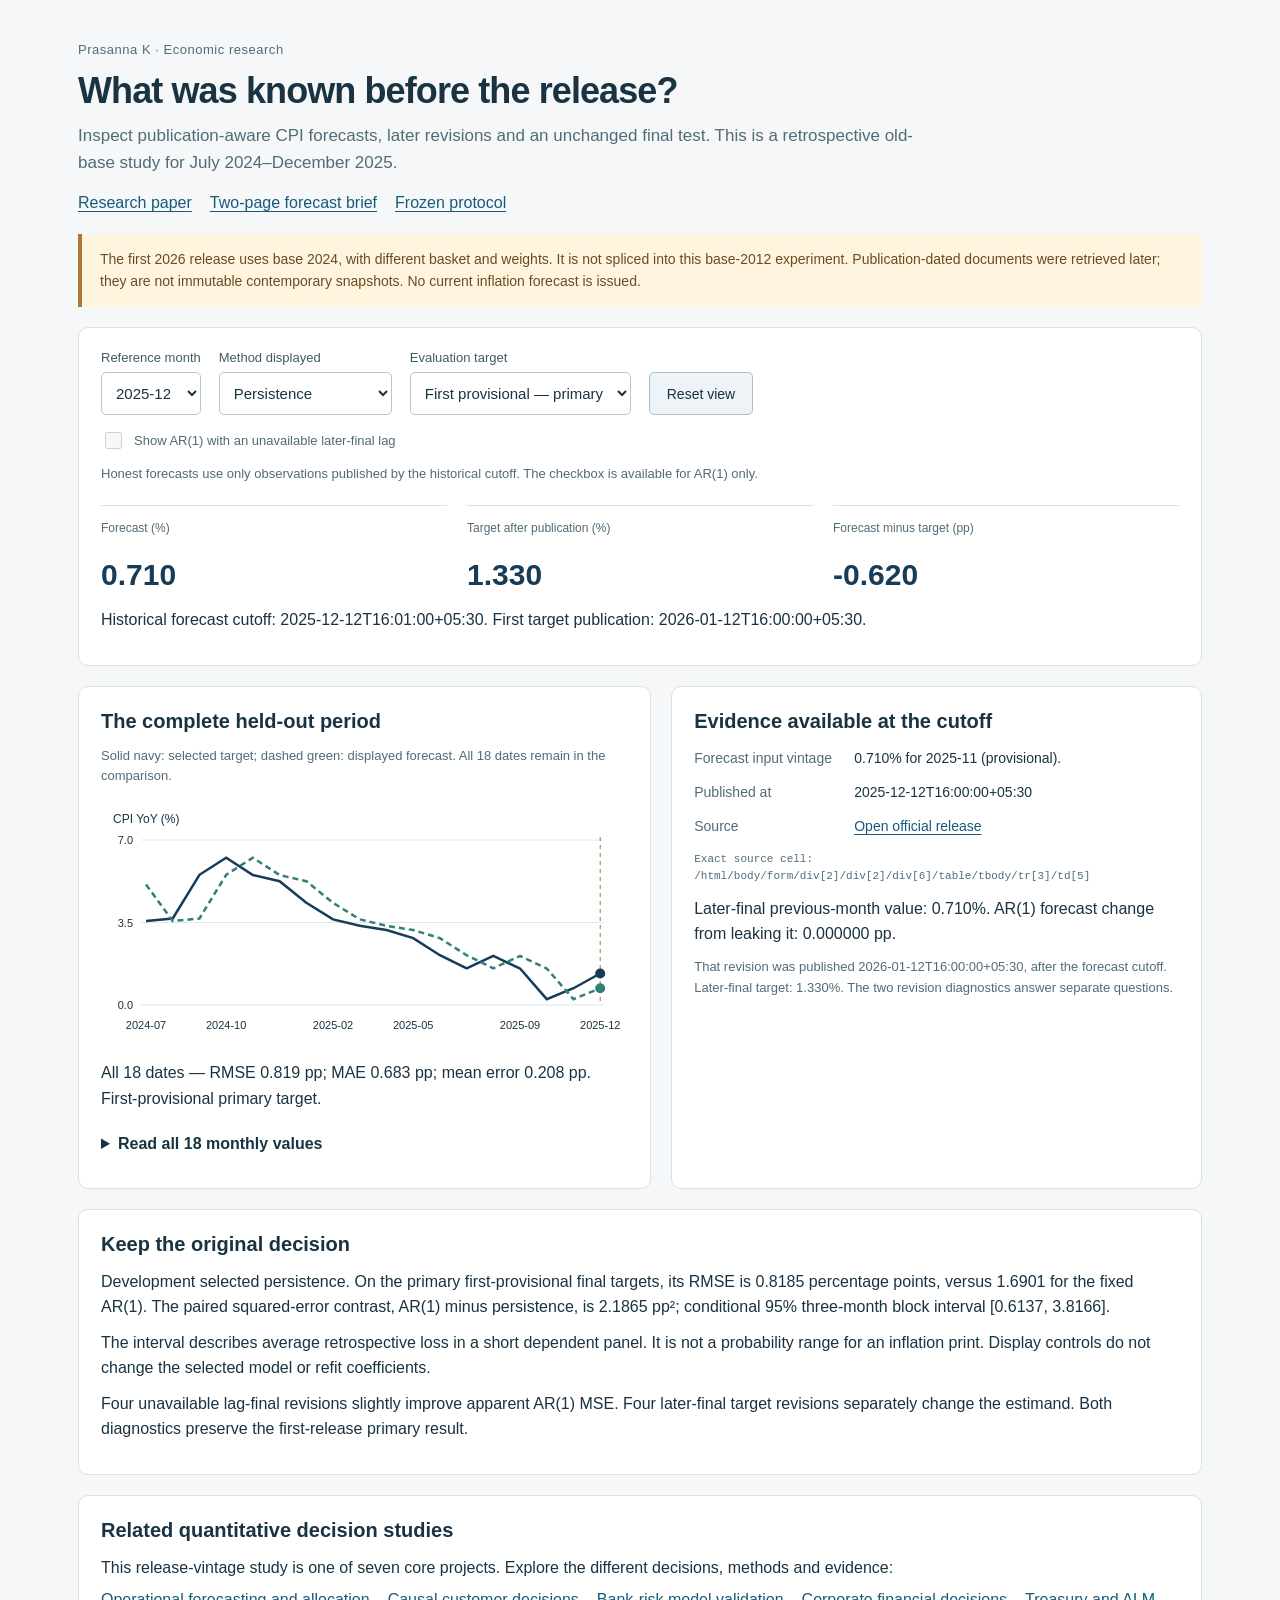
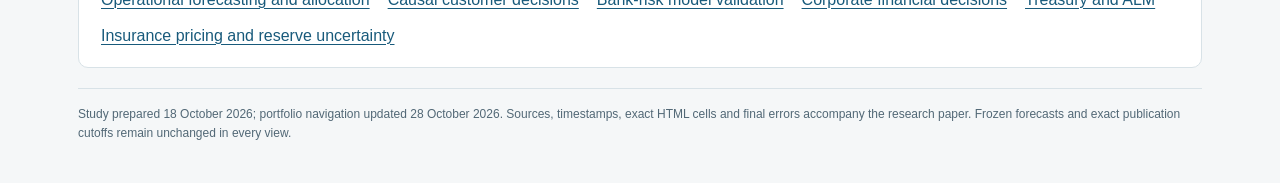
==== commit 54f07d5b: "Verify CPI source identities, semantic headers and dated reproduction" ====
--- a/docs/index.html
+++ b/docs/index.html
@@ -7,7 +7,8 @@
 <div class="metrics"><div><span>Forecast (%)</span><strong id="forecast"></strong></div><div><span>Target after publication (%)</span><strong id="actual"></strong></div><div><span>Forecast minus target (pp)</span><strong id="error"></strong></div></div><p id="timing"></p></section>
 <div class="columns"><section class="panel"><h2>The complete held-out period</h2><p class="subtle">Solid navy: selected target; dashed green: displayed forecast. All 18 dates remain in the comparison.</p><div id="forecast-chart" role="img" aria-label="Eighteen monthly CPI targets and frozen forecasts" aria-describedby="chart-table-help"></div><p id="scores"></p><details><summary>Read all 18 monthly values</summary><p id="chart-table-help" class="subtle">The table shows the same dates, forecasts and targets as the chart. The selected month is marked.</p><div class="scroll" tabindex="0" role="region" aria-labelledby="forecast-table-caption"><table><caption id="forecast-table-caption"></caption><thead><tr><th scope="col">Month</th><th scope="col">Forecast (%)</th><th scope="col">Target (%)</th><th scope="col">Error (pp)</th></tr></thead><tbody id="forecast-rows"></tbody></table></div></details></section><section class="panel"><h2>Evidence available at the cutoff</h2><dl><dt>Forecast input vintage</dt><dd id="lag"></dd><dt>Published at</dt><dd id="lag-date"></dd><dt>Source</dt><dd><a id="source" target="_blank" rel="noopener noreferrer">Open official release</a></dd></dl><p id="cell" class="mono"></p><p id="revision"></p><p id="revision-date" class="subtle"></p></section></div>
 <section class="panel"><h2>Keep the original decision</h2><p>Development selected persistence. On the primary first-provisional final targets, its RMSE is 0.8185 percentage points, versus 1.6901 for the fixed AR(1). The paired squared-error contrast, AR(1) minus persistence, is 2.1865 pp²; conditional 95% three-month block interval [0.6137, 3.8166].</p><p>The interval describes average retrospective loss in a short dependent panel. It is not a probability range for an inflation print. Display controls do not change the selected model or refit coefficients.</p><p>Four unavailable lag-final revisions slightly improve apparent AR(1) MSE. Four later-final target revisions separately change the estimand. Both diagnostics preserve the first-release primary result.</p></section>
-<footer>Prepared 18 October 2026. Sources, timestamps, exact HTML cells and final errors accompany the research paper. Frozen forecasts and exact publication cutoffs remain unchanged in every view.</footer></main>
+<section class="panel"><h2>Related quantitative decision studies</h2><p>This release-vintage study is one of seven core projects. Explore the different decisions, methods and evidence:</p><nav aria-label="Related portfolio projects"><a href="https://github.com/Prasanna-K-123/demand-inventory">Operational forecasting and allocation</a><a href="https://github.com/Prasanna-K-123/causal-customer-decisions">Causal customer decisions</a><a href="https://github.com/Prasanna-K-123/credit-risk-model-validation">Bank-risk model validation</a><a href="https://github.com/Prasanna-K-123/financial-decision-lab">Corporate financial decisions</a><a href="https://github.com/Prasanna-K-123/treasury-alm">Treasury and ALM</a><a href="https://github.com/Prasanna-K-123/insurance-price-reserve-risk">Insurance pricing and reserve uncertainty</a></nav></section>
+<footer>Study prepared 18 October 2026; portfolio navigation updated 28 October 2026. Sources, timestamps, exact HTML cells and final errors accompany the research paper. Frozen forecasts and exact publication cutoffs remain unchanged in every view.</footer></main>
 <script id="evidence" type="application/json">{"error_decomposition":{"2024":{"persistence":{"mae_pp":0.8666666666666667,"mean_error_pp":-0.02333333333333328,"mse_pp_squared":1.1480333333333335,"rmse_pp":1.0714631740444156},"ridge_ar1":{"mae_pp":0.91144666039283,"mean_error_pp":0.5082004961534495,"mse_pp_squared":1.0987628855513525,"rmse_pp":1.0482189110826767},"seasonal_12month":{"mae_pp":1.571666666666667,"mean_error_pp":0.9683333333333333,"mse_pp_squared":4.594116666666667,"rmse_pp":2.1433890609655233}},"2025":{"persistence":{"mae_pp":0.5908333333333332,"mean_error_pp":0.32416666666666666,"mse_pp_squared":0.4309416666666666,"rmse_pp":0.6564614738632166},"ridge_ar1":{"mae_pp":1.8538052251263604,"mean_error_pp":1.8538052251263604,"mse_pp_squared":3.7353626113666354,"rmse_pp":1.932708620399525},"seasonal_12month":{"mae_pp":2.7175,"mean_error_pp":2.7175,"mse_pp_squared":9.699358333333333,"rmse_pp":3.1143792854007573}}},"first_month":"2024-07","hindsight_diagnostic":{"changed_lag_releases":4,"max_abs_forecast_change_pp":0.05755755936330642,"metrics_same_frozen_ar1_with_unavailable_final_lag":{"mae_pp":1.5387264108924614,"mean_error_pp":1.404311022812668,"mse_pp_squared":2.840676182001727,"rmse_pp":1.6854305627944828},"mse_change_contaminated_minus_honest":-0.015819854093147432,"warning":"Later-final lag is published only with target, after cutoff. Not an available forecast."},"last_month":"2025-12","later_final_target_diagnostic":{"changed_targets":4,"max_abs_target_revision_pp":0.10000000000000009,"metrics":{"persistence":{"mae_pp":0.6844444444444444,"mean_error_pp":0.20999999999999996,"mse_pp_squared":0.6680777777777778,"rmse_pp":0.8173602496927397},"ridge_ar1":{"mae_pp":1.5413523702151837,"mean_error_pp":1.40693698213539,"mse_pp_squared":2.8615631384065727,"rmse_pp":1.6916155409568017},"seasonal_12month":{"mae_pp":2.337222222222222,"mean_error_pp":2.136111111111111,"mse_pp_squared":8.007316666666668,"rmse_pp":2.829720245301056}},"warning":"Different estimand. Does not replace first-provisional primary evaluation."},"limitations":["18 dependent releases; conditional bootstrap interval only.","Publication-dated reconstruction, not immutable archived snapshots.","Small training/development panel and fixed coefficients.","No new-base/current inflation forecast; no causal policy effect.","Hindsight does not necessarily improve measured performance."],"metrics":{"persistence":{"mae_pp":0.6827777777777779,"mean_error_pp":0.20833333333333334,"mse_pp_squared":0.6699722222222222,"rmse_pp":0.8185183090329881},"ridge_ar1":{"mae_pp":1.5396857035485167,"mean_error_pp":1.4052703154687234,"mse_pp_squared":2.856496036094874,"rmse_pp":1.6901171663807435},"seasonal_12month":{"mae_pp":2.335555555555556,"mean_error_pp":2.1344444444444446,"mse_pp_squared":7.997611111111112,"rmse_pp":2.8280047933324144}},"n_releases":18,"per_release":[{"actual_source":{"base":2012,"cell_xpath":"/html/body/form/div[2]/div[2]/div[6]/div[1]/table/tbody/tr[3]/td[5]","metric":"headline_yoy_percent","published_at":"2024-08-12T17:30:00+05:30","reference_month":"2024-07","release_reference_month":"2024-07","sector":"Combined","source_file":"data/raw/source_2044604.html","source_sha256":"c33f23f8f750cfa660df57fe6817cfab9f7ca14cd4aff30fd981269414622ce5","source_url":"https://www.pib.gov.in/PressReleaseIframePage.aspx?PRID=2044604&lang=2&reg=3","status":"provisional","value":3.54},"errors_pp":{"persistence":1.54,"ridge_ar1":1.9986743063937924,"seasonal_12month":3.9000000000000004},"first_provisional_actual":3.54,"forecast_cutoff":"2024-07-12T17:31:00+05:30","forecasts":{"persistence":5.08,"ridge_ar1":5.538674306393792,"seasonal_12month":7.44},"hindsight_ar1_prediction":5.538674306393792,"hindsight_lag_final":{"base":2012,"cell_xpath":"/html/body/form/div[2]/div[2]/div[6]/div[1]/table/tbody/tr[3]/td[8]","metric":"headline_yoy_percent","published_at":"2024-08-12T17:30:00+05:30","reference_month":"2024-06","release_reference_month":"2024-07","sector":"Combined","source_file":"data/raw/source_2044604.html","source_sha256":"c33f23f8f750cfa660df57fe6817cfab9f7ca14cd4aff30fd981269414622ce5","source_url":"https://www.pib.gov.in/PressReleaseIframePage.aspx?PRID=2044604&lang=2&reg=3","status":"final","value":5.08},"hindsight_minus_honest_prediction_pp":0.0,"lag_source":{"base":2012,"cell_xpath":"/html/body/form/div[2]/div[2]/div[6]/table/tbody/tr[3]/td[5]","metric":"headline_yoy_percent","published_at":"2024-07-12T17:30:00+05:30","reference_month":"2024-06","release_reference_month":"2024-06","sector":"Combined","source_file":"data/raw/source_2032780.html","source_sha256":"2ccc552eabe3fa7733d10674a0f5b368e0d66b5d3c39a0cdde6b1de85d69c76e","source_url":"https://www.pib.gov.in/PressReleaseIframePage.aspx?PRID=2032780&lang=2&reg=3","status":"provisional","value":5.08},"later_final_source":{"base":2012,"cell_xpath":"/html/body/form/div[2]/div[2]/div[6]/div[1]/table/tbody/tr[3]/td[8]","metric":"headline_yoy_percent","published_at":"2024-09-12T17:30:00+05:30","reference_month":"2024-07","release_reference_month":"2024-08","sector":"Combined","source_file":"data/raw/source_2054203.html","source_sha256":"4848e65c07d605bbc25af68fb99dfd4ce476841e705bc6734def5a80fc88abc6","source_url":"https://www.pib.gov.in/PressReleaseIframePage.aspx?PRID=2054203&lang=2&reg=3","status":"final","value":3.6},"later_final_target":3.6,"seasonal_source":{"base":2012,"cell_xpath":"/html/body/form/div[2]/div[2]/div[6]/table/tbody/tr[3]/td[8]","metric":"headline_yoy_percent","published_at":"2023-09-12T17:30:00+05:30","reference_month":"2023-07","release_reference_month":"2023-08","sector":"Combined","source_file":"data/raw/source_1956659.html","source_sha256":"7fdc5b311df0d6e64ada3dc8b9526e9f96f64245a8c380e2317fd26580466d8f","source_url":"https://www.pib.gov.in/PressReleaseIframePage.aspx?PRID=1956659&lang=2&reg=3","status":"final","value":7.44},"split":"final","target_month":"2024-07","target_publication":"2024-08-12T17:30:00+05:30"},{"actual_source":{"base":2012,"cell_xpath":"/html/body/form/div[2]/div[2]/div[6]/div[1]/table/tbody/tr[3]/td[5]","metric":"headline_yoy_percent","published_at":"2024-09-12T17:30:00+05:30","reference_month":"2024-08","release_reference_month":"2024-08","sector":"Combined","source_file":"data/raw/source_2054203.html","source_sha256":"4848e65c07d605bbc25af68fb99dfd4ce476841e705bc6734def5a80fc88abc6","source_url":"https://www.pib.gov.in/PressReleaseIframePage.aspx?PRID=2054203&lang=2&reg=3","status":"provisional","value":3.65},"errors_pp":{"persistence":-0.10999999999999988,"ridge_ar1":1.0022878921988734,"seasonal_12month":3.18},"first_provisional_actual":3.65,"forecast_cutoff":"2024-08-12T17:31:00+05:30","forecasts":{"persistence":3.54,"ridge_ar1":4.652287892198873,"seasonal_12month":6.83},"hindsight_ar1_prediction":4.686822427816857,"hindsight_lag_final":{"base":2012,"cell_xpath":"/html/body/form/div[2]/div[2]/div[6]/div[1]/table/tbody/tr[3]/td[8]","metric":"headline_yoy_percent","published_at":"2024-09-12T17:30:00+05:30","reference_month":"2024-07","release_reference_month":"2024-08","sector":"Combined","source_file":"data/raw/source_2054203.html","source_sha256":"4848e65c07d605bbc25af68fb99dfd4ce476841e705bc6734def5a80fc88abc6","source_url":"https://www.pib.gov.in/PressReleaseIframePage.aspx?PRID=2054203&lang=2&reg=3","status":"final","value":3.6},"hindsight_minus_honest_prediction_pp":0.034534535617983586,"lag_source":{"base":2012,"cell_xpath":"/html/body/form/div[2]/div[2]/div[6]/div[1]/table/tbody/tr[3]/td[5]","metric":"headline_yoy_percent","published_at":"2024-08-12T17:30:00+05:30","reference_month":"2024-07","release_reference_month":"2024-07","sector":"Combined","source_file":"data/raw/source_2044604.html","source_sha256":"c33f23f8f750cfa660df57fe6817cfab9f7ca14cd4aff30fd981269414622ce5","source_url":"https://www.pib.gov.in/PressReleaseIframePage.aspx?PRID=2044604&lang=2&reg=3","status":"provisional","value":3.54},"later_final_source":{"base":2012,"cell_xpath":"/html/body/form/div[2]/div[2]/div[6]/div[1]/table/tbody/tr[3]/td[8]","metric":"headline_yoy_percent","published_at":"2024-10-14T17:30:00+05:30","reference_month":"2024-08","release_reference_month":"2024-09","sector":"Combined","source_file":"data/raw/source_2064700.html","source_sha256":"ead2fa9d8a1eb7c6eccc70f0e3fd2c1062845931ba4f1a225ee0299bc1d44f97","source_url":"https://www.pib.gov.in/PressReleaseIframePage.aspx?PRID=2064700&lang=2&reg=3","status":"final","value":3.65},"later_final_target":3.65,"seasonal_source":{"base":2012,"cell_xpath":"/html/body/form/div[2]/div[2]/div[6]/table/tbody/tr[3]/td[8]","metric":"headline_yoy_percent","published_at":"2023-10-12T17:30:00+05:30","reference_month":"2023-08","release_reference_month":"2023-09","sector":"Combined","source_file":"data/raw/source_1967118.html","source_sha256":"f9f09dd52bd4b607f7bef814ad8a16b2cb4ec1020ea2b9a052349185bbff6862","source_url":"https://www.pib.gov.in/PressReleaseIframePage.aspx?PRID=1967118&lang=2&reg=3","status":"final","value":6.83},"split":"final","target_month":"2024-08","target_publication":"2024-09-12T17:30:00+05:30"},{"actual_source":{"base":2012,"cell_xpath":"/html/body/form/div[2]/div[2]/div[6]/div[1]/table/tbody/tr[3]/td[5]","metric":"headline_yoy_percent","published_at":"2024-10-14T17:30:00+05:30","reference_month":"2024-09","release_reference_month":"2024-09","sector":"Combined","source_file":"data/raw/source_2064700.html","source_sha256":"ead2fa9d8a1eb7c6eccc70f0e3fd2c1062845931ba4f1a225ee0299bc1d44f97","source_url":"https://www.pib.gov.in/PressReleaseIframePage.aspx?PRID=2064700&lang=2&reg=3","status":"provisional","value":5.49},"errors_pp":{"persistence":-1.8400000000000003,"ridge_ar1":-0.7743987925014899,"seasonal_12month":-0.47000000000000064},"first_provisional_actual":5.49,"forecast_cutoff":"2024-09-12T17:31:00+05:30","forecasts":{"persistence":3.65,"ridge_ar1":4.71560120749851,"seasonal_12month":5.02},"hindsight_ar1_prediction":4.71560120749851,"hindsight_lag_final":{"base":2012,"cell_xpath":"/html/body/form/div[2]/div[2]/div[6]/div[1]/table/tbody/tr[3]/td[8]","metric":"headline_yoy_percent","published_at":"2024-10-14T17:30:00+05:30","reference_month":"2024-08","release_reference_month":"2024-09","sector":"Combined","source_file":"data/raw/source_2064700.html","source_sha256":"ead2fa9d8a1eb7c6eccc70f0e3fd2c1062845931ba4f1a225ee0299bc1d44f97","source_url":"https://www.pib.gov.in/PressReleaseIframePage.aspx?PRID=2064700&lang=2&reg=3","status":"final","value":3.65},"hindsight_minus_honest_prediction_pp":0.0,"lag_source":{"base":2012,"cell_xpath":"/html/body/form/div[2]/div[2]/div[6]/div[1]/table/tbody/tr[3]/td[5]","metric":"headline_yoy_percent","published_at":"2024-09-12T17:30:00+05:30","reference_month":"2024-08","release_reference_month":"2024-08","sector":"Combined","source_file":"data/raw/source_2054203.html","source_sha256":"4848e65c07d605bbc25af68fb99dfd4ce476841e705bc6734def5a80fc88abc6","source_url":"https://www.pib.gov.in/PressReleaseIframePage.aspx?PRID=2054203&lang=2&reg=3","status":"provisional","value":3.65},"later_final_source":{"base":2012,"cell_xpath":"/html/body/form/div[2]/div[2]/div[6]/div[1]/table/tbody/tr[3]/td[8]","metric":"headline_yoy_percent","published_at":"2024-11-12T16:00:00+05:30","reference_month":"2024-09","release_reference_month":"2024-10","sector":"Combined","source_file":"data/raw/source_2072719.html","source_sha256":"15a4f390546f75a4f300e4979791b2d3e39f69cfa4a2b48119349356355931b7","source_url":"https://www.pib.gov.in/PressReleaseIframePage.aspx?PRID=2072719&lang=2&reg=3","status":"final","value":5.49},"later_final_target":5.49,"seasonal_source":{"base":2012,"cell_xpath":"/html/body/form/div[2]/div[2]/div[6]/table/tbody/tr[3]/td[8]","metric":"headline_yoy_percent","published_at":"2023-11-13T17:30:00+05:30","reference_month":"2023-09","release_reference_month":"2023-10","sector":"Combined","source_file":"data/raw/source_1976688.html","source_sha256":"62ee5ea573dfdbfddab9f41dc2997b568fcaf512a5be001cd324a45f4fe8a57c","source_url":"https://www.pib.gov.in/PressReleaseIframePage.aspx?PRID=1976688&lang=2&reg=3","status":"final","value":5.02},"split":"final","target_month":"2024-09","target_publication":"2024-10-14T17:30:00+05:30"},{"actual_source":{"base":2012,"cell_xpath":"/html/body/form/div[2]/div[2]/div[6]/div[1]/table/tbody/tr[3]/td[5]","metric":"headline_yoy_percent","published_at":"2024-11-12T16:00:00+05:30","reference_month":"2024-10","release_reference_month":"2024-10","sector":"Combined","source_file":"data/raw/source_2072719.html","source_sha256":"15a4f390546f75a4f300e4979791b2d3e39f69cfa4a2b48119349356355931b7","source_url":"https://www.pib.gov.in/PressReleaseIframePage.aspx?PRID=2072719&lang=2&reg=3","status":"provisional","value":6.21},"errors_pp":{"persistence":-0.7199999999999998,"ridge_ar1":-0.4353397002166517,"seasonal_12month":-1.3399999999999999},"first_provisional_actual":6.21,"forecast_cutoff":"2024-10-14T17:31:00+05:30","forecasts":{"persistence":5.49,"ridge_ar1":5.774660299783348,"seasonal_12month":4.87},"hindsight_ar1_prediction":5.774660299783348,"hindsight_lag_final":{"base":2012,"cell_xpath":"/html/body/form/div[2]/div[2]/div[6]/div[1]/table/tbody/tr[3]/td[8]","metric":"headline_yoy_percent","published_at":"2024-11-12T16:00:00+05:30","reference_month":"2024-09","release_reference_month":"2024-10","sector":"Combined","source_file":"data/raw/source_2072719.html","source_sha256":"15a4f390546f75a4f300e4979791b2d3e39f69cfa4a2b48119349356355931b7","source_url":"https://www.pib.gov.in/PressReleaseIframePage.aspx?PRID=2072719&lang=2&reg=3","status":"final","value":5.49},"hindsight_minus_honest_prediction_pp":0.0,"lag_source":{"base":2012,"cell_xpath":"/html/body/form/div[2]/div[2]/div[6]/div[1]/table/tbody/tr[3]/td[5]","metric":"headline_yoy_percent","published_at":"2024-10-14T17:30:00+05:30","reference_month":"2024-09","release_reference_month":"2024-09","sector":"Combined","source_file":"data/raw/source_2064700.html","source_sha256":"ead2fa9d8a1eb7c6eccc70f0e3fd2c1062845931ba4f1a225ee0299bc1d44f97","source_url":"https://www.pib.gov.in/PressReleaseIframePage.aspx?PRID=2064700&lang=2&reg=3","status":"provisional","value":5.49},"later_final_source":{"base":2012,"cell_xpath":"/html/body/form/div[2]/div[2]/div[6]/div[1]/table/tbody/tr[3]/td[8]","metric":"headline_yoy_percent","published_at":"2024-12-12T16:00:00+05:30","reference_month":"2024-10","release_reference_month":"2024-11","sector":"Combined","source_file":"data/raw/source_2083704.html","source_sha256":"e4416720b104dace808c336bb40539de3f39ce63d08e4decda520c342ef2e0de","source_url":"https://www.pib.gov.in/PressReleaseIframePage.aspx?PRID=2083704&lang=2&reg=3","status":"final","value":6.21},"later_final_target":6.21,"seasonal_source":{"base":2012,"cell_xpath":"/html/body/form/div[2]/div[2]/div[6]/table/tbody/tr[3]/td[8]","metric":"headline_yoy_percent","published_at":"2023-12-12T17:30:00+05:30","reference_month":"2023-10","release_reference_month":"2023-11","sector":"Combined","source_file":"data/raw/source_1985492.html","source_sha256":"44a283a02e754fc09d311fed29fe11389cf9d9db315f2b56ffc3e43fe87733d9","source_url":"https://www.pib.gov.in/PressReleaseIframePage.aspx?PRID=1985492&lang=2&reg=3","status":"final","value":4.87},"split":"final","target_month":"2024-10","target_publication":"2024-11-12T16:00:00+05:30"},{"actual_source":{"base":2012,"cell_xpath":"/html/body/form/div[2]/div[2]/div[6]/div[1]/table/tbody/tr[3]/td[5]","metric":"headline_yoy_percent","published_at":"2024-12-12T16:00:00+05:30","reference_month":"2024-11","release_reference_month":"2024-11","sector":"Combined","source_file":"data/raw/source_2083704.html","source_sha256":"e4416720b104dace808c336bb40539de3f39ce63d08e4decda520c342ef2e0de","source_url":"https://www.pib.gov.in/PressReleaseIframePage.aspx?PRID=2083704&lang=2&reg=3","status":"provisional","value":5.48},"errors_pp":{"persistence":0.7299999999999995,"ridge_ar1":0.7090747271991544,"seasonal_12month":0.0699999999999994},"first_provisional_actual":5.48,"forecast_cutoff":"2024-11-12T16:01:00+05:30","forecasts":{"persistence":6.21,"ridge_ar1":6.189074727199155,"seasonal_12month":5.55},"hindsight_ar1_prediction":6.189074727199155,"hindsight_lag_final":{"base":2012,"cell_xpath":"/html/body/form/div[2]/div[2]/div[6]/div[1]/table/tbody/tr[3]/td[8]","metric":"headline_yoy_percent","published_at":"2024-12-12T16:00:00+05:30","reference_month":"2024-10","release_reference_month":"2024-11","sector":"Combined","source_file":"data/raw/source_2083704.html","source_sha256":"e4416720b104dace808c336bb40539de3f39ce63d08e4decda520c342ef2e0de","source_url":"https://www.pib.gov.in/PressReleaseIframePage.aspx?PRID=2083704&lang=2&reg=3","status":"final","value":6.21},"hindsight_minus_honest_prediction_pp":0.0,"lag_source":{"base":2012,"cell_xpath":"/html/body/form/div[2]/div[2]/div[6]/div[1]/table/tbody/tr[3]/td[5]","metric":"headline_yoy_percent","published_at":"2024-11-12T16:00:00+05:30","reference_month":"2024-10","release_reference_month":"2024-10","sector":"Combined","source_file":"data/raw/source_2072719.html","source_sha256":"15a4f390546f75a4f300e4979791b2d3e39f69cfa4a2b48119349356355931b7","source_url":"https://www.pib.gov.in/PressReleaseIframePage.aspx?PRID=2072719&lang=2&reg=3","status":"provisional","value":6.21},"later_final_source":{"base":2012,"cell_xpath":"/html/body/form/div[2]/div[2]/div[6]/table/tbody/tr[3]/td[8]","metric":"headline_yoy_percent","published_at":"2025-01-13T16:00:00+05:30","reference_month":"2024-11","release_reference_month":"2024-12","sector":"Combined","source_file":"data/raw/source_2092477.html","source_sha256":"1730730db4064f63d69be0cc98445ec5cd0de1e0f76b925174ea596e60580373","source_url":"https://www.pib.gov.in/PressReleaseIframePage.aspx?PRID=2092477&lang=2&reg=3","status":"final","value":5.48},"later_final_target":5.48,"seasonal_source":{"base":2012,"cell_xpath":"/html/body/form/div[2]/div[2]/div[6]/table/tbody/tr[3]/td[8]","metric":"headline_yoy_percent","published_at":"2024-01-12T17:30:00+05:30","reference_month":"2023-11","release_reference_month":"2023-12","sector":"Combined","source_file":"data/raw/source_1995548.html","source_sha256":"bee8f2b3c6598c030345edc541678dbb0601ef4fd391037d2ffaf6057d81c301","source_url":"https://www.pib.gov.in/PressReleaseIframePage.aspx?PRID=1995548&lang=2&reg=3","status":"final","value":5.55},"split":"final","target_month":"2024-11","target_publication":"2024-12-12T16:00:00+05:30"},{"actual_source":{"base":2012,"cell_xpath":"/html/body/form/div[2]/div[2]/div[6]/table/tbody/tr[3]/td[5]","metric":"headline_yoy_percent","published_at":"2025-01-13T16:00:00+05:30","reference_month":"2024-12","release_reference_month":"2024-12","sector":"Combined","source_file":"data/raw/source_2092477.html","source_sha256":"1730730db4064f63d69be0cc98445ec5cd0de1e0f76b925174ea596e60580373","source_url":"https://www.pib.gov.in/PressReleaseIframePage.aspx?PRID=2092477&lang=2&reg=3","status":"provisional","value":5.22},"errors_pp":{"persistence":0.2600000000000007,"ridge_ar1":0.5489045438470184,"seasonal_12month":0.47000000000000064},"first_provisional_actual":5.22,"forecast_cutoff":"2024-12-12T16:01:00+05:30","forecasts":{"persistence":5.48,"ridge_ar1":5.768904543847018,"seasonal_12month":5.69},"hindsight_ar1_prediction":5.768904543847018,"hindsight_lag_final":{"base":2012,"cell_xpath":"/html/body/form/div[2]/div[2]/div[6]/table/tbody/tr[3]/td[8]","metric":"headline_yoy_percent","published_at":"2025-01-13T16:00:00+05:30","reference_month":"2024-11","release_reference_month":"2024-12","sector":"Combined","source_file":"data/raw/source_2092477.html","source_sha256":"1730730db4064f63d69be0cc98445ec5cd0de1e0f76b925174ea596e60580373","source_url":"https://www.pib.gov.in/PressReleaseIframePage.aspx?PRID=2092477&lang=2&reg=3","status":"final","value":5.48},"hindsight_minus_honest_prediction_pp":0.0,"lag_source":{"base":2012,"cell_xpath":"/html/body/form/div[2]/div[2]/div[6]/div[1]/table/tbody/tr[3]/td[5]","metric":"headline_yoy_percent","published_at":"2024-12-12T16:00:00+05:30","reference_month":"2024-11","release_reference_month":"2024-11","sector":"Combined","source_file":"data/raw/source_2083704.html","source_sha256":"e4416720b104dace808c336bb40539de3f39ce63d08e4decda520c342ef2e0de","source_url":"https://www.pib.gov.in/PressReleaseIframePage.aspx?PRID=2083704&lang=2&reg=3","status":"provisional","value":5.48},"later_final_source":{"base":2012,"cell_xpath":"/html/body/form/div[2]/div[2]/div[6]/table/tbody/tr[3]/td[8]","metric":"headline_yoy_percent","published_at":"2025-02-12T16:00:00+05:30","reference_month":"2024-12","release_reference_month":"2025-01","sector":"Combined","source_file":"data/raw/source_2102267.html","source_sha256":"5aba3a5fd7e85e4d1b174dbaa34cd748d8699ec317b39d7019126117da317866","source_url":"https://www.pib.gov.in/PressReleaseIframePage.aspx?PRID=2102267&lang=2&reg=3","status":"final","value":5.22},"later_final_target":5.22,"seasonal_source":{"base":2012,"cell_xpath":"/html/body/form/div[2]/div[2]/div[6]/table/tbody/tr[3]/td[8]","metric":"headline_yoy_percent","published_at":"2024-02-12T17:30:00+05:30","reference_month":"2023-12","release_reference_month":"2024-01","sector":"Combined","source_file":"data/raw/source_2005313.html","source_sha256":"461681e1d2ef650a772ac7a82c8e666979bd35674447fc5ce81391f9ce0ac9bd","source_url":"https://www.pib.gov.in/PressReleaseIframePage.aspx?PRID=2005313&lang=2&reg=3","status":"final","value":5.69},"split":"final","target_month":"2024-12","target_publication":"2025-01-13T16:00:00+05:30"},{"actual_source":{"base":2012,"cell_xpath":"/html/body/form/div[2]/div[2]/div[6]/table/tbody/tr[3]/td[5]","metric":"headline_yoy_percent","published_at":"2025-02-12T16:00:00+05:30","reference_month":"2025-01","release_reference_month":"2025-01","sector":"Combined","source_file":"data/raw/source_2102267.html","source_sha256":"5aba3a5fd7e85e4d1b174dbaa34cd748d8699ec317b39d7019126117da317866","source_url":"https://www.pib.gov.in/PressReleaseIframePage.aspx?PRID=2102267&lang=2&reg=3","status":"provisional","value":4.31},"errors_pp":{"persistence":0.9100000000000001,"ridge_ar1":1.3092548895024212,"seasonal_12month":0.79},"first_provisional_actual":4.31,"forecast_cutoff":"2025-01-13T16:01:00+05:30","forecasts":{"persistence":5.22,"ridge_ar1":5.619254889502421,"seasonal_12month":5.1},"hindsight_ar1_prediction":5.619254889502421,"hindsight_lag_final":{"base":2012,"cell_xpath":"/html/body/form/div[2]/div[2]/div[6]/table/tbody/tr[3]/td[8]","metric":"headline_yoy_percent","published_at":"2025-02-12T16:00:00+05:30","reference_month":"2024-12","release_reference_month":"2025-01","sector":"Combined","source_file":"data/raw/source_2102267.html","source_sha256":"5aba3a5fd7e85e4d1b174dbaa34cd748d8699ec317b39d7019126117da317866","source_url":"https://www.pib.gov.in/PressReleaseIframePage.aspx?PRID=2102267&lang=2&reg=3","status":"final","value":5.22},"hindsight_minus_honest_prediction_pp":0.0,"lag_source":{"base":2012,"cell_xpath":"/html/body/form/div[2]/div[2]/div[6]/table/tbody/tr[3]/td[5]","metric":"headline_yoy_percent","published_at":"2025-01-13T16:00:00+05:30","reference_month":"2024-12","release_reference_month":"2024-12","sector":"Combined","source_file":"data/raw/source_2092477.html","source_sha256":"1730730db4064f63d69be0cc98445ec5cd0de1e0f76b925174ea596e60580373","source_url":"https://www.pib.gov.in/PressReleaseIframePage.aspx?PRID=2092477&lang=2&reg=3","status":"provisional","value":5.22},"later_final_source":{"base":2012,"cell_xpath":"/html/body/form/div[2]/div[2]/div[6]/table/tbody/tr[3]/td[8]","metric":"headline_yoy_percent","published_at":"2025-03-12T16:00:00+05:30","reference_month":"2025-01","release_reference_month":"2025-02","sector":"Combined","source_file":"data/raw/source_2110779.html","source_sha256":"9e81d21300c51f9c23242c14d50641d16856341983b625f763d7564e04897ece","source_url":"https://www.pib.gov.in/PressReleaseIframePage.aspx?PRID=2110779&lang=2&reg=3","status":"final","value":4.26},"later_final_target":4.26,"seasonal_source":{"base":2012,"cell_xpath":"/html/body/form/div[2]/div[2]/div[6]/table/tbody/tr[3]/td[8]","metric":"headline_yoy_percent","published_at":"2024-03-12T17:30:00+05:30","reference_month":"2024-01","release_reference_month":"2024-02","sector":"Combined","source_file":"data/raw/source_2013793.html","source_sha256":"cc148a9d0787c2dbb4ad2ebf4ad25bc4449e8d0174f9a2d5944b68ad288017cb","source_url":"https://www.pib.gov.in/PressReleaseIframePage.aspx?PRID=2013793&lang=2&reg=3","status":"final","value":5.1},"split":"final","target_month":"2025-01","target_publication":"2025-02-12T16:00:00+05:30"},{"actual_source":{"base":2012,"cell_xpath":"/html/body/form/div[2]/div[2]/div[6]/table/tbody/tr[3]/td[5]","metric":"headline_yoy_percent","published_at":"2025-03-12T16:00:00+05:30","reference_month":"2025-02","release_reference_month":"2025-02","sector":"Combined","source_file":"data/raw/source_2110779.html","source_sha256":"9e81d21300c51f9c23242c14d50641d16856341983b625f763d7564e04897ece","source_url":"https://www.pib.gov.in/PressReleaseIframePage.aspx?PRID=2110779&lang=2&reg=3","status":"provisional","value":3.61},"errors_pp":{"persistence":0.6999999999999997,"ridge_ar1":1.4854810992963325,"seasonal_12month":1.48},"first_provisional_actual":3.61,"forecast_cutoff":"2025-02-12T16:01:00+05:30","forecasts":{"persistence":4.31,"ridge_ar1":5.095481099296332,"seasonal_12month":5.09},"hindsight_ar1_prediction":5.066702319614679,"hindsight_lag_final":{"base":2012,"cell_xpath":"/html/body/form/div[2]/div[2]/div[6]/table/tbody/tr[3]/td[8]","metric":"headline_yoy_percent","published_at":"2025-03-12T16:00:00+05:30","reference_month":"2025-01","release_reference_month":"2025-02","sector":"Combined","source_file":"data/raw/source_2110779.html","source_sha256":"9e81d21300c51f9c23242c14d50641d16856341983b625f763d7564e04897ece","source_url":"https://www.pib.gov.in/PressReleaseIframePage.aspx?PRID=2110779&lang=2&reg=3","status":"final","value":4.26},"hindsight_minus_honest_prediction_pp":-0.028778779681653432,"lag_source":{"base":2012,"cell_xpath":"/html/body/form/div[2]/div[2]/div[6]/table/tbody/tr[3]/td[5]","metric":"headline_yoy_percent","published_at":"2025-02-12T16:00:00+05:30","reference_month":"2025-01","release_reference_month":"2025-01","sector":"Combined","source_file":"data/raw/source_2102267.html","source_sha256":"5aba3a5fd7e85e4d1b174dbaa34cd748d8699ec317b39d7019126117da317866","source_url":"https://www.pib.gov.in/PressReleaseIframePage.aspx?PRID=2102267&lang=2&reg=3","status":"provisional","value":4.31},"later_final_source":{"base":2012,"cell_xpath":"/html/body/form/div[2]/div[2]/div[6]/table/tbody/tr[3]/td[8]","metric":"headline_yoy_percent","published_at":"2025-04-15T16:00:00+05:30","reference_month":"2025-02","release_reference_month":"2025-03","sector":"Combined","source_file":"data/raw/source_2121843.html","source_sha256":"c5cecf0a8fc16ba76941703368188720cc8485160ae7a11bddcea5199822aeb6","source_url":"https://www.pib.gov.in/PressReleaseIframePage.aspx?PRID=2121843&lang=2&reg=3","status":"final","value":3.61},"later_final_target":3.61,"seasonal_source":{"base":2012,"cell_xpath":"/html/body/form/div[2]/div[2]/div[6]/table/tbody/tr[3]/td[8]","metric":"headline_yoy_percent","published_at":"2024-04-12T18:10:00+05:30","reference_month":"2024-02","release_reference_month":"2024-03","sector":"Combined","source_file":"data/raw/source_2017771.html","source_sha256":"48a8239c90730569f2fe32fc575231d305e3a5a2a90ee950ce594c9685d0b83e","source_url":"https://www.pib.gov.in/PressReleaseIframePage.aspx?PRID=2017771&lang=2&reg=3","status":"final","value":5.09},"split":"final","target_month":"2025-02","target_publication":"2025-03-12T16:00:00+05:30"},{"actual_source":{"base":2012,"cell_xpath":"/html/body/form/div[2]/div[2]/div[6]/table/tbody/tr[3]/td[5]","metric":"headline_yoy_percent","published_at":"2025-04-15T16:00:00+05:30","reference_month":"2025-03","release_reference_month":"2025-03","sector":"Combined","source_file":"data/raw/source_2121843.html","source_sha256":"c5cecf0a8fc16ba76941703368188720cc8485160ae7a11bddcea5199822aeb6","source_url":"https://www.pib.gov.in/PressReleaseIframePage.aspx?PRID=2121843&lang=2&reg=3","status":"provisional","value":3.34},"errors_pp":{"persistence":0.27,"ridge_ar1":1.352578183753188,"seasonal_12month":1.5099999999999998},"first_provisional_actual":3.34,"forecast_cutoff":"2025-03-12T16:01:00+05:30","forecasts":{"persistence":3.61,"ridge_ar1":4.692578183753188,"seasonal_12month":4.85},"hindsight_ar1_prediction":4.692578183753188,"hindsight_lag_final":{"base":2012,"cell_xpath":"/html/body/form/div[2]/div[2]/div[6]/table/tbody/tr[3]/td[8]","metric":"headline_yoy_percent","published_at":"2025-04-15T16:00:00+05:30","reference_month":"2025-02","release_reference_month":"2025-03","sector":"Combined","source_file":"data/raw/source_2121843.html","source_sha256":"c5cecf0a8fc16ba76941703368188720cc8485160ae7a11bddcea5199822aeb6","source_url":"https://www.pib.gov.in/PressReleaseIframePage.aspx?PRID=2121843&lang=2&reg=3","status":"final","value":3.61},"hindsight_minus_honest_prediction_pp":0.0,"lag_source":{"base":2012,"cell_xpath":"/html/body/form/div[2]/div[2]/div[6]/table/tbody/tr[3]/td[5]","metric":"headline_yoy_percent","published_at":"2025-03-12T16:00:00+05:30","reference_month":"2025-02","release_reference_month":"2025-02","sector":"Combined","source_file":"data/raw/source_2110779.html","source_sha256":"9e81d21300c51f9c23242c14d50641d16856341983b625f763d7564e04897ece","source_url":"https://www.pib.gov.in/PressReleaseIframePage.aspx?PRID=2110779&lang=2&reg=3","status":"provisional","value":3.61},"later_final_source":{"base":2012,"cell_xpath":"/html/body/form/div[2]/div[2]/div[6]/table/tbody/tr[3]/td[8]","metric":"headline_yoy_percent","published_at":"2025-05-13T16:00:00+05:30","reference_month":"2025-03","release_reference_month":"2025-04","sector":"Combined","source_file":"data/raw/source_2128387.html","source_sha256":"b8d886f3f40a63cdf47f52b3f269a15f691156ded21b97dae84a65dbca38e3be","source_url":"https://www.pib.gov.in/PressReleaseIframePage.aspx?PRID=2128387&lang=2&reg=3","status":"final","value":3.34},"later_final_target":3.34,"seasonal_source":{"base":2012,"cell_xpath":"/html/body/form/div[2]/div[2]/div[6]/div[1]/table/tbody/tr[3]/td[8]","metric":"headline_yoy_percent","published_at":"2024-05-13T17:30:00+05:30","reference_month":"2024-03","release_reference_month":"2024-04","sector":"Combined","source_file":"data/raw/source_2020447.html","source_sha256":"98f47e63b5e835af424329a26ca7bc4c66da807bf872325ebe111abfdbfc4a5f","source_url":"https://www.pib.gov.in/PressReleaseIframePage.aspx?PRID=2020447&lang=2&reg=3","status":"final","value":4.85},"split":"final","target_month":"2025-03","target_publication":"2025-04-15T16:00:00+05:30"},{"actual_source":{"base":2012,"cell_xpath":"/html/body/form/div[2]/div[2]/div[6]/table/tbody/tr[3]/td[5]","metric":"headline_yoy_percent","published_at":"2025-05-13T16:00:00+05:30","reference_month":"2025-04","release_reference_month":"2025-04","sector":"Combined","source_file":"data/raw/source_2128387.html","source_sha256":"b8d886f3f40a63cdf47f52b3f269a15f691156ded21b97dae84a65dbca38e3be","source_url":"https://www.pib.gov.in/PressReleaseIframePage.aspx?PRID=2128387&lang=2&reg=3","status":"provisional","value":3.16},"errors_pp":{"persistence":0.17999999999999972,"ridge_ar1":1.3771727734722603,"seasonal_12month":1.67},"first_provisional_actual":3.16,"forecast_cutoff":"2025-04-15T16:01:00+05:30","forecasts":{"persistence":3.34,"ridge_ar1":4.5371727734722604,"seasonal_12month":4.83},"hindsight_ar1_prediction":4.5371727734722604,"hindsight_lag_final":{"base":2012,"cell_xpath":"/html/body/form/div[2]/div[2]/div[6]/table/tbody/tr[3]/td[8]","metric":"headline_yoy_percent","published_at":"2025-05-13T16:00:00+05:30","reference_month":"2025-03","release_reference_month":"2025-04","sector":"Combined","source_file":"data/raw/source_2128387.html","source_sha256":"b8d886f3f40a63cdf47f52b3f269a15f691156ded21b97dae84a65dbca38e3be","source_url":"https://www.pib.gov.in/PressReleaseIframePage.aspx?PRID=2128387&lang=2&reg=3","status":"final","value":3.34},"hindsight_minus_honest_prediction_pp":0.0,"lag_source":{"base":2012,"cell_xpath":"/html/body/form/div[2]/div[2]/div[6]/table/tbody/tr[3]/td[5]","metric":"headline_yoy_percent","published_at":"2025-04-15T16:00:00+05:30","reference_month":"2025-03","release_reference_month":"2025-03","sector":"Combined","source_file":"data/raw/source_2121843.html","source_sha256":"c5cecf0a8fc16ba76941703368188720cc8485160ae7a11bddcea5199822aeb6","source_url":"https://www.pib.gov.in/PressReleaseIframePage.aspx?PRID=2121843&lang=2&reg=3","status":"provisional","value":3.34},"later_final_source":{"base":2012,"cell_xpath":"/html/body/form/div[2]/div[2]/div[6]/table/tbody/tr[3]/td[8]","metric":"headline_yoy_percent","published_at":"2025-06-12T16:00:00+05:30","reference_month":"2025-04","release_reference_month":"2025-05","sector":"Combined","source_file":"data/raw/source_2135927.html","source_sha256":"874e6e0d6c5e9fd0bad35ec08c22e5e51579fbc564cb34b061bd1f6fe245dc64","source_url":"https://www.pib.gov.in/PressReleaseIframePage.aspx?PRID=2135927&lang=2&reg=3","status":"final","value":3.16},"later_final_target":3.16,"seasonal_source":{"base":2012,"cell_xpath":"/html/body/form/div[2]/div[2]/div[6]/table/tbody/tr[1]/td[8]","metric":"headline_yoy_percent","published_at":"2024-06-12T17:30:00+05:30","reference_month":"2024-04","release_reference_month":"2024-05","sector":"Combined","source_file":"data/raw/source_2024761.html","source_sha256":"12c38f4073953a42e6cad808ccd6086c004862aed1d8b864af57a9727f2b7d82","source_url":"https://www.pib.gov.in/PressReleaseIframePage.aspx?PRID=2024761&lang=2&reg=3","status":"final","value":4.83},"split":"final","target_month":"2025-04","target_publication":"2025-05-13T16:00:00+05:30"},{"actual_source":{"base":2012,"cell_xpath":"/html/body/form/div[2]/div[2]/div[6]/table/tbody/tr[3]/td[5]","metric":"headline_yoy_percent","published_at":"2025-06-12T16:00:00+05:30","reference_month":"2025-05","release_reference_month":"2025-05","sector":"Combined","source_file":"data/raw/source_2135927.html","source_sha256":"874e6e0d6c5e9fd0bad35ec08c22e5e51579fbc564cb34b061bd1f6fe245dc64","source_url":"https://www.pib.gov.in/PressReleaseIframePage.aspx?PRID=2135927&lang=2&reg=3","status":"provisional","value":2.82},"errors_pp":{"persistence":0.3400000000000003,"ridge_ar1":1.613569166618309,"seasonal_12month":1.98},"first_provisional_actual":2.82,"forecast_cutoff":"2025-05-13T16:01:00+05:30","forecasts":{"persistence":3.16,"ridge_ar1":4.433569166618309,"seasonal_12month":4.8},"hindsight_ar1_prediction":4.433569166618309,"hindsight_lag_final":{"base":2012,"cell_xpath":"/html/body/form/div[2]/div[2]/div[6]/table/tbody/tr[3]/td[8]","metric":"headline_yoy_percent","published_at":"2025-06-12T16:00:00+05:30","reference_month":"2025-04","release_reference_month":"2025-05","sector":"Combined","source_file":"data/raw/source_2135927.html","source_sha256":"874e6e0d6c5e9fd0bad35ec08c22e5e51579fbc564cb34b061bd1f6fe245dc64","source_url":"https://www.pib.gov.in/PressReleaseIframePage.aspx?PRID=2135927&lang=2&reg=3","status":"final","value":3.16},"hindsight_minus_honest_prediction_pp":0.0,"lag_source":{"base":2012,"cell_xpath":"/html/body/form/div[2]/div[2]/div[6]/table/tbody/tr[3]/td[5]","metric":"headline_yoy_percent","published_at":"2025-05-13T16:00:00+05:30","reference_month":"2025-04","release_reference_month":"2025-04","sector":"Combined","source_file":"data/raw/source_2128387.html","source_sha256":"b8d886f3f40a63cdf47f52b3f269a15f691156ded21b97dae84a65dbca38e3be","source_url":"https://www.pib.gov.in/PressReleaseIframePage.aspx?PRID=2128387&lang=2&reg=3","status":"provisional","value":3.16},"later_final_source":{"base":2012,"cell_xpath":"/html/body/form/div[2]/div[2]/div[6]/table/tbody/tr[3]/td[8]","metric":"headline_yoy_percent","published_at":"2025-07-14T16:00:00+05:30","reference_month":"2025-05","release_reference_month":"2025-06","sector":"Combined","source_file":"data/raw/source_2144511.html","source_sha256":"33e0126cac13151507180e2b42f59df9f56c8ab61b902f74dc6ea8c3674816b0","source_url":"https://www.pib.gov.in/PressReleaseIframePage.aspx?PRID=2144511&lang=2&reg=3","status":"final","value":2.82},"later_final_target":2.82,"seasonal_source":{"base":2012,"cell_xpath":"/html/body/form/div[2]/div[2]/div[6]/table/tbody/tr[3]/td[8]","metric":"headline_yoy_percent","published_at":"2024-07-12T17:30:00+05:30","reference_month":"2024-05","release_reference_month":"2024-06","sector":"Combined","source_file":"data/raw/source_2032780.html","source_sha256":"2ccc552eabe3fa7733d10674a0f5b368e0d66b5d3c39a0cdde6b1de85d69c76e","source_url":"https://www.pib.gov.in/PressReleaseIframePage.aspx?PRID=2032780&lang=2&reg=3","status":"final","value":4.8},"split":"final","target_month":"2025-05","target_publication":"2025-06-12T16:00:00+05:30"},{"actual_source":{"base":2012,"cell_xpath":"/html/body/form/div[2]/div[2]/div[6]/table/tbody/tr[3]/td[5]","metric":"headline_yoy_percent","published_at":"2025-07-14T16:00:00+05:30","reference_month":"2025-06","release_reference_month":"2025-06","sector":"Combined","source_file":"data/raw/source_2144511.html","source_sha256":"33e0126cac13151507180e2b42f59df9f56c8ab61b902f74dc6ea8c3674816b0","source_url":"https://www.pib.gov.in/PressReleaseIframePage.aspx?PRID=2144511&lang=2&reg=3","status":"provisional","value":2.1},"errors_pp":{"persistence":0.7199999999999998,"ridge_ar1":2.1378734647830666,"seasonal_12month":2.98},"first_provisional_actual":2.1,"forecast_cutoff":"2025-06-12T16:01:00+05:30","forecasts":{"persistence":2.82,"ridge_ar1":4.237873464783067,"seasonal_12month":5.08},"hindsight_ar1_prediction":4.237873464783067,"hindsight_lag_final":{"base":2012,"cell_xpath":"/html/body/form/div[2]/div[2]/div[6]/table/tbody/tr[3]/td[8]","metric":"headline_yoy_percent","published_at":"2025-07-14T16:00:00+05:30","reference_month":"2025-05","release_reference_month":"2025-06","sector":"Combined","source_file":"data/raw/source_2144511.html","source_sha256":"33e0126cac13151507180e2b42f59df9f56c8ab61b902f74dc6ea8c3674816b0","source_url":"https://www.pib.gov.in/PressReleaseIframePage.aspx?PRID=2144511&lang=2&reg=3","status":"final","value":2.82},"hindsight_minus_honest_prediction_pp":0.0,"lag_source":{"base":2012,"cell_xpath":"/html/body/form/div[2]/div[2]/div[6]/table/tbody/tr[3]/td[5]","metric":"headline_yoy_percent","published_at":"2025-06-12T16:00:00+05:30","reference_month":"2025-05","release_reference_month":"2025-05","sector":"Combined","source_file":"data/raw/source_2135927.html","source_sha256":"874e6e0d6c5e9fd0bad35ec08c22e5e51579fbc564cb34b061bd1f6fe245dc64","source_url":"https://www.pib.gov.in/PressReleaseIframePage.aspx?PRID=2135927&lang=2&reg=3","status":"provisional","value":2.82},"later_final_source":{"base":2012,"cell_xpath":"/html/body/form/div[2]/div[2]/div[6]/table/tbody/tr[3]/td[8]","metric":"headline_yoy_percent","published_at":"2025-08-12T16:00:00+05:30","reference_month":"2025-06","release_reference_month":"2025-07","sector":"Combined","source_file":"data/raw/source_2155476.html","source_sha256":"00bcb5dcb584db322915993d1798e312ea634ae6c559fb17a52d2f0f373a8d87","source_url":"https://www.pib.gov.in/PressReleaseIframePage.aspx?PRID=2155476&lang=2&reg=3","status":"final","value":2.1},"later_final_target":2.1,"seasonal_source":{"base":2012,"cell_xpath":"/html/body/form/div[2]/div[2]/div[6]/div[1]/table/tbody/tr[3]/td[8]","metric":"headline_yoy_percent","published_at":"2024-08-12T17:30:00+05:30","reference_month":"2024-06","release_reference_month":"2024-07","sector":"Combined","source_file":"data/raw/source_2044604.html","source_sha256":"c33f23f8f750cfa660df57fe6817cfab9f7ca14cd4aff30fd981269414622ce5","source_url":"https://www.pib.gov.in/PressReleaseIframePage.aspx?PRID=2044604&lang=2&reg=3","status":"final","value":5.08},"split":"final","target_month":"2025-06","target_publication":"2025-07-14T16:00:00+05:30"},{"actual_source":{"base":2012,"cell_xpath":"/html/body/form/div[2]/div[2]/div[6]/table/tbody/tr[3]/td[5]","metric":"headline_yoy_percent","published_at":"2025-08-12T16:00:00+05:30","reference_month":"2025-07","release_reference_month":"2025-07","sector":"Combined","source_file":"data/raw/source_2155476.html","source_sha256":"00bcb5dcb584db322915993d1798e312ea634ae6c559fb17a52d2f0f373a8d87","source_url":"https://www.pib.gov.in/PressReleaseIframePage.aspx?PRID=2155476&lang=2&reg=3","status":"provisional","value":1.55},"errors_pp":{"persistence":0.55,"ridge_ar1":2.273459037367261,"seasonal_12month":2.05},"first_provisional_actual":1.55,"forecast_cutoff":"2025-07-14T16:01:00+05:30","forecasts":{"persistence":2.1,"ridge_ar1":3.8234590373672614,"seasonal_12month":3.6},"hindsight_ar1_prediction":3.8234590373672614,"hindsight_lag_final":{"base":2012,"cell_xpath":"/html/body/form/div[2]/div[2]/div[6]/table/tbody/tr[3]/td[8]","metric":"headline_yoy_percent","published_at":"2025-08-12T16:00:00+05:30","reference_month":"2025-06","release_reference_month":"2025-07","sector":"Combined","source_file":"data/raw/source_2155476.html","source_sha256":"00bcb5dcb584db322915993d1798e312ea634ae6c559fb17a52d2f0f373a8d87","source_url":"https://www.pib.gov.in/PressReleaseIframePage.aspx?PRID=2155476&lang=2&reg=3","status":"final","value":2.1},"hindsight_minus_honest_prediction_pp":0.0,"lag_source":{"base":2012,"cell_xpath":"/html/body/form/div[2]/div[2]/div[6]/table/tbody/tr[3]/td[5]","metric":"headline_yoy_percent","published_at":"2025-07-14T16:00:00+05:30","reference_month":"2025-06","release_reference_month":"2025-06","sector":"Combined","source_file":"data/raw/source_2144511.html","source_sha256":"33e0126cac13151507180e2b42f59df9f56c8ab61b902f74dc6ea8c3674816b0","source_url":"https://www.pib.gov.in/PressReleaseIframePage.aspx?PRID=2144511&lang=2&reg=3","status":"provisional","value":2.1},"later_final_source":{"base":2012,"cell_xpath":"/html/body/form/div[2]/div[2]/div[6]/table/tbody/tr[3]/td[8]","metric":"headline_yoy_percent","published_at":"2025-09-12T16:00:00+05:30","reference_month":"2025-07","release_reference_month":"2025-08","sector":"Combined","source_file":"data/raw/source_2165974.html","source_sha256":"80e91f2e2d57bb53c7f7536f0d957e56b85a52a15681306dad56201794c66f20","source_url":"https://www.pib.gov.in/PressReleaseIframePage.aspx?PRID=2165974&lang=2&reg=3","status":"final","value":1.61},"later_final_target":1.61,"seasonal_source":{"base":2012,"cell_xpath":"/html/body/form/div[2]/div[2]/div[6]/div[1]/table/tbody/tr[3]/td[8]","metric":"headline_yoy_percent","published_at":"2024-09-12T17:30:00+05:30","reference_month":"2024-07","release_reference_month":"2024-08","sector":"Combined","source_file":"data/raw/source_2054203.html","source_sha256":"4848e65c07d605bbc25af68fb99dfd4ce476841e705bc6734def5a80fc88abc6","source_url":"https://www.pib.gov.in/PressReleaseIframePage.aspx?PRID=2054203&lang=2&reg=3","status":"final","value":3.6},"split":"final","target_month":"2025-07","target_publication":"2025-08-12T16:00:00+05:30"},{"actual_source":{"base":2012,"cell_xpath":"/html/body/form/div[2]/div[2]/div[6]/table/tbody/tr[3]/td[5]","metric":"headline_yoy_percent","published_at":"2025-09-12T16:00:00+05:30","reference_month":"2025-08","release_reference_month":"2025-08","sector":"Combined","source_file":"data/raw/source_2165974.html","source_sha256":"80e91f2e2d57bb53c7f7536f0d957e56b85a52a15681306dad56201794c66f20","source_url":"https://www.pib.gov.in/PressReleaseIframePage.aspx?PRID=2165974&lang=2&reg=3","status":"provisional","value":2.07},"errors_pp":{"persistence":-0.5199999999999998,"ridge_ar1":1.436892460869076,"seasonal_12month":1.58},"first_provisional_actual":2.07,"forecast_cutoff":"2025-08-12T16:01:00+05:30","forecasts":{"persistence":1.55,"ridge_ar1":3.506892460869076,"seasonal_12month":3.65},"hindsight_ar1_prediction":3.54142699648706,"hindsight_lag_final":{"base":2012,"cell_xpath":"/html/body/form/div[2]/div[2]/div[6]/table/tbody/tr[3]/td[8]","metric":"headline_yoy_percent","published_at":"2025-09-12T16:00:00+05:30","reference_month":"2025-07","release_reference_month":"2025-08","sector":"Combined","source_file":"data/raw/source_2165974.html","source_sha256":"80e91f2e2d57bb53c7f7536f0d957e56b85a52a15681306dad56201794c66f20","source_url":"https://www.pib.gov.in/PressReleaseIframePage.aspx?PRID=2165974&lang=2&reg=3","status":"final","value":1.61},"hindsight_minus_honest_prediction_pp":0.03453453561798403,"lag_source":{"base":2012,"cell_xpath":"/html/body/form/div[2]/div[2]/div[6]/table/tbody/tr[3]/td[5]","metric":"headline_yoy_percent","published_at":"2025-08-12T16:00:00+05:30","reference_month":"2025-07","release_reference_month":"2025-07","sector":"Combined","source_file":"data/raw/source_2155476.html","source_sha256":"00bcb5dcb584db322915993d1798e312ea634ae6c559fb17a52d2f0f373a8d87","source_url":"https://www.pib.gov.in/PressReleaseIframePage.aspx?PRID=2155476&lang=2&reg=3","status":"provisional","value":1.55},"later_final_source":{"base":2012,"cell_xpath":"/html/body/form/div[2]/div[2]/div[6]/table/tbody/tr[3]/td[8]","metric":"headline_yoy_percent","published_at":"2025-10-13T16:00:00+05:30","reference_month":"2025-08","release_reference_month":"2025-09","sector":"Combined","source_file":"data/raw/source_2178447.html","source_sha256":"404327c4a50b80c520bb4cea41bc2d7aa3223fcfad7cee49f72473d496898e3b","source_url":"https://www.pib.gov.in/PressReleaseIframePage.aspx?PRID=2178447&lang=2&reg=3","status":"final","value":2.07},"later_final_target":2.07,"seasonal_source":{"base":2012,"cell_xpath":"/html/body/form/div[2]/div[2]/div[6]/div[1]/table/tbody/tr[3]/td[8]","metric":"headline_yoy_percent","published_at":"2024-10-14T17:30:00+05:30","reference_month":"2024-08","release_reference_month":"2024-09","sector":"Combined","source_file":"data/raw/source_2064700.html","source_sha256":"ead2fa9d8a1eb7c6eccc70f0e3fd2c1062845931ba4f1a225ee0299bc1d44f97","source_url":"https://www.pib.gov.in/PressReleaseIframePage.aspx?PRID=2064700&lang=2&reg=3","status":"final","value":3.65},"split":"final","target_month":"2025-08","target_publication":"2025-09-12T16:00:00+05:30"},{"actual_source":{"base":2012,"cell_xpath":"/html/body/form/div[2]/div[2]/div[6]/table/tbody/tr[3]/td[5]","metric":"headline_yoy_percent","published_at":"2025-10-13T16:00:00+05:30","reference_month":"2025-09","release_reference_month":"2025-09","sector":"Combined","source_file":"data/raw/source_2178447.html","source_sha256":"404327c4a50b80c520bb4cea41bc2d7aa3223fcfad7cee49f72473d496898e3b","source_url":"https://www.pib.gov.in/PressReleaseIframePage.aspx?PRID=2178447&lang=2&reg=3","status":"provisional","value":1.54},"errors_pp":{"persistence":0.5299999999999998,"ridge_ar1":2.2661917695582687,"seasonal_12month":3.95},"first_provisional_actual":1.54,"forecast_cutoff":"2025-09-12T16:01:00+05:30","forecasts":{"persistence":2.07,"ridge_ar1":3.8061917695582688,"seasonal_12month":5.49},"hindsight_ar1_prediction":3.8061917695582688,"hindsight_lag_final":{"base":2012,"cell_xpath":"/html/body/form/div[2]/div[2]/div[6]/table/tbody/tr[3]/td[8]","metric":"headline_yoy_percent","published_at":"2025-10-13T16:00:00+05:30","reference_month":"2025-08","release_reference_month":"2025-09","sector":"Combined","source_file":"data/raw/source_2178447.html","source_sha256":"404327c4a50b80c520bb4cea41bc2d7aa3223fcfad7cee49f72473d496898e3b","source_url":"https://www.pib.gov.in/PressReleaseIframePage.aspx?PRID=2178447&lang=2&reg=3","status":"final","value":2.07},"hindsight_minus_honest_prediction_pp":0.0,"lag_source":{"base":2012,"cell_xpath":"/html/body/form/div[2]/div[2]/div[6]/table/tbody/tr[3]/td[5]","metric":"headline_yoy_percent","published_at":"2025-09-12T16:00:00+05:30","reference_month":"2025-08","release_reference_month":"2025-08","sector":"Combined","source_file":"data/raw/source_2165974.html","source_sha256":"80e91f2e2d57bb53c7f7536f0d957e56b85a52a15681306dad56201794c66f20","source_url":"https://www.pib.gov.in/PressReleaseIframePage.aspx?PRID=2165974&lang=2&reg=3","status":"provisional","value":2.07},"later_final_source":{"base":2012,"cell_xpath":"/html/body/form/div[2]/div[2]/div[6]/table/tbody/tr[3]/td[8]","metric":"headline_yoy_percent","published_at":"2025-11-12T16:00:00+05:30","reference_month":"2025-09","release_reference_month":"2025-10","sector":"Combined","source_file":"data/raw/source_2189186.html","source_sha256":"b8f828d68a7a317b020d899fe3c786140265a4dba10e44a67208acaafb7db021","source_url":"https://www.pib.gov.in/PressReleaseIframePage.aspx?PRID=2189186&lang=2&reg=3","status":"final","value":1.44},"later_final_target":1.44,"seasonal_source":{"base":2012,"cell_xpath":"/html/body/form/div[2]/div[2]/div[6]/div[1]/table/tbody/tr[3]/td[8]","metric":"headline_yoy_percent","published_at":"2024-11-12T16:00:00+05:30","reference_month":"2024-09","release_reference_month":"2024-10","sector":"Combined","source_file":"data/raw/source_2072719.html","source_sha256":"15a4f390546f75a4f300e4979791b2d3e39f69cfa4a2b48119349356355931b7","source_url":"https://www.pib.gov.in/PressReleaseIframePage.aspx?PRID=2072719&lang=2&reg=3","status":"final","value":5.49},"split":"final","target_month":"2025-09","target_publication":"2025-10-13T16:00:00+05:30"},{"actual_source":{"base":2012,"cell_xpath":"/html/body/form/div[2]/div[2]/div[6]/table/tbody/tr[3]/td[5]","metric":"headline_yoy_percent","published_at":"2025-11-12T16:00:00+05:30","reference_month":"2025-10","release_reference_month":"2025-10","sector":"Combined","source_file":"data/raw/source_2189186.html","source_sha256":"b8f828d68a7a317b020d899fe3c786140265a4dba10e44a67208acaafb7db021","source_url":"https://www.pib.gov.in/PressReleaseIframePage.aspx?PRID=2189186&lang=2&reg=3","status":"provisional","value":0.25},"errors_pp":{"persistence":1.29,"ridge_ar1":3.251136704932745,"seasonal_12month":5.96},"first_provisional_actual":0.25,"forecast_cutoff":"2025-10-13T16:01:00+05:30","forecasts":{"persistence":1.54,"ridge_ar1":3.501136704932745,"seasonal_12month":6.21},"hindsight_ar1_prediction":3.4435791455694384,"hindsight_lag_final":{"base":2012,"cell_xpath":"/html/body/form/div[2]/div[2]/div[6]/table/tbody/tr[3]/td[8]","metric":"headline_yoy_percent","published_at":"2025-11-12T16:00:00+05:30","reference_month":"2025-09","release_reference_month":"2025-10","sector":"Combined","source_file":"data/raw/source_2189186.html","source_sha256":"b8f828d68a7a317b020d899fe3c786140265a4dba10e44a67208acaafb7db021","source_url":"https://www.pib.gov.in/PressReleaseIframePage.aspx?PRID=2189186&lang=2&reg=3","status":"final","value":1.44},"hindsight_minus_honest_prediction_pp":-0.05755755936330642,"lag_source":{"base":2012,"cell_xpath":"/html/body/form/div[2]/div[2]/div[6]/table/tbody/tr[3]/td[5]","metric":"headline_yoy_percent","published_at":"2025-10-13T16:00:00+05:30","reference_month":"2025-09","release_reference_month":"2025-09","sector":"Combined","source_file":"data/raw/source_2178447.html","source_sha256":"404327c4a50b80c520bb4cea41bc2d7aa3223fcfad7cee49f72473d496898e3b","source_url":"https://www.pib.gov.in/PressReleaseIframePage.aspx?PRID=2178447&lang=2&reg=3","status":"provisional","value":1.54},"later_final_source":{"base":2012,"cell_xpath":"/html/body/form/div[2]/div[2]/div[6]/table/tbody/tr[3]/td[8]","metric":"headline_yoy_percent","published_at":"2025-12-12T16:00:00+05:30","reference_month":"2025-10","release_reference_month":"2025-11","sector":"Combined","source_file":"data/raw/source_2202940.html","source_sha256":"5b0f33d080720d2c86b21c1647ec65918e77eca0767a3c0ab403167ad2fcafa2","source_url":"https://www.pib.gov.in/PressReleaseIframePage.aspx?PRID=2202940&lang=2&reg=3","status":"final","value":0.25},"later_final_target":0.25,"seasonal_source":{"base":2012,"cell_xpath":"/html/body/form/div[2]/div[2]/div[6]/div[1]/table/tbody/tr[3]/td[8]","metric":"headline_yoy_percent","published_at":"2024-12-12T16:00:00+05:30","reference_month":"2024-10","release_reference_month":"2024-11","sector":"Combined","source_file":"data/raw/source_2083704.html","source_sha256":"e4416720b104dace808c336bb40539de3f39ce63d08e4decda520c342ef2e0de","source_url":"https://www.pib.gov.in/PressReleaseIframePage.aspx?PRID=2083704&lang=2&reg=3","status":"final","value":6.21},"split":"final","target_month":"2025-10","target_publication":"2025-11-12T16:00:00+05:30"},{"actual_source":{"base":2012,"cell_xpath":"/html/body/form/div[2]/div[2]/div[6]/table/tbody/tr[3]/td[5]","metric":"headline_yoy_percent","published_at":"2025-12-12T16:00:00+05:30","reference_month":"2025-11","release_reference_month":"2025-11","sector":"Combined","source_file":"data/raw/source_2202940.html","source_sha256":"5b0f33d080720d2c86b21c1647ec65918e77eca0767a3c0ab403167ad2fcafa2","source_url":"https://www.pib.gov.in/PressReleaseIframePage.aspx?PRID=2202940&lang=2&reg=3","status":"provisional","value":0.71},"errors_pp":{"persistence":-0.45999999999999996,"ridge_ar1":2.0486441891460925,"seasonal_12month":4.7700000000000005},"first_provisional_actual":0.71,"forecast_cutoff":"2025-11-12T16:01:00+05:30","forecasts":{"persistence":0.25,"ridge_ar1":2.7586441891460924,"seasonal_12month":5.48},"hindsight_ar1_prediction":2.7586441891460924,"hindsight_lag_final":{"base":2012,"cell_xpath":"/html/body/form/div[2]/div[2]/div[6]/table/tbody/tr[3]/td[8]","metric":"headline_yoy_percent","published_at":"2025-12-12T16:00:00+05:30","reference_month":"2025-10","release_reference_month":"2025-11","sector":"Combined","source_file":"data/raw/source_2202940.html","source_sha256":"5b0f33d080720d2c86b21c1647ec65918e77eca0767a3c0ab403167ad2fcafa2","source_url":"https://www.pib.gov.in/PressReleaseIframePage.aspx?PRID=2202940&lang=2&reg=3","status":"final","value":0.25},"hindsight_minus_honest_prediction_pp":0.0,"lag_source":{"base":2012,"cell_xpath":"/html/body/form/div[2]/div[2]/div[6]/table/tbody/tr[3]/td[5]","metric":"headline_yoy_percent","published_at":"2025-11-12T16:00:00+05:30","reference_month":"2025-10","release_reference_month":"2025-10","sector":"Combined","source_file":"data/raw/source_2189186.html","source_sha256":"b8f828d68a7a317b020d899fe3c786140265a4dba10e44a67208acaafb7db021","source_url":"https://www.pib.gov.in/PressReleaseIframePage.aspx?PRID=2189186&lang=2&reg=3","status":"provisional","value":0.25},"later_final_source":{"base":2012,"cell_xpath":"/html/body/form/div[2]/div[2]/div[6]/table/tbody/tr[3]/td[8]","metric":"headline_yoy_percent","published_at":"2026-01-12T16:00:00+05:30","reference_month":"2025-11","release_reference_month":"2025-12","sector":"Combined","source_file":"data/raw/source_2213736.html","source_sha256":"c57b62b41f906309dfc3ce7dac929560d92702c297ef8a5f8b909a3d66c901a0","source_url":"https://www.pib.gov.in/PressReleaseIframePage.aspx?PRID=2213736&lang=2&reg=3","status":"final","value":0.71},"later_final_target":0.71,"seasonal_source":{"base":2012,"cell_xpath":"/html/body/form/div[2]/div[2]/div[6]/table/tbody/tr[3]/td[8]","metric":"headline_yoy_percent","published_at":"2025-01-13T16:00:00+05:30","reference_month":"2024-11","release_reference_month":"2024-12","sector":"Combined","source_file":"data/raw/source_2092477.html","source_sha256":"1730730db4064f63d69be0cc98445ec5cd0de1e0f76b925174ea596e60580373","source_url":"https://www.pib.gov.in/PressReleaseIframePage.aspx?PRID=2092477&lang=2&reg=3","status":"final","value":5.48},"split":"final","target_month":"2025-11","target_publication":"2025-12-12T16:00:00+05:30"},{"actual_source":{"base":2012,"cell_xpath":"/html/body/form/div[2]/div[2]/div[6]/table/tbody/tr[3]/td[5]","metric":"headline_yoy_percent","published_at":"2026-01-12T16:00:00+05:30","reference_month":"2025-12","release_reference_month":"2025-12","sector":"Combined","source_file":"data/raw/source_2213736.html","source_sha256":"c57b62b41f906309dfc3ce7dac929560d92702c297ef8a5f8b909a3d66c901a0","source_url":"https://www.pib.gov.in/PressReleaseIframePage.aspx?PRID=2213736&lang=2&reg=3","status":"provisional","value":1.33},"errors_pp":{"persistence":-0.6200000000000001,"ridge_ar1":1.6934089622173016,"seasonal_12month":3.8899999999999997},"first_provisional_actual":1.33,"forecast_cutoff":"2025-12-12T16:01:00+05:30","forecasts":{"persistence":0.71,"ridge_ar1":3.0234089622173017,"seasonal_12month":5.22},"hindsight_ar1_prediction":3.0234089622173017,"hindsight_lag_final":{"base":2012,"cell_xpath":"/html/body/form/div[2]/div[2]/div[6]/table/tbody/tr[3]/td[8]","metric":"headline_yoy_percent","published_at":"2026-01-12T16:00:00+05:30","reference_month":"2025-11","release_reference_month":"2025-12","sector":"Combined","source_file":"data/raw/source_2213736.html","source_sha256":"c57b62b41f906309dfc3ce7dac929560d92702c297ef8a5f8b909a3d66c901a0","source_url":"https://www.pib.gov.in/PressReleaseIframePage.aspx?PRID=2213736&lang=2&reg=3","status":"final","value":0.71},"hindsight_minus_honest_prediction_pp":0.0,"lag_source":{"base":2012,"cell_xpath":"/html/body/form/div[2]/div[2]/div[6]/table/tbody/tr[3]/td[5]","metric":"headline_yoy_percent","published_at":"2025-12-12T16:00:00+05:30","reference_month":"2025-11","release_reference_month":"2025-11","sector":"Combined","source_file":"data/raw/source_2202940.html","source_sha256":"5b0f33d080720d2c86b21c1647ec65918e77eca0767a3c0ab403167ad2fcafa2","source_url":"https://www.pib.gov.in/PressReleaseIframePage.aspx?PRID=2202940&lang=2&reg=3","status":"provisional","value":0.71},"later_final_source":{"auxiliary_not_in_frozen_vintage_panel":true,"base":2012,"published_at":"2026-02-12","row_xpath":"/html/body/form/div[2]/div[2]/div[7]/table/tbody/tr[3]","source_sha256":"d89e27f918033c42474bd1930a2f1cfa224bfb2d8f3d03ab6b2a167d99f34fa1","source_url":"https://www.pib.gov.in/PressReleaseIframePage.aspx?PRID=2227012&lang=2&reg=3","status":"final","value":1.33},"later_final_target":1.33,"seasonal_source":{"base":2012,"cell_xpath":"/html/body/form/div[2]/div[2]/div[6]/table/tbody/tr[3]/td[8]","metric":"headline_yoy_percent","published_at":"2025-02-12T16:00:00+05:30","reference_month":"2024-12","release_reference_month":"2025-01","sector":"Combined","source_file":"data/raw/source_2102267.html","source_sha256":"5aba3a5fd7e85e4d1b174dbaa34cd748d8699ec317b39d7019126117da317866","source_url":"https://www.pib.gov.in/PressReleaseIframePage.aspx?PRID=2102267&lang=2&reg=3","status":"final","value":5.22},"split":"final","target_month":"2025-12","target_publication":"2026-01-12T16:00:00+05:30"}],"primary_paired_squared_error":{"circular_block_months":3,"conditional_95_percentile_interval":[0.6136927709995084,3.816554818735052],"contrast":"mean squared error Ridge AR1 minus development-selected persistence","draws":2000,"mean":2.186523813872652,"positive_favours":"persistence","seed":20261017},"selected_forecast_frozen_on_development":"persistence","target":"First provisional Combined CPI headline YoY percent, base2012"}</script><script>
 (()=>{'use strict';const data=JSON.parse(document.getElementById('evidence').textContent),rows=data.per_release,el=id=>document.getElementById(id),num=(x,d=3)=>Number(x).toFixed(d);
 el('month').innerHTML=rows.map(r=>`<option value="${r.target_month}">${r.target_month}</option>`).join('');
